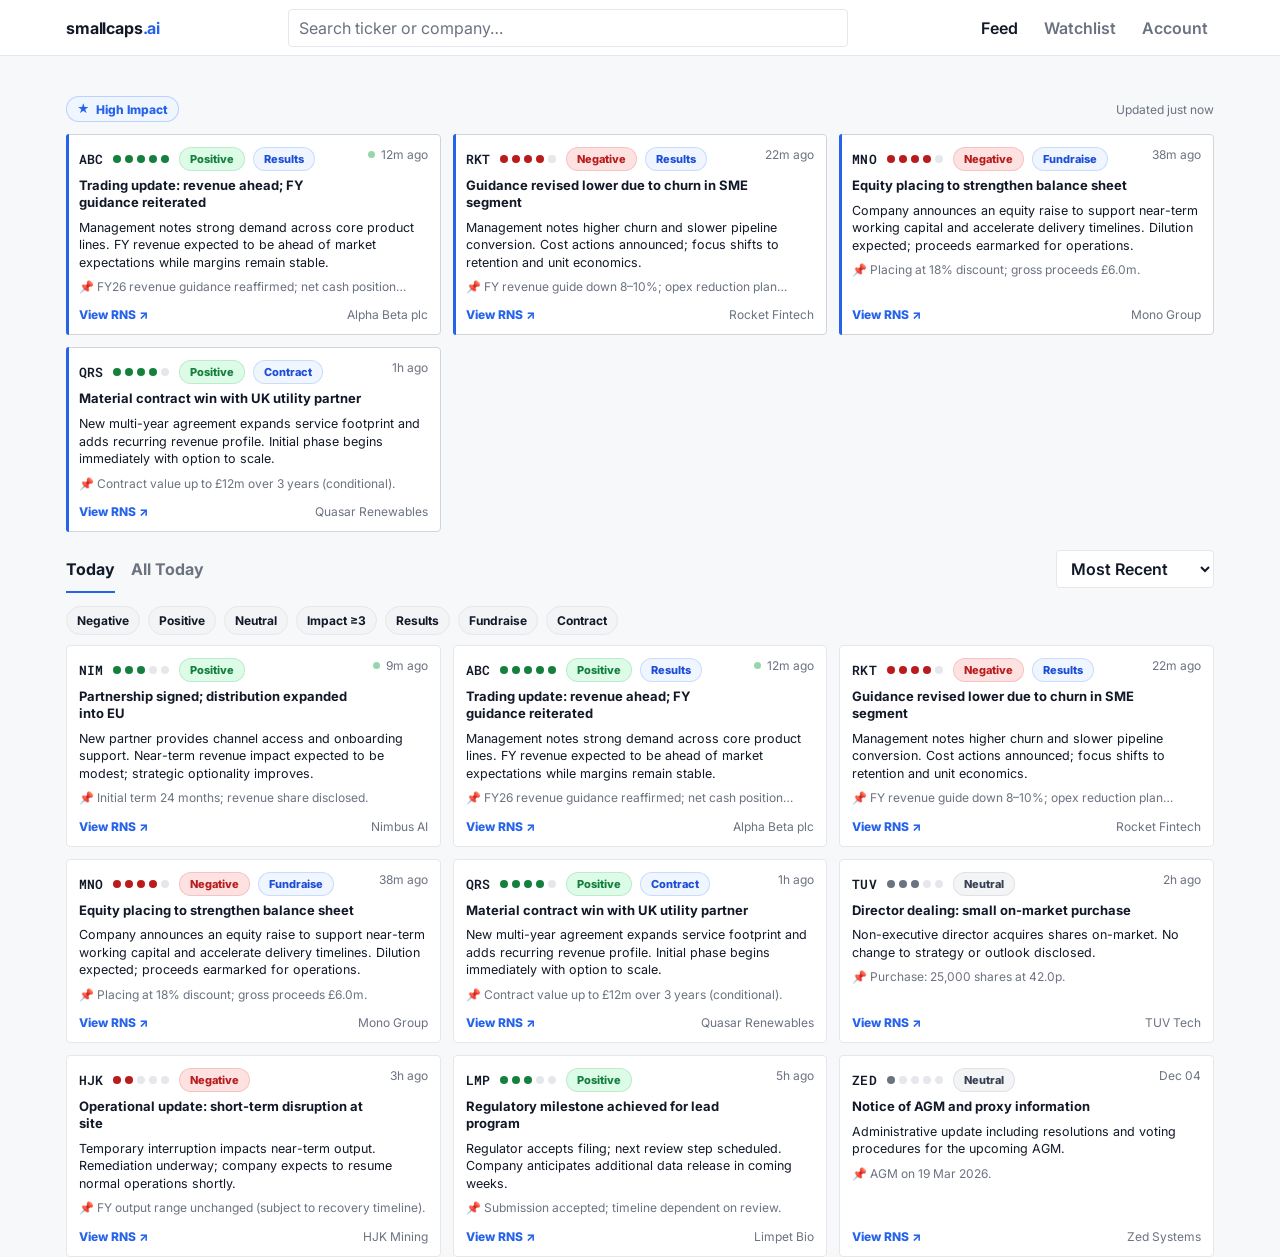
==== app/index.html @ bc6c7468 "Rename index.html to app/index.html" ====
<!doctype html>
<html lang="en">
<head>
  <meta charset="utf-8" />
  <meta name="viewport" content="width=device-width,initial-scale=1" />
  <title>smallcaps.ai — RNS Intelligence</title>

  <!-- Fonts -->
  <link rel="preconnect" href="https://fonts.googleapis.com">
  <link rel="preconnect" href="https://fonts.gstatic.com" crossorigin>
  <link href="https://fonts.googleapis.com/css2?family=Inter:wght@400;500;600;700&family=Roboto+Mono:wght@500;600&display=swap" rel="stylesheet">

  <style>
    :root{
      --bg:#F6F8FA;
      --card:#FFFFFF;
      --border:#E5E7EB;
      --primary:#2563EB;
      --text:#111827;
      --muted:#6B7280;

      --pill-bg:#F3F4F6;

      --pos-text:#15803D;
      --pos-bg:#DCFCE7;

      --neg-text:#B91C1C;
      --neg-bg:#FEE2E2;

      --neu-text:#374151;
      --neu-bg:#F3F4F6;

      --r:4px;
      --topbar-h:56px;
      --maxw:1180px;

      --pad-2:12px;
      --gap:12px;
    }

    *{box-sizing:border-box}
    html,body{height:100%}
    body{
      margin:0;
      font-family:Inter, system-ui, -apple-system, Segoe UI, Roboto, Arial, sans-serif;
      background:var(--bg);
      color:var(--text);
      padding-top: var(--topbar-h); /* pushes ALL content below fixed header */
    }

    a{color:inherit; text-decoration:none}
    button, input, select{font:inherit}

    .container{
      max-width:var(--maxw);
      margin:0 auto;
      padding:0 16px;
    }

    /* Header */
    .topbar{
      position:fixed;
      top:0; left:0; right:0;
      height:var(--topbar-h);
      background:#fff;
      border-bottom:1px solid var(--border);
      z-index:50;
    }
    .topbar-inner{
      height:100%;
      display:flex;
      align-items:center;
      gap:16px;
    }
    .logo{
      font-weight:700;
      letter-spacing:-0.01em;
      white-space:nowrap;
    }
    .brand-accent{
      color:var(--primary);
      font-weight:700;
    }
    .search{
      flex:1;
      display:flex;
      justify-content:center;
    }
    .search input{
      width:min(560px, 100%);
      background:#fff;
      border:1px solid var(--border);
      border-radius:var(--r);
      padding:8px 10px;
      outline:none;
      color:var(--text);
    }
    .search input::placeholder{color:var(--muted)}
    .nav{
      display:flex;
      gap:14px;
      white-space:nowrap;
      color:var(--muted);
      font-weight:600;
    }
    .nav a{
      padding:6px 6px;
      border-radius:var(--r);
    }
    .nav a.active{color:var(--text)}

    @media (max-width: 520px){
      .topbar-inner{ gap:10px; }
      .nav{ display:none; }
    }

    /* Main layout */
    main{
      padding-top: 24px;
      padding-bottom:28px;
    }

    /* Tabs + controls row */
    .row{
      display:flex;
      align-items:center;
      justify-content:space-between;
      gap:12px;
      margin:12px 0 10px;
      flex-wrap:wrap;
    }

    .tabs{
      display:flex;
      gap:16px;
      align-items:flex-end;
    }
    .tab{
      background:transparent;
      border:0;
      padding:8px 0;
      color:var(--muted);
      font-weight:700;
      cursor:pointer;
      position:relative;
    }
    .tab[aria-selected="true"]{
      color:var(--text);
    }
    .tab[aria-selected="true"]::after{
      content:"";
      position:absolute;
      left:0; right:0; bottom:-6px;
      height:2px;
      background:var(--primary);
    }

    .sort{
      display:flex;
      align-items:center;
      gap:8px;
      color:var(--muted);
      font-weight:600;
    }
    .sort select{
      background:#fff;
      border:1px solid var(--border);
      border-radius:var(--r);
      padding:7px 10px;
      color:var(--text);
      outline:none;
    }

    /* Filter pills */
    .filters{
      display:flex;
      gap:8px;
      overflow:auto;
      padding:8px 0 10px;
      scrollbar-width:thin;
    }
    .pill{
      border:1px solid var(--border);
      background:var(--pill-bg);
      color:var(--text);
      border-radius:999px;
      padding:6px 10px;
      font-weight:700;
      font-size:12px;
      cursor:pointer;
      white-space:nowrap;
    }
    .pill[aria-pressed="true"]{
      background:var(--primary);
      border-color:var(--primary);
      color:#fff;
    }

    /* Section headers */
    .section-title{
      display:flex;
      align-items:center;
      justify-content:space-between;
      margin:40px 0 12px;
    }

    /* High Impact header pill */
    .hi-title-pill{
      display:inline-flex;
      align-items:center;
      gap:6px;
      height:26px;
      padding:0 10px;
      border-radius:999px;
      color:var(--primary);
      background:#EFF6FF;
      border:1px solid rgba(37,99,235,.25);
      font-size:12px;
      font-weight:800;
      white-space:nowrap;
    }
    .hi-title-pill .star{
      color:var(--primary) !important;
      font-weight:900;
      line-height:1;
    }

    /* Grid */
    .grid{
      display:grid;
      gap:var(--gap);
      grid-template-columns:1fr;
    }
    @media (min-width: 760px){
      .grid{ grid-template-columns: repeat(2, minmax(0, 1fr)); }
    }
    @media (min-width: 1120px){
      .grid{ grid-template-columns: repeat(3, minmax(0, 1fr)); }
    }

    /* Cards */
    .card{
      background:var(--card);
      border:1px solid var(--border);
      border-radius:var(--r);
      padding:var(--pad-2);
      display:flex;
      flex-direction:column;
      gap:8px;
      min-height:152px;
      position:relative;
    }

    .card-top{
      display:flex;
      align-items:flex-start;
      justify-content:space-between;
      gap:10px;
    }

    .left{ min-width:0; flex:1; }

    /* Keep ticker row on ONE line */
    .ticker-row{
      display:flex;
      align-items:center;
      gap:10px;
      flex-wrap:nowrap;
      min-width:0;
    }

    .ticker{
      font-family:"Roboto Mono", ui-monospace, SFMono-Regular, Menlo, Monaco, Consolas, "Liberation Mono", monospace;
      font-weight:600;
      letter-spacing:0.01em;
      font-size:13px;
      color:var(--text);
      flex:0 0 auto;
    }

    .impact{
      display:flex;
      gap:4px;
      align-items:center;
      flex:0 0 auto;
    }
    .dot{
      width:8px;
      height:8px;
      border-radius:999px;
      background:var(--border);
    }
    /* Filled dots match sentiment color */
    .dot.filled.pos{ background: var(--pos-text); }
    .dot.filled.neg{ background: var(--neg-text); }
    .dot.filled.neu{ background: #6B7280; }

    /* Pill cluster stays together */
    .pill-row{
      display:flex;
      align-items:center;
      gap:8px;
      min-width:0;
      overflow:hidden;
    }
    @media (max-width: 520px){
      .pill-row{ overflow:auto; scrollbar-width:none; }
      .pill-row::-webkit-scrollbar{ display:none; }
    }

    /* Unified pill sizing (sentiment/category) */
    .sentiment, .cat-tag{
      display:inline-flex;
      align-items:center;
      height:24px;
      padding:0 10px;
      border-radius:999px;
      font-size:11px;
      font-weight:800;
      white-space:nowrap;
    }

    .sentiment{ border:1px solid transparent; }
    .sentiment.pos{ color:var(--pos-text); background:var(--pos-bg); border-color:rgba(21,128,61,.15); }
    .sentiment.neg{ color:var(--neg-text); background:var(--neg-bg); border-color:rgba(185,28,28,.15); }
    .sentiment.neu{ color:var(--neu-text); background:var(--neu-bg); border-color:rgba(55,65,81,.10); }

    .cat-tag{
      color:#1D4ED8;
      background:#EFF6FF;
      border:1px solid rgba(37,99,235,.18);
    }

    .headline{
      margin-top:6px;
      font-weight:700;
      font-size:13px;
      line-height:1.3;
      color:var(--text);
      display:-webkit-box;
      -webkit-line-clamp:2;
      -webkit-box-orient:vertical;
      overflow:hidden;
    }

    .meta{
      display:flex;
      align-items:center;
      gap:0;
      color:var(--muted);
      font-size:12px;
      white-space:nowrap;
      flex:0 0 auto;
    }
    .timestamp{ color:var(--muted); }

    .summary{
      margin:0;
      color:var(--text);
      font-size:12.5px;
      line-height:1.4;
      display:-webkit-box;
      -webkit-line-clamp:4;
      -webkit-box-orient:vertical;
      overflow:hidden;
    }
    .context{
      margin:0;
      color:var(--muted);
      font-size:12px;
      line-height:1.35;
      display:-webkit-box;
      -webkit-line-clamp:1;
      -webkit-box-orient:vertical;
      overflow:hidden;
    }

    .card-footer{
      margin-top:auto;
      display:flex;
      justify-content:space-between;
      align-items:center;
      padding-top:4px;
    }
    .view{
      color:var(--primary);
      font-weight:800;
      font-size:12px;
    }
    .view:hover{ text-decoration:underline; }

    /* High impact styling (blue accent bar + slightly stronger border) */
    .card.high{
      border-color:#D1D5DB;
    }
    .card.high::before{
      content:"";
      position:absolute;
      left:-1px; top:-1px; bottom:-1px;
      width:3px;
      background:var(--primary);
      border-top-left-radius:var(--r);
      border-bottom-left-radius:var(--r);
    }

    /* Subtle "live" dot next to timestamp (<= 15 mins old) */
    .live-dot{
      width:7px;
      height:7px;
      border-radius:999px;
      background:#16A34A;
      opacity:.45;
      flex:0 0 auto;
      margin-right:6px;
      animation: liveSoftPulse 2.4s ease-in-out infinite;
    }

    @keyframes liveSoftPulse{
      0%   { opacity:.18; }
      50%  { opacity:.6; }
      100% { opacity:.18; }
    }

    @media (prefers-reduced-motion: reduce){
      .live-dot{ animation:none; }
    }

    /* Gating */
    .gated{
      position:relative;
      overflow:hidden;
    }
    .gated .card{
      filter: blur(5px);
      pointer-events:none;
      user-select:none;
    }
    .gate-overlay{
      position:absolute;
      inset:0;
      display:flex;
      align-items:center;
      justify-content:center;
      padding:14px;
      background:rgba(246,248,250,.72);
      border:1px solid transparent;
    }
    .gate-panel{
      width:min(440px, 100%);
      background:#fff;
      border:1px solid var(--border);
      border-radius:var(--r);
      padding:12px;
      display:flex;
      align-items:center;
      justify-content:space-between;
      gap:12px;
    }
    .gate-text{ min-width:0; }
    .gate-text .title{
      font-weight:800;
      font-size:13px;
      margin:0 0 2px;
      color:var(--text);
    }
    .gate-text .sub{
      margin:0;
      font-size:12px;
      color:var(--muted);
    }
    .btn{
      border:1px solid var(--primary);
      background:var(--primary);
      color:#fff;
      border-radius:var(--r);
      padding:8px 10px;
      font-weight:900;
      font-size:12px;
      cursor:pointer;
      white-space:nowrap;
    }

    .sr-only{
      position:absolute; width:1px; height:1px; padding:0; margin:-1px; overflow:hidden; clip:rect(0,0,0,0); border:0;
    }
  </style>
</head>

<body>
  <!-- HEADER -->
  <header class="topbar" role="banner">
    <div class="container topbar-inner">
      <div class="logo">smallcaps<span class="brand-accent">.ai</span></div>

      <div class="search" role="search">
        <input id="search" type="search" placeholder="Search ticker or company…" autocomplete="off" />
      </div>

      <nav class="nav" aria-label="Primary">
        <a href="#" class="active">Feed</a>
        <a href="#">Watchlist</a>
        <a href="#">Account</a>
      </nav>
    </div>
  </header>

  <main class="container">
    <!-- HIGH IMPACT SECTION -->
    <div class="section-title">
      <div class="hi-title-pill"><span class="star">★</span> High Impact</div>
      <div class="meta"><span class="timestamp" id="hiUpdated">Updated just now</span></div>
    </div>

    <section class="grid" id="highImpactGrid" aria-label="High Impact (impact ≥ 4)"></section>

    <!-- TABS + SORT -->
    <div class="row" style="margin-top:18px;">
      <div class="tabs" role="tablist" aria-label="Feed tabs">
        <button class="tab" role="tab" id="tabToday" aria-selected="true" aria-controls="panelToday">Today</button>
        <button class="tab" role="tab" id="tabAll" aria-selected="false" aria-controls="panelAll">All Today</button>
      </div>

      <div class="sort">
        <label for="sortSelect" class="sr-only">Sort</label>
        <select id="sortSelect">
          <option value="recent" selected>Most Recent</option>
          <option value="impact">Highest Impact</option>
        </select>
      </div>
    </div>

    <!-- FILTER PILLS -->
    <div class="filters" aria-label="Filters">
      <button class="pill" data-filter="Negative" aria-pressed="false">Negative</button>
      <button class="pill" data-filter="Positive" aria-pressed="false">Positive</button>
      <button class="pill" data-filter="Neutral" aria-pressed="false">Neutral</button>
      <button class="pill" data-filter="Impact>=3" aria-pressed="false">Impact ≥3</button>
      <button class="pill" data-filter="Results" aria-pressed="false">Results</button>
      <button class="pill" data-filter="Fundraise" aria-pressed="false">Fundraise</button>
      <button class="pill" data-filter="Contract" aria-pressed="false">Contract</button>
    </div>

    <!-- FEED PANELS -->
    <section id="panelToday" role="tabpanel" aria-labelledby="tabToday">
      <div class="grid" id="todayGrid" aria-label="Today feed"></div>
    </section>

    <section id="panelAll" role="tabpanel" aria-labelledby="tabAll" hidden>
      <div id="allWrapper">
        <div class="grid" id="allGrid" aria-label="All Today feed"></div>
      </div>
    </section>
  </main>

  <script>
    // ---- State ----
    const state = {
      userPlan: "free",          // "free" | "pro"
      activeFilters: new Set(),
      sort: "recent",
      query: "",
    };

    // ---- Mock data (replace with your API) ----
    const rns = [
      { id:"1", ticker:"ABC", company:"Alpha Beta plc", impact:5, sentiment:"Positive", category:"Results", headline:"Trading update: revenue ahead; FY guidance reiterated", summary:"Management notes strong demand across core product lines. FY revenue expected to be ahead of market expectations while margins remain stable.", context:"FY26 revenue guidance reaffirmed; net cash position maintained.", time: minutesAgoISO(12), url:"#", },
      { id:"2", ticker:"MNO", company:"Mono Group", impact:4, sentiment:"Negative", category:"Fundraise", headline:"Equity placing to strengthen balance sheet", summary:"Company announces an equity raise to support near-term working capital and accelerate delivery timelines. Dilution expected; proceeds earmarked for operations.", context:"Placing at 18% discount; gross proceeds £6.0m.", time: minutesAgoISO(38), url:"#", },
      { id:"3", ticker:"QRS", company:"Quasar Renewables", impact:4, sentiment:"Positive", category:"Contract", headline:"Material contract win with UK utility partner", summary:"New multi-year agreement expands service footprint and adds recurring revenue profile. Initial phase begins immediately with option to scale.", context:"Contract value up to £12m over 3 years (conditional).", time: minutesAgoISO(75), url:"#", },
      { id:"4", ticker:"TUV", company:"TUV Tech", impact:3, sentiment:"Neutral", category:"Other", headline:"Director dealing: small on-market purchase", summary:"Non-executive director acquires shares on-market. No change to strategy or outlook disclosed.", context:"Purchase: 25,000 shares at 42.0p.", time: hoursAgoISO(2), url:"#", },
      { id:"5", ticker:"HJK", company:"HJK Mining", impact:2, sentiment:"Negative", category:"Other", headline:"Operational update: short-term disruption at site", summary:"Temporary interruption impacts near-term output. Remediation underway; company expects to resume normal operations shortly.", context:"FY output range unchanged (subject to recovery timeline).", time: hoursAgoISO(3), url:"#", },
      { id:"6", ticker:"LMP", company:"Limpet Bio", impact:3, sentiment:"Positive", category:"Other", headline:"Regulatory milestone achieved for lead program", summary:"Regulator accepts filing; next review step scheduled. Company anticipates additional data release in coming weeks.", context:"Submission accepted; timeline dependent on review.", time: hoursAgoISO(5), url:"#", },
      { id:"7", ticker:"ZED", company:"Zed Systems", impact:1, sentiment:"Neutral", category:"Other", headline:"Notice of AGM and proxy information", summary:"Administrative update including resolutions and voting procedures for the upcoming AGM.", context:"AGM on 19 Mar 2026.", time: daysAgoISO(2), url:"#", },
      { id:"8", ticker:"RKT", company:"Rocket Fintech", impact:4, sentiment:"Negative", category:"Results", headline:"Guidance revised lower due to churn in SME segment", summary:"Management notes higher churn and slower pipeline conversion. Cost actions announced; focus shifts to retention and unit economics.", context:"FY revenue guide down 8–10%; opex reduction plan initiated.", time: minutesAgoISO(22), url:"#", },
      { id:"9", ticker:"NIM", company:"Nimbus AI", impact:3, sentiment:"Positive", category:"Other", headline:"Partnership signed; distribution expanded into EU", summary:"New partner provides channel access and onboarding support. Near-term revenue impact expected to be modest; strategic optionality improves.", context:"Initial term 24 months; revenue share disclosed.", time: minutesAgoISO(9), url:"#", },
    ];

    function minutesAgoISO(m){ return new Date(Date.now() - m*60*1000).toISOString(); }
    function hoursAgoISO(h){ return new Date(Date.now() - h*60*60*1000).toISOString(); }
    function daysAgoISO(d){ return new Date(Date.now() - d*24*60*60*1000).toISOString(); }

    function fmtRelative(iso){
      const t = new Date(iso).getTime();
      const now = Date.now();
      const diffMin = Math.floor((now - t) / 60000);

      if (diffMin < 1) return "just now";
      if (diffMin < 60) return `${diffMin}m ago`;
      const diffHr = Math.floor(diffMin / 60);
      if (diffHr < 24) return `${diffHr}h ago`;

      const d = new Date(iso);
      return d.toLocaleDateString(undefined, { day:"2-digit", month:"short" });
    }

    function isWithinMinutes(iso, mins){
      const t = new Date(iso).getTime();
      return (Date.now() - t) <= mins * 60 * 1000;
    }

    function dots(n, sentiment){
      const cls =
        sentiment === "Positive" ? "pos" :
        sentiment === "Negative" ? "neg" : "neu";

      let out = "";
      for (let i=1;i<=5;i++){
        out += `<span class="dot ${i<=n ? `filled ${cls}` : ""}"></span>`;
      }
      return out;
    }

    function sentimentClass(s){
      if (s === "Positive") return "pos";
      if (s === "Negative") return "neg";
      return "neu";
    }

    function esc(str){
      return String(str)
        .replaceAll("&","&amp;")
        .replaceAll("<","&lt;")
        .replaceAll(">","&gt;")
        .replaceAll('"',"&quot;")
        .replaceAll("'","&#039;");
    }

    function matchFilters(item){
      const f = state.activeFilters;

      if (f.has("Negative") && item.sentiment !== "Negative") return false;
      if (f.has("Positive") && item.sentiment !== "Positive") return false;
      if (f.has("Neutral")  && item.sentiment !== "Neutral")  return false;

      if (f.has("Impact>=3") && item.impact < 3) return false;

      if (f.has("Results") && item.category !== "Results") return false;
      if (f.has("Fundraise") && item.category !== "Fundraise") return false;
      if (f.has("Contract") && item.category !== "Contract") return false;

      return true;
    }

    function matchQuery(item){
      const q = state.query.trim().toLowerCase();
      if (!q) return true;
      return (
        item.ticker.toLowerCase().includes(q) ||
        item.company.toLowerCase().includes(q) ||
        item.headline.toLowerCase().includes(q)
      );
    }

    function sortItems(items){
      if (state.sort === "impact"){
        return [...items].sort((a,b) => (b.impact - a.impact) || (new Date(b.time) - new Date(a.time)));
      }
      return [...items].sort((a,b) => new Date(b.time) - new Date(a.time));
    }

    function cardHTML(item, { high=false }={}){
      const catTag = item.category && item.category !== "Other"
        ? `<span class="cat-tag">${esc(item.category)}</span>`
        : "";

      const liveDot = isWithinMinutes(item.time, 15)
        ? `<span class="live-dot" aria-hidden="true"></span>`
        : "";

      return `
        <article class="card ${high ? "high" : ""}" data-id="${item.id}">
          <div class="card-top">
            <div class="left">
              <div class="ticker-row">
                <span class="ticker">${esc(item.ticker)}</span>
                <div class="impact" aria-label="Impact ${item.impact}/5">${dots(item.impact, item.sentiment)}</div>

                <div class="pill-row">
                  <span class="sentiment ${sentimentClass(item.sentiment)}">${esc(item.sentiment)}</span>
                  ${catTag}
                </div>
              </div>

              <div class="headline">${esc(item.headline)}</div>
            </div>

            <div class="meta">
              ${liveDot}
              <span class="timestamp" data-time="${item.time}">${fmtRelative(item.time)}</span>
            </div>
          </div>

          <p class="summary">${esc(item.summary)}</p>
          ${item.context ? `<p class="context">📌 ${esc(item.context)}</p>` : ``}

          <div class="card-footer">
            <a class="view" href="${item.url}" target="_blank" rel="noopener">View RNS ↗</a>
            <span class="meta">${esc(item.company)}</span>
          </div>
        </article>
      `;
    }

    function render(){
      const hi = sortItems(rns.filter(x => x.impact >= 4))
        .filter(matchQuery)
        .filter(matchFilters)
        .slice(0,5);

      document.getElementById("highImpactGrid").innerHTML =
        hi.map(item => cardHTML(item, {high:true})).join("");

      const items = sortItems(rns)
        .filter(matchQuery)
        .filter(matchFilters);

      document.getElementById("todayGrid").innerHTML =
        items.map(item => cardHTML(item)).join("");

      const allGrid = document.getElementById("allGrid");
      if (state.userPlan === "free"){
        const first = items.slice(0,3);
        const rest = items.slice(3);

        allGrid.innerHTML =
          first.map(item => cardHTML(item)).join("") +
          (rest.length ? `
            <div class="gated" style="grid-column:1 / -1; border-radius:var(--r);">
              <div class="grid">
                ${rest.map(item => cardHTML(item)).join("")}
              </div>
              <div class="gate-overlay">
                <div class="gate-panel" role="region" aria-label="Upgrade gate">
                  <div class="gate-text">
                    <p class="title">Unlock full-day feed</p>
                    <p class="sub">See all announcements from today.</p>
                  </div>
                  <button class="btn" type="button" id="upgradeBtn">Upgrade</button>
                </div>
              </div>
            </div>
          ` : "");
      } else {
        allGrid.innerHTML = items.map(item => cardHTML(item)).join("");
      }

      document.querySelectorAll("[data-time]").forEach(el => {
        el.textContent = fmtRelative(el.getAttribute("data-time"));
      });

      bindUpgrade();
    }

    function bindUpgrade(){
      const btn = document.getElementById("upgradeBtn");
      if (!btn) return;
      btn.onclick = () => alert("Route to /account/upgrade (no modal).");
    }

    // Tabs
    const tabToday = document.getElementById("tabToday");
    const tabAll = document.getElementById("tabAll");
    const panelToday = document.getElementById("panelToday");
    const panelAll = document.getElementById("panelAll");

    function setTab(which){
      const isToday = which === "today";
      tabToday.setAttribute("aria-selected", String(isToday));
      tabAll.setAttribute("aria-selected", String(!isToday));
      panelToday.hidden = !isToday;
      panelAll.hidden = isToday;
    }

    tabToday.addEventListener("click", () => setTab("today"));
    tabAll.addEventListener("click", () => setTab("all"));

    // Filters
    document.querySelectorAll(".pill").forEach(btn => {
      btn.addEventListener("click", () => {
        const f = btn.getAttribute("data-filter");
        if (state.activeFilters.has(f)) state.activeFilters.delete(f);
        else state.activeFilters.add(f);
        btn.setAttribute("aria-pressed", String(state.activeFilters.has(f)));
        render();
      });
    });

    // Sort
    document.getElementById("sortSelect").addEventListener("change", (e) => {
      state.sort = e.target.value;
      render();
    });

    // Search
    const search = document.getElementById("search");
    let t = null;
    search.addEventListener("input", (e) => {
      clearTimeout(t);
      t = setTimeout(() => {
        state.query = e.target.value || "";
        render();
      }, 120);
    });

    render();

    setInterval(() => {
      render();
    }, 30_000);
  </script>
</body>
</html>
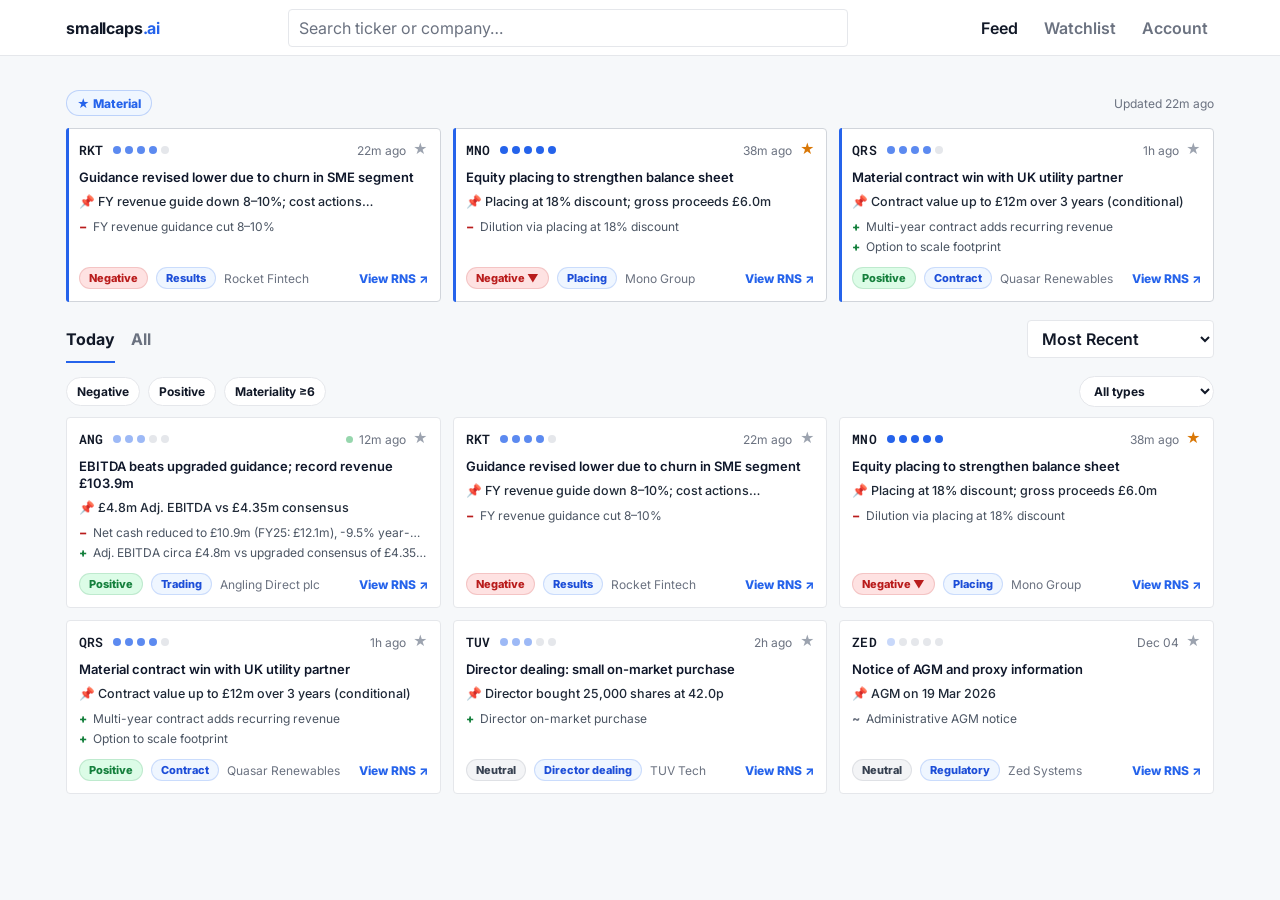
==== commit 8489c58f: "Version 1.2" ====
--- a/app/index.html
+++ b/app/index.html
@@ -19,8 +19,6 @@
       --text:#111827;
       --muted:#6B7280;
 
-      --pill-bg:#F3F4F6;
-
       --pos-text:#15803D;
       --pos-bg:#DCFCE7;
 
@@ -34,7 +32,7 @@
       --topbar-h:56px;
       --maxw:1180px;
 
-      --pad-2:12px;
+      --pad:12px;
       --gap:12px;
     }
 
@@ -45,47 +43,25 @@
       font-family:Inter, system-ui, -apple-system, Segoe UI, Roboto, Arial, sans-serif;
       background:var(--bg);
       color:var(--text);
-      padding-top: var(--topbar-h); /* pushes ALL content below fixed header */
-    }
-
+      padding-top: var(--topbar-h);
+    }
     a{color:inherit; text-decoration:none}
     button, input, select{font:inherit}
 
-    .container{
-      max-width:var(--maxw);
-      margin:0 auto;
-      padding:0 16px;
-    }
+    .container{ max-width:var(--maxw); margin:0 auto; padding:0 16px; }
 
     /* Header */
     .topbar{
-      position:fixed;
-      top:0; left:0; right:0;
+      position:fixed; top:0; left:0; right:0;
       height:var(--topbar-h);
       background:#fff;
       border-bottom:1px solid var(--border);
       z-index:50;
     }
-    .topbar-inner{
-      height:100%;
-      display:flex;
-      align-items:center;
-      gap:16px;
-    }
-    .logo{
-      font-weight:700;
-      letter-spacing:-0.01em;
-      white-space:nowrap;
-    }
-    .brand-accent{
-      color:var(--primary);
-      font-weight:700;
-    }
-    .search{
-      flex:1;
-      display:flex;
-      justify-content:center;
-    }
+    .topbar-inner{ height:100%; display:flex; align-items:center; gap:16px; }
+    .logo{ font-weight:700; letter-spacing:-0.01em; white-space:nowrap; }
+    .brand-accent{ color:var(--primary); font-weight:700; }
+    .search{ flex:1; display:flex; justify-content:center; }
     .search input{
       width:min(560px, 100%);
       background:#fff;
@@ -96,31 +72,20 @@
       color:var(--text);
     }
     .search input::placeholder{color:var(--muted)}
-    .nav{
-      display:flex;
-      gap:14px;
-      white-space:nowrap;
-      color:var(--muted);
-      font-weight:600;
-    }
-    .nav a{
-      padding:6px 6px;
-      border-radius:var(--r);
-    }
-    .nav a.active{color:var(--text)}
+    .nav{ display:flex; gap:14px; white-space:nowrap; color:var(--muted); font-weight:600; }
+    .nav a{ padding:6px 6px; border-radius:var(--r); }
+    .nav a.active{ color:var(--text) }
 
     @media (max-width: 520px){
       .topbar-inner{ gap:10px; }
       .nav{ display:none; }
-    }
-
-    /* Main layout */
-    main{
-      padding-top: 24px;
-      padding-bottom:28px;
-    }
-
-    /* Tabs + controls row */
+      .search{ justify-content:flex-end; }
+      .search input{ width:100%; }
+    }
+
+    main{ padding-top:24px; padding-bottom:28px; }
+
+    /* Controls */
     .row{
       display:flex;
       align-items:center;
@@ -130,58 +95,36 @@
       flex-wrap:wrap;
     }
 
-    .tabs{
-      display:flex;
-      gap:16px;
-      align-items:flex-end;
-    }
+    .tabs{ display:flex; gap:16px; align-items:flex-end; }
     .tab{
-      background:transparent;
-      border:0;
-      padding:8px 0;
-      color:var(--muted);
-      font-weight:700;
-      cursor:pointer;
-      position:relative;
-    }
-    .tab[aria-selected="true"]{
-      color:var(--text);
-    }
+      background:transparent; border:0; padding:8px 0;
+      color:var(--muted); font-weight:700; cursor:pointer; position:relative;
+    }
+    .tab[aria-selected="true"]{ color:var(--text); }
     .tab[aria-selected="true"]::after{
-      content:"";
-      position:absolute;
-      left:0; right:0; bottom:-6px;
-      height:2px;
-      background:var(--primary);
-    }
-
-    .sort{
-      display:flex;
-      align-items:center;
-      gap:8px;
-      color:var(--muted);
-      font-weight:600;
-    }
+      content:""; position:absolute; left:0; right:0; bottom:-6px;
+      height:2px; background:var(--primary);
+    }
+
+    .sort{ display:flex; align-items:center; gap:8px; color:var(--muted); font-weight:600; }
     .sort select{
-      background:#fff;
-      border:1px solid var(--border);
-      border-radius:var(--r);
-      padding:7px 10px;
-      color:var(--text);
-      outline:none;
-    }
-
-    /* Filter pills */
+      background:#fff; border:1px solid var(--border); border-radius:var(--r);
+      padding:7px 10px; color:var(--text); outline:none;
+    }
+
+    /* Filters (slimmer) */
     .filters{
       display:flex;
       gap:8px;
       overflow:auto;
       padding:8px 0 10px;
       scrollbar-width:thin;
+      align-items:center;
+      flex-wrap:nowrap;
     }
     .pill{
       border:1px solid var(--border);
-      background:var(--pill-bg);
+      background:#fff;
       color:var(--text);
       border-radius:999px;
       padding:6px 10px;
@@ -195,16 +138,33 @@
       border-color:var(--primary);
       color:#fff;
     }
-
-    /* Section headers */
+    .type-select{
+      margin-left:auto;
+      display:flex;
+      align-items:center;
+      gap:8px;
+      color:var(--muted);
+      font-weight:600;
+      flex:0 0 auto;
+    }
+    .type-select select{
+      background:#fff;
+      border:1px solid var(--border);
+      border-radius:999px;
+      padding:6px 10px;
+      color:var(--text);
+      outline:none;
+      font-weight:700;
+      font-size:12px;
+    }
+
+    /* Section header */
     .section-title{
       display:flex;
       align-items:center;
       justify-content:space-between;
-      margin:40px 0 12px;
-    }
-
-    /* High Impact header pill */
+      margin:34px 0 12px;
+    }
     .hi-title-pill{
       display:inline-flex;
       align-items:center;
@@ -219,56 +179,67 @@
       font-weight:800;
       white-space:nowrap;
     }
-    .hi-title-pill .star{
-      color:var(--primary) !important;
-      font-weight:900;
-      line-height:1;
-    }
 
     /* Grid */
-    .grid{
-      display:grid;
-      gap:var(--gap);
-      grid-template-columns:1fr;
-    }
-    @media (min-width: 760px){
-      .grid{ grid-template-columns: repeat(2, minmax(0, 1fr)); }
-    }
-    @media (min-width: 1120px){
-      .grid{ grid-template-columns: repeat(3, minmax(0, 1fr)); }
-    }
-
-    /* Cards */
+    .grid{ display:grid; gap:var(--gap); grid-template-columns:1fr; }
+    @media (min-width: 760px){ .grid{ grid-template-columns: repeat(2, minmax(0, 1fr)); } }
+    @media (min-width: 1120px){ .grid{ grid-template-columns: repeat(3, minmax(0, 1fr)); } }
+
+    /* Cards (agreed hierarchy) */
     .card{
       background:var(--card);
       border:1px solid var(--border);
       border-radius:var(--r);
-      padding:var(--pad-2);
+      padding:var(--pad);
       display:flex;
       flex-direction:column;
       gap:8px;
-      min-height:152px;
+      min-height:150px;
       position:relative;
-    }
-
-    .card-top{
-      display:flex;
-      align-items:flex-start;
+      cursor:pointer;
+    }
+    .card:hover{ border-color:#D1D5DB; }
+    .card:focus{ outline:2px solid rgba(37,99,235,.18); outline-offset:2px; }
+
+    /* Watchlist star (top-right) */
+    .watch{
+      position:absolute;
+      top:8px;
+      right:8px;
+      width:22px;
+      height:22px;
+      display:flex;
+      align-items:center;
+      justify-content:center;
+      border-radius:4px;
+      cursor:pointer;
+      color:#9CA3AF;
+      font-size:14px;
+      transition:all .15s ease;
+      user-select:none;
+    }
+    .watch:hover{
+      background:#F3F4F6;
+      color:#6B7280;
+    }
+    .watch.active{
+      color:#D97706; /* gold when saved */
+    }
+
+    /* Row 1: ticker + dots + time */
+    .topline{
+      display:flex;
+      align-items:center;
       justify-content:space-between;
       gap:10px;
-    }
-
-    .left{ min-width:0; flex:1; }
-
-    /* Keep ticker row on ONE line */
-    .ticker-row{
+      padding-right:22px; /* space so time doesn't collide with star on small cards */
+    }
+    .topline-left{
       display:flex;
       align-items:center;
       gap:10px;
-      flex-wrap:nowrap;
       min-width:0;
     }
-
     .ticker{
       font-family:"Roboto Mono", ui-monospace, SFMono-Regular, Menlo, Monaco, Consolas, "Liberation Mono", monospace;
       font-weight:600;
@@ -278,70 +249,13 @@
       flex:0 0 auto;
     }
 
-    .impact{
-      display:flex;
-      gap:4px;
-      align-items:center;
-      flex:0 0 auto;
-    }
-    .dot{
-      width:8px;
-      height:8px;
-      border-radius:999px;
-      background:var(--border);
-    }
-    /* Filled dots match sentiment color */
-    .dot.filled.pos{ background: var(--pos-text); }
-    .dot.filled.neg{ background: var(--neg-text); }
-    .dot.filled.neu{ background: #6B7280; }
-
-    /* Pill cluster stays together */
-    .pill-row{
-      display:flex;
-      align-items:center;
-      gap:8px;
-      min-width:0;
-      overflow:hidden;
-    }
-    @media (max-width: 520px){
-      .pill-row{ overflow:auto; scrollbar-width:none; }
-      .pill-row::-webkit-scrollbar{ display:none; }
-    }
-
-    /* Unified pill sizing (sentiment/category) */
-    .sentiment, .cat-tag{
-      display:inline-flex;
-      align-items:center;
-      height:24px;
-      padding:0 10px;
-      border-radius:999px;
-      font-size:11px;
-      font-weight:800;
-      white-space:nowrap;
-    }
-
-    .sentiment{ border:1px solid transparent; }
-    .sentiment.pos{ color:var(--pos-text); background:var(--pos-bg); border-color:rgba(21,128,61,.15); }
-    .sentiment.neg{ color:var(--neg-text); background:var(--neg-bg); border-color:rgba(185,28,28,.15); }
-    .sentiment.neu{ color:var(--neu-text); background:var(--neu-bg); border-color:rgba(55,65,81,.10); }
-
-    .cat-tag{
-      color:#1D4ED8;
-      background:#EFF6FF;
-      border:1px solid rgba(37,99,235,.18);
-    }
-
-    .headline{
-      margin-top:6px;
-      font-weight:700;
-      font-size:13px;
-      line-height:1.3;
-      color:var(--text);
-      display:-webkit-box;
-      -webkit-line-clamp:2;
-      -webkit-box-orient:vertical;
-      overflow:hidden;
-    }
+    /* Materiality dots = intensity (NOT sentiment color) */
+    .impact{ display:flex; gap:4px; align-items:center; flex:0 0 auto; }
+    .dot{ width:8px; height:8px; border-radius:999px; background:var(--border); }
+    .dot.filled{ background:rgba(37,99,235,.25); }
+    .dot.filled.m3{ background:rgba(37,99,235,.45); }
+    .dot.filled.m4{ background:rgba(37,99,235,.75); }
+    .dot.filled.m5{ background:var(--primary); }
 
     .meta{
       display:flex;
@@ -354,45 +268,122 @@
     }
     .timestamp{ color:var(--muted); }
 
-    .summary{
-      margin:0;
-      color:var(--text);
-      font-size:12.5px;
-      line-height:1.4;
+    .live-dot{
+      width:7px; height:7px; border-radius:999px;
+      background:#16A34A; opacity:.45; flex:0 0 auto; margin-right:6px;
+      animation: liveSoftPulse 2.4s ease-in-out infinite;
+    }
+    @keyframes liveSoftPulse{ 0%{opacity:.18} 50%{opacity:.6} 100%{opacity:.18} }
+    @media (prefers-reduced-motion: reduce){ .live-dot{ animation:none; } }
+
+    /* Row 2: headline (dominant, not shouty) */
+    .headline{
+      font-weight:600;
+      font-size:13px;
+      line-height:1.3;
+      color:#0F172A;
       display:-webkit-box;
-      -webkit-line-clamp:4;
+      -webkit-line-clamp:2;
       -webkit-box-orient:vertical;
       overflow:hidden;
-    }
-    .context{
+      margin-top:2px;
+    }
+
+    /* Row 3: key metric (single hard line, medium weight) */
+    .keyline{
       margin:0;
-      color:var(--muted);
-      font-size:12px;
+      font-size:12.5px;
       line-height:1.35;
+      color:#1F2937;
+      font-weight:500;
       display:-webkit-box;
       -webkit-line-clamp:1;
       -webkit-box-orient:vertical;
       overflow:hidden;
     }
 
-    .card-footer{
+    /* Row 4: top signals (supporting, lighter) */
+    .signals{
+      margin:0;
+      padding:0;
+      list-style:none;
+      display:flex;
+      flex-direction:column;
+      gap:4px;
+    }
+    .sig{
+      font-size:12px;
+      line-height:1.35;
+      color:#4B5563;
+      font-weight:400;
+      display:-webkit-box;
+      -webkit-line-clamp:1;
+      -webkit-box-orient:vertical;
+      overflow:hidden;
+    }
+    .sig .g{ color:var(--pos-text); font-weight:800; margin-right:6px; }
+    .sig .r{ color:var(--neg-text); font-weight:800; margin-right:6px; }
+    .sig .n{ color:var(--muted);    font-weight:800; margin-right:6px; }
+
+    /* Row 5: subtle metadata (sentiment + type) */
+    .submeta{
       margin-top:auto;
       display:flex;
+      align-items:center;
       justify-content:space-between;
-      align-items:center;
+      gap:10px;
       padding-top:4px;
     }
+    .meta-left{
+      display:flex;
+      align-items:center;
+      gap:8px;
+      min-width:0;
+      overflow:hidden;
+      color:var(--muted);
+      font-size:12px;
+      white-space:nowrap;
+    }
+
+    .chip{
+      display:inline-flex;
+      align-items:center;
+      height:22px;
+      padding:0 9px;
+      border-radius:999px;
+      font-size:11px;
+      font-weight:800;
+      white-space:nowrap;
+      border:1px solid transparent;
+      flex:0 0 auto;
+    }
+    .chip.pos{ color:var(--pos-text); background:var(--pos-bg); border-color:rgba(21,128,61,.15); }
+    .chip.neg{ color:var(--neg-text); background:var(--neg-bg); border-color:rgba(185,28,28,.15); }
+    .chip.neu{ color:var(--neu-text); background:var(--neu-bg); border-color:rgba(55,65,81,.10); }
+
+    .type{
+      color:#1D4ED8;
+      background:#EFF6FF;
+      border:1px solid rgba(37,99,235,.18);
+    }
+
+    .company{
+      overflow:hidden;
+      text-overflow:ellipsis;
+      white-space:nowrap;
+      min-width:0;
+    }
+
     .view{
       color:var(--primary);
       font-weight:800;
       font-size:12px;
+      flex:0 0 auto;
     }
     .view:hover{ text-decoration:underline; }
 
-    /* High impact styling (blue accent bar + slightly stronger border) */
-    .card.high{
-      border-color:#D1D5DB;
-    }
+    /* High material card accent */
+    .card.high{ border-color:#D1D5DB; }
     .card.high::before{
       content:"";
       position:absolute;
@@ -403,47 +394,14 @@
       border-bottom-left-radius:var(--r);
     }
 
-    /* Subtle "live" dot next to timestamp (<= 15 mins old) */
-    .live-dot{
-      width:7px;
-      height:7px;
-      border-radius:999px;
-      background:#16A34A;
-      opacity:.45;
-      flex:0 0 auto;
-      margin-right:6px;
-      animation: liveSoftPulse 2.4s ease-in-out infinite;
-    }
-
-    @keyframes liveSoftPulse{
-      0%   { opacity:.18; }
-      50%  { opacity:.6; }
-      100% { opacity:.18; }
-    }
-
-    @media (prefers-reduced-motion: reduce){
-      .live-dot{ animation:none; }
-    }
-
-    /* Gating */
-    .gated{
-      position:relative;
-      overflow:hidden;
-    }
-    .gated .card{
-      filter: blur(5px);
-      pointer-events:none;
-      user-select:none;
-    }
+    /* Gating (fade, not blur) */
+    .gated{ position:relative; overflow:hidden; border-radius:var(--r); }
+    .gated .grid{ opacity:.38; pointer-events:none; user-select:none; }
     .gate-overlay{
-      position:absolute;
-      inset:0;
-      display:flex;
-      align-items:center;
-      justify-content:center;
+      position:absolute; inset:0;
+      display:flex; align-items:center; justify-content:center;
       padding:14px;
-      background:rgba(246,248,250,.72);
-      border:1px solid transparent;
+      background:rgba(246,248,250,.78);
     }
     .gate-panel{
       width:min(440px, 100%);
@@ -456,18 +414,9 @@
       justify-content:space-between;
       gap:12px;
     }
-    .gate-text{ min-width:0; }
-    .gate-text .title{
-      font-weight:800;
-      font-size:13px;
-      margin:0 0 2px;
-      color:var(--text);
-    }
-    .gate-text .sub{
-      margin:0;
-      font-size:12px;
-      color:var(--muted);
-    }
+    .gate-text .title{ font-weight:800; font-size:13px; margin:0 0 2px; color:var(--text); }
+    .gate-text .sub{ margin:0; font-size:12px; color:var(--muted); }
+
     .btn{
       border:1px solid var(--primary);
       background:var(--primary);
@@ -487,7 +436,6 @@
 </head>
 
 <body>
-  <!-- HEADER -->
   <header class="topbar" role="banner">
     <div class="container topbar-inner">
       <div class="logo">smallcaps<span class="brand-accent">.ai</span></div>
@@ -505,73 +453,200 @@
   </header>
 
   <main class="container">
-    <!-- HIGH IMPACT SECTION -->
     <div class="section-title">
-      <div class="hi-title-pill"><span class="star">★</span> High Impact</div>
+      <div class="hi-title-pill">★ Material</div>
       <div class="meta"><span class="timestamp" id="hiUpdated">Updated just now</span></div>
     </div>
 
-    <section class="grid" id="highImpactGrid" aria-label="High Impact (impact ≥ 4)"></section>
-
-    <!-- TABS + SORT -->
+    <section class="grid" id="highImpactGrid" aria-label="Material announcements"></section>
+
     <div class="row" style="margin-top:18px;">
       <div class="tabs" role="tablist" aria-label="Feed tabs">
         <button class="tab" role="tab" id="tabToday" aria-selected="true" aria-controls="panelToday">Today</button>
-        <button class="tab" role="tab" id="tabAll" aria-selected="false" aria-controls="panelAll">All Today</button>
+        <button class="tab" role="tab" id="tabAll" aria-selected="false" aria-controls="panelAll">All</button>
       </div>
 
       <div class="sort">
         <label for="sortSelect" class="sr-only">Sort</label>
         <select id="sortSelect">
           <option value="recent" selected>Most Recent</option>
-          <option value="impact">Highest Impact</option>
+          <option value="materiality">Highest Materiality</option>
         </select>
       </div>
     </div>
 
-    <!-- FILTER PILLS -->
     <div class="filters" aria-label="Filters">
       <button class="pill" data-filter="Negative" aria-pressed="false">Negative</button>
       <button class="pill" data-filter="Positive" aria-pressed="false">Positive</button>
-      <button class="pill" data-filter="Neutral" aria-pressed="false">Neutral</button>
-      <button class="pill" data-filter="Impact>=3" aria-pressed="false">Impact ≥3</button>
-      <button class="pill" data-filter="Results" aria-pressed="false">Results</button>
-      <button class="pill" data-filter="Fundraise" aria-pressed="false">Fundraise</button>
-      <button class="pill" data-filter="Contract" aria-pressed="false">Contract</button>
+      <button class="pill" data-filter="Materiality>=6" aria-pressed="false">Materiality ≥6</button>
+
+      <div class="type-select" aria-label="Type filter">
+        <label for="typeSelect" class="sr-only">Type</label>
+        <select id="typeSelect">
+          <option value="all" selected>All types</option>
+          <option value="results">Results</option>
+          <option value="trading_update">Trading</option>
+          <option value="placing">Placing</option>
+          <option value="contract">Contract</option>
+          <option value="director_dealing">Director dealing</option>
+          <option value="acquisition">M&amp;A</option>
+          <option value="regulatory">Regulatory</option>
+          <option value="other">Other</option>
+        </select>
+      </div>
     </div>
 
-    <!-- FEED PANELS -->
     <section id="panelToday" role="tabpanel" aria-labelledby="tabToday">
       <div class="grid" id="todayGrid" aria-label="Today feed"></div>
     </section>
 
     <section id="panelAll" role="tabpanel" aria-labelledby="tabAll" hidden>
-      <div id="allWrapper">
-        <div class="grid" id="allGrid" aria-label="All Today feed"></div>
-      </div>
+      <div class="grid" id="allGrid" aria-label="All feed"></div>
     </section>
   </main>
 
   <script>
-    // ---- State ----
     const state = {
       userPlan: "free",          // "free" | "pro"
       activeFilters: new Set(),
       sort: "recent",
       query: "",
+      type: "all"
     };
 
-    // ---- Mock data (replace with your API) ----
+    // Mock data (your schema; materiality_score is 1–10)
     const rns = [
-      { id:"1", ticker:"ABC", company:"Alpha Beta plc", impact:5, sentiment:"Positive", category:"Results", headline:"Trading update: revenue ahead; FY guidance reiterated", summary:"Management notes strong demand across core product lines. FY revenue expected to be ahead of market expectations while margins remain stable.", context:"FY26 revenue guidance reaffirmed; net cash position maintained.", time: minutesAgoISO(12), url:"#", },
-      { id:"2", ticker:"MNO", company:"Mono Group", impact:4, sentiment:"Negative", category:"Fundraise", headline:"Equity placing to strengthen balance sheet", summary:"Company announces an equity raise to support near-term working capital and accelerate delivery timelines. Dilution expected; proceeds earmarked for operations.", context:"Placing at 18% discount; gross proceeds £6.0m.", time: minutesAgoISO(38), url:"#", },
-      { id:"3", ticker:"QRS", company:"Quasar Renewables", impact:4, sentiment:"Positive", category:"Contract", headline:"Material contract win with UK utility partner", summary:"New multi-year agreement expands service footprint and adds recurring revenue profile. Initial phase begins immediately with option to scale.", context:"Contract value up to £12m over 3 years (conditional).", time: minutesAgoISO(75), url:"#", },
-      { id:"4", ticker:"TUV", company:"TUV Tech", impact:3, sentiment:"Neutral", category:"Other", headline:"Director dealing: small on-market purchase", summary:"Non-executive director acquires shares on-market. No change to strategy or outlook disclosed.", context:"Purchase: 25,000 shares at 42.0p.", time: hoursAgoISO(2), url:"#", },
-      { id:"5", ticker:"HJK", company:"HJK Mining", impact:2, sentiment:"Negative", category:"Other", headline:"Operational update: short-term disruption at site", summary:"Temporary interruption impacts near-term output. Remediation underway; company expects to resume normal operations shortly.", context:"FY output range unchanged (subject to recovery timeline).", time: hoursAgoISO(3), url:"#", },
-      { id:"6", ticker:"LMP", company:"Limpet Bio", impact:3, sentiment:"Positive", category:"Other", headline:"Regulatory milestone achieved for lead program", summary:"Regulator accepts filing; next review step scheduled. Company anticipates additional data release in coming weeks.", context:"Submission accepted; timeline dependent on review.", time: hoursAgoISO(5), url:"#", },
-      { id:"7", ticker:"ZED", company:"Zed Systems", impact:1, sentiment:"Neutral", category:"Other", headline:"Notice of AGM and proxy information", summary:"Administrative update including resolutions and voting procedures for the upcoming AGM.", context:"AGM on 19 Mar 2026.", time: daysAgoISO(2), url:"#", },
-      { id:"8", ticker:"RKT", company:"Rocket Fintech", impact:4, sentiment:"Negative", category:"Results", headline:"Guidance revised lower due to churn in SME segment", summary:"Management notes higher churn and slower pipeline conversion. Cost actions announced; focus shifts to retention and unit economics.", context:"FY revenue guide down 8–10%; opex reduction plan initiated.", time: minutesAgoISO(22), url:"#", },
-      { id:"9", ticker:"NIM", company:"Nimbus AI", impact:3, sentiment:"Positive", category:"Other", headline:"Partnership signed; distribution expanded into EU", summary:"New partner provides channel access and onboarding support. Near-term revenue impact expected to be modest; strategic optionality improves.", context:"Initial term 24 months; revenue share disclosed.", time: minutesAgoISO(9), url:"#", },
+      {
+        id:"ANG-1",
+        ticker:"ANG",
+        company_name:"Angling Direct plc",
+        announcement_type:"trading_update",
+        sentiment:"positive",
+        sentiment_score:4,
+        headline:"EBITDA beats upgraded guidance; record revenue £103.9m",
+        key_metric:"£4.8m Adj. EBITDA vs £4.35m consensus",
+        vs_guidance:"ahead of recently upgraded market expectations", // detail-only
+        management_tone:"confident in outlook; ambitions updated at Final Results 12 May 2026", // detail-only
+        has_comparatives:true,
+        signal_balance:{ positive:4, negative:1, neutral:0 }, // detail-only
+        signals:[
+          { level:"positive", label:"Adj. EBITDA circa £4.8m vs upgraded consensus of £4.35m — ahead of recently upgraded market expectations" },
+          { level:"positive", label:"Revenue +13.8% to £103.9m (FY25: £91.3m); UK like-for-like store sales +5.8%" },
+          { level:"positive", label:"£1.1m returned via buyback in FY26; ~£1.7m total since Dec 2024 (~6.0% of issued share capital)" },
+          { level:"positive", label:"£100m medium-term revenue target substantially achieved within two years; new ambitions to be set at Final Results" },
+          { level:"negative", label:"Net cash reduced to £10.9m (FY25: £12.1m), -9.5% year-on-year" }
+        ],
+        impact:"medium",
+        materiality_score:6,
+        category:"earnings",
+        confidence:"high",
+        time: minutesAgoISO(12),
+        url:"#",
+        watchlisted:false
+      },
+      {
+        id:"MNO-2",
+        ticker:"MNO",
+        company_name:"Mono Group",
+        announcement_type:"placing",
+        sentiment:"high_negative",
+        sentiment_score:1,
+        headline:"Equity placing to strengthen balance sheet",
+        key_metric:"Placing at 18% discount; gross proceeds £6.0m",
+        signals:[
+          {level:"negative", label:"Dilution via placing at 18% discount"},
+          {level:"negative", label:"Working capital support required"}
+        ],
+        impact:"high",
+        materiality_score:9,
+        category:"dilution",
+        confidence:"high",
+        time: minutesAgoISO(38),
+        url:"#",
+        watchlisted:true
+      },
+      {
+        id:"QRS-3",
+        ticker:"QRS",
+        company_name:"Quasar Renewables",
+        announcement_type:"contract",
+        sentiment:"positive",
+        sentiment_score:3,
+        headline:"Material contract win with UK utility partner",
+        key_metric:"Contract value up to £12m over 3 years (conditional)",
+        signals:[
+          {level:"positive", label:"Multi-year contract adds recurring revenue"},
+          {level:"positive", label:"Option to scale footprint"}
+        ],
+        impact:"high",
+        materiality_score:8,
+        category:"contract",
+        confidence:"medium",
+        time: minutesAgoISO(75),
+        url:"#",
+        watchlisted:false
+      },
+      {
+        id:"RKT-4",
+        ticker:"RKT",
+        company_name:"Rocket Fintech",
+        announcement_type:"results",
+        sentiment:"negative",
+        sentiment_score:1,
+        headline:"Guidance revised lower due to churn in SME segment",
+        key_metric:"FY revenue guide down 8–10%; cost actions announced",
+        signals:[
+          {level:"negative", label:"FY revenue guidance cut 8–10%"},
+          {level:"negative", label:"Higher churn; slower pipeline conversion"}
+        ],
+        impact:"high",
+        materiality_score:8,
+        category:"earnings",
+        confidence:"high",
+        time: minutesAgoISO(22),
+        url:"#",
+        watchlisted:false
+      },
+      {
+        id:"TUV-5",
+        ticker:"TUV",
+        company_name:"TUV Tech",
+        announcement_type:"director_dealing",
+        sentiment:"neutral",
+        sentiment_score:2,
+        headline:"Director dealing: small on-market purchase",
+        key_metric:"Director bought 25,000 shares at 42.0p",
+        signals:[
+          {level:"positive", label:"Director on-market purchase"}
+        ],
+        impact:"medium",
+        materiality_score:5,
+        category:"insider_activity",
+        confidence:"high",
+        time: hoursAgoISO(2),
+        url:"#",
+        watchlisted:false
+      },
+      {
+        id:"ZED-6",
+        ticker:"ZED",
+        company_name:"Zed Systems",
+        announcement_type:"regulatory",
+        sentiment:"neutral",
+        sentiment_score:2,
+        headline:"Notice of AGM and proxy information",
+        key_metric:"AGM on 19 Mar 2026",
+        signals:[
+          {level:"neutral", label:"Administrative AGM notice"}
+        ],
+        impact:"low",
+        materiality_score:2,
+        category:"general",
+        confidence:"high",
+        time: daysAgoISO(2),
+        url:"#",
+        watchlisted:false
+      }
     ];
 
     function minutesAgoISO(m){ return new Date(Date.now() - m*60*1000).toISOString(); }
@@ -582,12 +657,10 @@
       const t = new Date(iso).getTime();
       const now = Date.now();
       const diffMin = Math.floor((now - t) / 60000);
-
       if (diffMin < 1) return "just now";
       if (diffMin < 60) return `${diffMin}m ago`;
       const diffHr = Math.floor(diffMin / 60);
       if (diffHr < 24) return `${diffHr}h ago`;
-
       const d = new Date(iso);
       return d.toLocaleDateString(undefined, { day:"2-digit", month:"short" });
     }
@@ -597,26 +670,8 @@
       return (Date.now() - t) <= mins * 60 * 1000;
     }
 
-    function dots(n, sentiment){
-      const cls =
-        sentiment === "Positive" ? "pos" :
-        sentiment === "Negative" ? "neg" : "neu";
-
-      let out = "";
-      for (let i=1;i<=5;i++){
-        out += `<span class="dot ${i<=n ? `filled ${cls}` : ""}"></span>`;
-      }
-      return out;
-    }
-
-    function sentimentClass(s){
-      if (s === "Positive") return "pos";
-      if (s === "Negative") return "neg";
-      return "neu";
-    }
-
     function esc(str){
-      return String(str)
+      return String(str ?? "")
         .replaceAll("&","&amp;")
         .replaceAll("<","&lt;")
         .replaceAll(">","&gt;")
@@ -624,18 +679,100 @@
         .replaceAll("'","&#039;");
     }
 
+    // Sentiment (chip only; direction)
+    function groupSentiment(s){
+      if (s === "high_positive" || s === "positive") return "Positive";
+      if (s === "high_negative" || s === "negative") return "Negative";
+      return "Neutral";
+    }
+    function sentimentClass(s){
+      const g = groupSentiment(s);
+      if (g === "Positive") return "pos";
+      if (g === "Negative") return "neg";
+      return "neu";
+    }
+    function sentimentLabel(s){
+      if (s === "high_positive") return "Positive ▲";
+      if (s === "high_negative") return "Negative ▼";
+      if (s === "positive") return "Positive";
+      if (s === "negative") return "Negative";
+      return "Neutral";
+    }
+
+    function typeLabel(t){
+      const map = {
+        results:"Results",
+        trading_update:"Trading",
+        placing:"Placing",
+        director_dealing:"Director dealing",
+        contract:"Contract",
+        acquisition:"M&A",
+        regulatory:"Regulatory",
+        other:"Other"
+      };
+      return map[t] || "Other";
+    }
+
+    // 1–10 materiality -> 1–5 dots (agreed remap)
+    function materialityToDots(ms){
+      const n = Math.max(1, Math.min(10, Number(ms || 1)));
+      if (n <= 2) return 1;
+      if (n <= 4) return 2;
+      if (n <= 6) return 3;
+      if (n <= 8) return 4;
+      return 5;
+    }
+
+    function dots(ms){
+      const n = materialityToDots(ms);
+      let out = "";
+      for (let i=1;i<=5;i++){
+        const filled = i<=n;
+        const ramp = n >= 5 ? "m5" : n === 4 ? "m4" : n === 3 ? "m3" : "";
+        out += `<span class="dot ${filled ? `filled ${ramp}` : ""}"></span>`;
+      }
+      return out;
+    }
+
+    // Signals: show 2 max, but always include a negative if one exists (trust boost)
+    function topSignals(item){
+      const arr = Array.isArray(item.signals) ? item.signals : [];
+      const neg = arr.find(s => s.level === "negative");
+      const pos = arr.find(s => s.level === "positive");
+      const neu = arr.find(s => s.level === "neutral");
+
+      const picked = [];
+      if (neg) picked.push(neg);
+      // second pick: prefer strongest positive, else neutral
+      if (picked.length < 2){
+        if (pos && pos !== neg) picked.push(pos);
+        else if (neu && neu !== neg) picked.push(neu);
+      }
+
+      // fallback: if no neg exists, take up to 2 by rank (pos, neu)
+      if (!neg){
+        const rank = (lvl) => lvl === "positive" ? 1 : (lvl === "neutral" ? 2 : 3);
+        return [...arr].sort((a,b)=>rank(a.level)-rank(b.level)).slice(0,2);
+      }
+
+      return picked;
+    }
+
     function matchFilters(item){
       const f = state.activeFilters;
 
-      if (f.has("Negative") && item.sentiment !== "Negative") return false;
-      if (f.has("Positive") && item.sentiment !== "Positive") return false;
-      if (f.has("Neutral")  && item.sentiment !== "Neutral")  return false;
-
-      if (f.has("Impact>=3") && item.impact < 3) return false;
-
-      if (f.has("Results") && item.category !== "Results") return false;
-      if (f.has("Fundraise") && item.category !== "Fundraise") return false;
-      if (f.has("Contract") && item.category !== "Contract") return false;
+      // Sentiment filters (Positive/Negative only)
+      const sentimentFilters = ["Negative","Positive"].filter(x => f.has(x));
+      if (sentimentFilters.length){
+        const g = groupSentiment(item.sentiment);
+        if (!sentimentFilters.includes(g)) return false;
+      }
+
+      // Materiality filter (1–10 scale)
+      if (f.has("Materiality>=6") && Number(item.materiality_score||0) < 6) return false;
+
+      // Type dropdown
+      if (state.type !== "all" && item.announcement_type !== state.type) return false;
 
       return true;
     }
@@ -644,116 +781,149 @@
       const q = state.query.trim().toLowerCase();
       if (!q) return true;
       return (
-        item.ticker.toLowerCase().includes(q) ||
-        item.company.toLowerCase().includes(q) ||
-        item.headline.toLowerCase().includes(q)
+        String(item.ticker||"").toLowerCase().includes(q) ||
+        String(item.company_name||"").toLowerCase().includes(q) ||
+        String(item.headline||"").toLowerCase().includes(q)
       );
     }
 
     function sortItems(items){
-      if (state.sort === "impact"){
-        return [...items].sort((a,b) => (b.impact - a.impact) || (new Date(b.time) - new Date(a.time)));
+      if (state.sort === "materiality"){
+        return [...items].sort((a,b) => (Number(b.materiality_score||0) - Number(a.materiality_score||0)) || (new Date(b.time)-new Date(a.time)));
       }
       return [...items].sort((a,b) => new Date(b.time) - new Date(a.time));
     }
 
-    function cardHTML(item, { high=false }={}){
-      const catTag = item.category && item.category !== "Other"
-        ? `<span class="cat-tag">${esc(item.category)}</span>`
-        : "";
-
-      const liveDot = isWithinMinutes(item.time, 15)
-        ? `<span class="live-dot" aria-hidden="true"></span>`
-        : "";
+    function cardHTML(item, {high=false}={}){
+      const live = isWithinMinutes(item.time, 15) ? `<span class="live-dot" aria-hidden="true"></span>` : "";
+      const sClass = sentimentClass(item.sentiment);
+
+      const sigs = topSignals(item);
+      const sigHTML = sigs.length ? `
+        <ul class="signals" aria-label="Top signals">
+          ${sigs.map(s=>{
+            const glyph = s.level==="positive" ? `<span class="g">+</span>` :
+                          s.level==="negative" ? `<span class="r">−</span>` :
+                          `<span class="n">~</span>`;
+            return `<li class="sig">${glyph}${esc(s.label)}</li>`;
+          }).join("")}
+        </ul>
+      ` : "";
 
       return `
-        <article class="card ${high ? "high" : ""}" data-id="${item.id}">
-          <div class="card-top">
-            <div class="left">
-              <div class="ticker-row">
-                <span class="ticker">${esc(item.ticker)}</span>
-                <div class="impact" aria-label="Impact ${item.impact}/5">${dots(item.impact, item.sentiment)}</div>
-
-                <div class="pill-row">
-                  <span class="sentiment ${sentimentClass(item.sentiment)}">${esc(item.sentiment)}</span>
-                  ${catTag}
-                </div>
-              </div>
-
-              <div class="headline">${esc(item.headline)}</div>
+        <article class="card ${high ? "high":""}" tabindex="0" data-url="${esc(item.url)}" data-id="${esc(item.id)}">
+          <span class="watch ${item.watchlisted ? "active" : ""}" role="button" aria-label="Toggle watchlist" data-watch="${esc(item.id)}">★</span>
+
+          <div class="topline">
+            <div class="topline-left">
+              <span class="ticker">${esc(item.ticker)}</span>
+              <div class="impact" aria-label="Materiality ${esc(item.materiality_score)}/10">${dots(item.materiality_score)}</div>
             </div>
-
-            <div class="meta">
-              ${liveDot}
-              <span class="timestamp" data-time="${item.time}">${fmtRelative(item.time)}</span>
+            <div class="meta">${live}<span class="timestamp" data-time="${esc(item.time)}">${fmtRelative(item.time)}</span></div>
+          </div>
+
+          <div class="headline">${esc(item.headline)}</div>
+
+          ${item.key_metric ? `<p class="keyline">📌 ${esc(item.key_metric)}</p>` : ``}
+
+          ${sigHTML}
+
+          <div class="submeta">
+            <div class="meta-left">
+              <span class="chip ${sClass}">${esc(sentimentLabel(item.sentiment))}</span>
+              <span class="chip type">${esc(typeLabel(item.announcement_type))}</span>
+              <span class="company">${esc(item.company_name)}</span>
             </div>
-          </div>
-
-          <p class="summary">${esc(item.summary)}</p>
-          ${item.context ? `<p class="context">📌 ${esc(item.context)}</p>` : ``}
-
-          <div class="card-footer">
-            <a class="view" href="${item.url}" target="_blank" rel="noopener">View RNS ↗</a>
-            <span class="meta">${esc(item.company)}</span>
+            <a class="view" href="${esc(item.url)}" target="_blank" rel="noopener">View RNS ↗</a>
           </div>
         </article>
       `;
     }
 
+    function bindCardClicks(){
+      document.querySelectorAll(".card").forEach(card => {
+        const open = () => {
+          const url = card.getAttribute("data-url");
+          if (!url || url === "#") return;
+          window.open(url, "_blank", "noopener");
+        };
+        card.onclick = (e) => {
+          if (e.target.closest("a,button,select,.watch")) return;
+          open();
+        };
+        card.onkeydown = (e) => {
+          if (e.key === "Enter" || e.key === " ") {
+            e.preventDefault();
+            open();
+          }
+        };
+      });
+    }
+
+    function bindWatchlist(){
+      document.querySelectorAll(".watch").forEach(star => {
+        star.onclick = (e) => {
+          e.stopPropagation();
+          const id = star.getAttribute("data-watch");
+          star.classList.toggle("active");
+
+          // update in-memory state (MVP); replace with API later
+          const item = rns.find(x => x.id === id);
+          if (item) item.watchlisted = !item.watchlisted;
+
+          console.log("Toggle watchlist:", id, "->", item?.watchlisted);
+        };
+      });
+    }
+
     function render(){
-      const hi = sortItems(rns.filter(x => x.impact >= 4))
-        .filter(matchQuery)
-        .filter(matchFilters)
-        .slice(0,5);
-
-      document.getElementById("highImpactGrid").innerHTML =
-        hi.map(item => cardHTML(item, {high:true})).join("");
-
-      const items = sortItems(rns)
-        .filter(matchQuery)
-        .filter(matchFilters);
-
-      document.getElementById("todayGrid").innerHTML =
-        items.map(item => cardHTML(item)).join("");
+      const items = sortItems(rns).filter(matchQuery).filter(matchFilters);
+
+      // Material section = materiality >= 8 (1–10 scale)
+      const hi = sortItems(items.filter(x => Number(x.materiality_score||0) >= 8)).slice(0,5);
+      document.getElementById("highImpactGrid").innerHTML = hi.map(x => cardHTML(x,{high:true})).join("");
+
+      document.getElementById("todayGrid").innerHTML = items.map(x => cardHTML(x)).join("");
 
       const allGrid = document.getElementById("allGrid");
       if (state.userPlan === "free"){
         const first = items.slice(0,3);
-        const rest = items.slice(3);
-
-        allGrid.innerHTML =
-          first.map(item => cardHTML(item)).join("") +
-          (rest.length ? `
-            <div class="gated" style="grid-column:1 / -1; border-radius:var(--r);">
-              <div class="grid">
-                ${rest.map(item => cardHTML(item)).join("")}
-              </div>
-              <div class="gate-overlay">
-                <div class="gate-panel" role="region" aria-label="Upgrade gate">
-                  <div class="gate-text">
-                    <p class="title">Unlock full-day feed</p>
-                    <p class="sub">See all announcements from today.</p>
-                  </div>
-                  <button class="btn" type="button" id="upgradeBtn">Upgrade</button>
+        const rest  = items.slice(3);
+        allGrid.innerHTML = first.map(x => cardHTML(x)).join("") + (rest.length ? `
+          <div class="gated" style="grid-column:1 / -1;">
+            <div class="grid">${rest.map(x => cardHTML(x)).join("")}</div>
+            <div class="gate-overlay">
+              <div class="gate-panel" role="region" aria-label="Upgrade gate">
+                <div class="gate-text">
+                  <p class="title">Unlock full-day feed</p>
+                  <p class="sub">See all announcements from today.</p>
                 </div>
+                <button class="btn" type="button" id="upgradeBtn">Upgrade</button>
               </div>
             </div>
-          ` : "");
+          </div>
+        ` : "");
       } else {
-        allGrid.innerHTML = items.map(item => cardHTML(item)).join("");
+        allGrid.innerHTML = items.map(x => cardHTML(x)).join("");
       }
 
-      document.querySelectorAll("[data-time]").forEach(el => {
-        el.textContent = fmtRelative(el.getAttribute("data-time"));
-      });
-
-      bindUpgrade();
-    }
-
-    function bindUpgrade(){
+      // Updated label
+      const hiUpdated = document.getElementById("hiUpdated");
+      if (hiUpdated){
+        if (hi.length){
+          const newest = hi.reduce((a,b) => new Date(a.time) > new Date(b.time) ? a : b);
+          hiUpdated.textContent = `Updated ${fmtRelative(newest.time)}`;
+        } else {
+          hiUpdated.textContent = "No material items";
+        }
+      }
+
+      // Upgrade
       const btn = document.getElementById("upgradeBtn");
-      if (!btn) return;
-      btn.onclick = () => alert("Route to /account/upgrade (no modal).");
+      if (btn) btn.onclick = () => alert("Route to /account/upgrade (no modal).");
+
+      bindCardClicks();
+      bindWatchlist();
     }
 
     // Tabs
@@ -761,7 +931,6 @@
     const tabAll = document.getElementById("tabAll");
     const panelToday = document.getElementById("panelToday");
     const panelAll = document.getElementById("panelAll");
-
     function setTab(which){
       const isToday = which === "today";
       tabToday.setAttribute("aria-selected", String(isToday));
@@ -769,7 +938,6 @@
       panelToday.hidden = !isToday;
       panelAll.hidden = isToday;
     }
-
     tabToday.addEventListener("click", () => setTab("today"));
     tabAll.addEventListener("click", () => setTab("all"));
 
@@ -784,6 +952,12 @@
       });
     });
 
+    // Type dropdown
+    document.getElementById("typeSelect").addEventListener("change", (e) => {
+      state.type = e.target.value;
+      render();
+    });
+
     // Sort
     document.getElementById("sortSelect").addEventListener("change", (e) => {
       state.sort = e.target.value;
@@ -795,16 +969,17 @@
     let t = null;
     search.addEventListener("input", (e) => {
       clearTimeout(t);
-      t = setTimeout(() => {
-        state.query = e.target.value || "";
-        render();
-      }, 120);
+      t = setTimeout(() => { state.query = e.target.value || ""; render(); }, 120);
     });
 
+    // Initial render
     render();
 
+    // Refresh timestamps only
     setInterval(() => {
-      render();
+      document.querySelectorAll("[data-time]").forEach(el => {
+        el.textContent = fmtRelative(el.getAttribute("data-time"));
+      });
     }, 30_000);
   </script>
 </body>
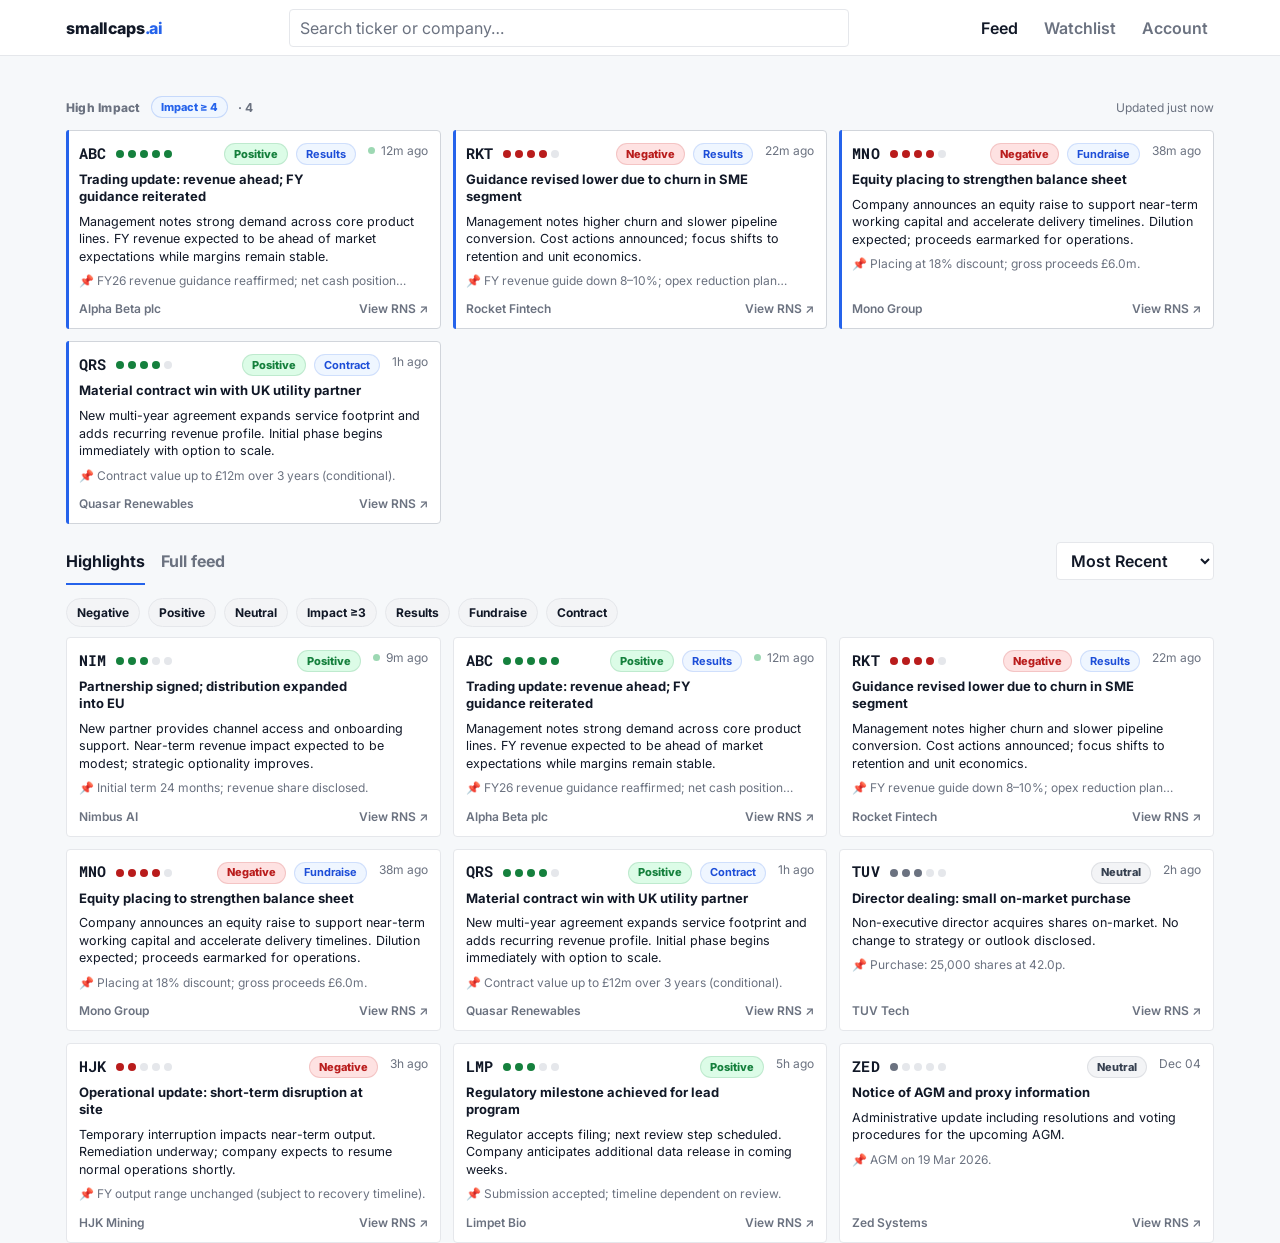
==== commit 27cf5342: "Update print statement from 'Hello' to 'Goodbye'" ====
--- a/app/index.html
+++ b/app/index.html
@@ -8,7 +8,7 @@
   <!-- Fonts -->
   <link rel="preconnect" href="https://fonts.googleapis.com">
   <link rel="preconnect" href="https://fonts.gstatic.com" crossorigin>
-  <link href="https://fonts.googleapis.com/css2?family=Inter:wght@400;500;600;700&family=Roboto+Mono:wght@500;600&display=swap" rel="stylesheet">
+  <link href="https://fonts.googleapis.com/css2?family=Inter:wght@400;500;600;700;800&family=Roboto+Mono:wght@500;600;700&display=swap" rel="stylesheet">
 
   <style>
     :root{
@@ -19,6 +19,8 @@
       --text:#111827;
       --muted:#6B7280;
 
+      --pill-bg:#F3F4F6;
+
       --pos-text:#15803D;
       --pos-bg:#DCFCE7;
 
@@ -27,13 +29,18 @@
 
       --neu-text:#374151;
       --neu-bg:#F3F4F6;
+
+      --gold:#B08D57;          /* institutional gold */
+      --gold-border:#9A7A4E;
 
       --r:4px;
       --topbar-h:56px;
       --maxw:1180px;
 
-      --pad:12px;
+      --pad-2:12px;
       --gap:12px;
+
+      --pill-h:22px;
     }
 
     *{box-sizing:border-box}
@@ -45,23 +52,45 @@
       color:var(--text);
       padding-top: var(--topbar-h);
     }
+
     a{color:inherit; text-decoration:none}
     button, input, select{font:inherit}
 
-    .container{ max-width:var(--maxw); margin:0 auto; padding:0 16px; }
+    .container{
+      max-width:var(--maxw);
+      margin:0 auto;
+      padding:0 16px;
+    }
 
     /* Header */
     .topbar{
-      position:fixed; top:0; left:0; right:0;
+      position:fixed;
+      top:0; left:0; right:0;
       height:var(--topbar-h);
       background:#fff;
       border-bottom:1px solid var(--border);
       z-index:50;
     }
-    .topbar-inner{ height:100%; display:flex; align-items:center; gap:16px; }
-    .logo{ font-weight:700; letter-spacing:-0.01em; white-space:nowrap; }
-    .brand-accent{ color:var(--primary); font-weight:700; }
-    .search{ flex:1; display:flex; justify-content:center; }
+    .topbar-inner{
+      height:100%;
+      display:flex;
+      align-items:center;
+      gap:16px;
+    }
+    .logo{
+      font-weight:800;
+      letter-spacing:-0.01em;
+      white-space:nowrap;
+    }
+    .brand-accent{
+      color:var(--primary);
+      font-weight:800;
+    }
+    .search{
+      flex:1;
+      display:flex;
+      justify-content:center;
+    }
     .search input{
       width:min(560px, 100%);
       background:#fff;
@@ -72,20 +101,31 @@
       color:var(--text);
     }
     .search input::placeholder{color:var(--muted)}
-    .nav{ display:flex; gap:14px; white-space:nowrap; color:var(--muted); font-weight:600; }
-    .nav a{ padding:6px 6px; border-radius:var(--r); }
-    .nav a.active{ color:var(--text) }
+    .nav{
+      display:flex;
+      gap:14px;
+      white-space:nowrap;
+      color:var(--muted);
+      font-weight:600;
+    }
+    .nav a{
+      padding:6px 6px;
+      border-radius:var(--r);
+    }
+    .nav a.active{color:var(--text)}
 
     @media (max-width: 520px){
       .topbar-inner{ gap:10px; }
       .nav{ display:none; }
-      .search{ justify-content:flex-end; }
-      .search input{ width:100%; }
-    }
-
-    main{ padding-top:24px; padding-bottom:28px; }
-
-    /* Controls */
+    }
+
+    /* Main layout */
+    main{
+      padding-top: 24px;
+      padding-bottom:28px;
+    }
+
+    /* Tabs + controls row */
     .row{
       display:flex;
       align-items:center;
@@ -95,36 +135,56 @@
       flex-wrap:wrap;
     }
 
-    .tabs{ display:flex; gap:16px; align-items:flex-end; }
+    .tabs{
+      display:flex;
+      gap:16px;
+      align-items:flex-end;
+    }
     .tab{
-      background:transparent; border:0; padding:8px 0;
-      color:var(--muted); font-weight:700; cursor:pointer; position:relative;
+      background:transparent;
+      border:0;
+      padding:8px 0;
+      color:var(--muted);
+      font-weight:700;
+      cursor:pointer;
+      position:relative;
     }
     .tab[aria-selected="true"]{ color:var(--text); }
     .tab[aria-selected="true"]::after{
-      content:""; position:absolute; left:0; right:0; bottom:-6px;
-      height:2px; background:var(--primary);
-    }
-
-    .sort{ display:flex; align-items:center; gap:8px; color:var(--muted); font-weight:600; }
+      content:"";
+      position:absolute;
+      left:0; right:0; bottom:-6px;
+      height:2px;
+      background:var(--primary);
+    }
+
+    .sort{
+      display:flex;
+      align-items:center;
+      gap:8px;
+      color:var(--muted);
+      font-weight:600;
+    }
     .sort select{
-      background:#fff; border:1px solid var(--border); border-radius:var(--r);
-      padding:7px 10px; color:var(--text); outline:none;
-    }
-
-    /* Filters (slimmer) */
+      background:#fff;
+      border:1px solid var(--border);
+      border-radius:var(--r);
+      padding:7px 10px;
+      color:var(--text);
+      outline:none;
+    }
+
+    /* Filter pills */
     .filters{
       display:flex;
       gap:8px;
       overflow:auto;
       padding:8px 0 10px;
       scrollbar-width:thin;
-      align-items:center;
-      flex-wrap:nowrap;
     }
     .pill{
       border:1px solid var(--border);
-      background:#fff;
+      background:var(--pill-bg);
       color:var(--text);
       border-radius:999px;
       padding:6px 10px;
@@ -138,124 +198,188 @@
       border-color:var(--primary);
       color:#fff;
     }
-    .type-select{
-      margin-left:auto;
-      display:flex;
-      align-items:center;
-      gap:8px;
+
+    /* Section headers */
+    .section-title{
+      display:flex;
+      align-items:center;
+      justify-content:space-between;
+      margin:40px 0 12px;
+    }
+    .section-left{
+      display:flex;
+      align-items:center;
+      gap:10px;
+      min-width:0;
+    }
+    .section-title .label{
+      font-size:12px;
       color:var(--muted);
-      font-weight:600;
-      flex:0 0 auto;
-    }
-    .type-select select{
-      background:#fff;
-      border:1px solid var(--border);
-      border-radius:999px;
-      padding:6px 10px;
-      color:var(--text);
-      outline:none;
+      font-weight:800;
+      letter-spacing:0.02em;
+      white-space:nowrap;
+    }
+    .hi-count{
+      font-size:12px;
+      color:var(--muted);
       font-weight:700;
-      font-size:12px;
-    }
-
-    /* Section header */
-    .section-title{
-      display:flex;
-      align-items:center;
-      justify-content:space-between;
-      margin:34px 0 12px;
-    }
-    .hi-title-pill{
-      display:inline-flex;
-      align-items:center;
-      gap:6px;
-      height:26px;
-      padding:0 10px;
-      border-radius:999px;
-      color:var(--primary);
-      background:#EFF6FF;
-      border:1px solid rgba(37,99,235,.25);
-      font-size:12px;
-      font-weight:800;
       white-space:nowrap;
     }
 
     /* Grid */
-    .grid{ display:grid; gap:var(--gap); grid-template-columns:1fr; }
-    @media (min-width: 760px){ .grid{ grid-template-columns: repeat(2, minmax(0, 1fr)); } }
-    @media (min-width: 1120px){ .grid{ grid-template-columns: repeat(3, minmax(0, 1fr)); } }
-
-    /* Cards (agreed hierarchy) */
+    .grid{
+      display:grid;
+      gap:var(--gap);
+      grid-template-columns:1fr;
+    }
+    @media (min-width: 760px){
+      .grid{ grid-template-columns: repeat(2, minmax(0, 1fr)); }
+    }
+    @media (min-width: 1120px){
+      .grid{ grid-template-columns: repeat(3, minmax(0, 1fr)); }
+    }
+
+    /* Cards */
     .card{
       background:var(--card);
       border:1px solid var(--border);
       border-radius:var(--r);
-      padding:var(--pad);
+      padding:var(--pad-2);
       display:flex;
       flex-direction:column;
       gap:8px;
-      min-height:150px;
+      min-height:152px;
       position:relative;
-      cursor:pointer;
-    }
-    .card:hover{ border-color:#D1D5DB; }
-    .card:focus{ outline:2px solid rgba(37,99,235,.18); outline-offset:2px; }
-
-    /* Watchlist star (top-right) */
-    .watch{
-      position:absolute;
-      top:8px;
-      right:8px;
-      width:22px;
-      height:22px;
-      display:flex;
-      align-items:center;
-      justify-content:center;
-      border-radius:4px;
-      cursor:pointer;
-      color:#9CA3AF;
-      font-size:14px;
-      transition:all .15s ease;
-      user-select:none;
-    }
-    .watch:hover{
-      background:#F3F4F6;
-      color:#6B7280;
-    }
-    .watch.active{
-      color:#D97706; /* gold when saved */
-    }
-
-    /* Row 1: ticker + dots + time */
-    .topline{
+    }
+
+    .card-top{
+      display:flex;
+      align-items:flex-start;
+      justify-content:space-between;
+      gap:12px;
+    }
+
+    .left{ min-width:0; flex:1; }
+
+    /* top row: ticker+impact left, pills right */
+    .ticker-row{
       display:flex;
       align-items:center;
       justify-content:space-between;
       gap:10px;
-      padding-right:22px; /* space so time doesn't collide with star on small cards */
-    }
-    .topline-left{
+      min-width:0;
+    }
+    .ticker-left{
       display:flex;
       align-items:center;
       gap:10px;
       min-width:0;
-    }
-    .ticker{
+      flex:1 1 auto;
+    }
+
+    /* Ticker: bigger + bolder; click toggles watchlist */
+    .ticker-btn{
+      background:transparent;
+      border:0;
+      padding:0;
+      margin:0;
+      cursor:pointer;
+      display:inline-flex;
+      align-items:center;
+      gap:8px;
+      color:var(--text);
       font-family:"Roboto Mono", ui-monospace, SFMono-Regular, Menlo, Monaco, Consolas, "Liberation Mono", monospace;
-      font-weight:600;
+      font-weight:800;
+      font-size:14.5px;
       letter-spacing:0.01em;
+      line-height:1;
+      flex:0 0 auto;
+    }
+    .ticker-btn:hover{ text-decoration:underline; text-decoration-thickness:2px; text-underline-offset:3px; }
+    .ticker-btn:focus-visible{
+      outline:2px solid rgba(37,99,235,.35);
+      outline-offset:3px;
+      border-radius:6px;
+    }
+    /* On watchlist: institutional gold accent (no star icon) */
+    .ticker-btn[aria-pressed="true"]{
+      color:var(--gold-border);
+    }
+
+    .impact{
+      display:flex;
+      gap:4px;
+      align-items:center;
+      flex:0 0 auto;
+    }
+    .dot{
+      width:8px;
+      height:8px;
+      border-radius:999px;
+      background:var(--border);
+    }
+    .dot.filled.pos{ background: var(--pos-text); }
+    .dot.filled.neg{ background: var(--neg-text); }
+    .dot.filled.neu{ background: #6B7280; }
+
+    .pill-row{
+      display:flex;
+      align-items:center;
+      gap:8px;
+      flex:0 0 auto;
+      min-width:0;
+      overflow:hidden;
+    }
+    @media (max-width: 520px){
+      .pill-row{ overflow:auto; scrollbar-width:none; }
+      .pill-row::-webkit-scrollbar{ display:none; }
+    }
+
+    /* Unified pill sizing */
+    .sentiment, .cat-tag, .hi-pill{
+      display:inline-flex;
+      align-items:center;
+      height:var(--pill-h);
+      padding:0 9px;
+      border-radius:999px;
+      font-size:11px;
+      font-weight:800;
+      line-height:1;
+      white-space:nowrap;
+    }
+
+    .sentiment{ border:1px solid transparent; }
+    .sentiment.pos{ color:var(--pos-text); background:var(--pos-bg); border-color:rgba(21,128,61,.15); }
+    .sentiment.neg{ color:var(--neg-text); background:var(--neg-bg); border-color:rgba(185,28,28,.15); }
+    .sentiment.neu{ color:var(--neu-text); background:var(--neu-bg); border-color:rgba(55,65,81,.10); }
+
+    /* Category pill: clean + consistent */
+    .cat-tag{
+      font-weight:700;
+      color:#1D4ED8;
+      background:#EFF6FF;
+      border:1px solid rgba(37,99,235,.16);
+    }
+
+    /* High Impact badge (no star) */
+    .hi-pill{
+      font-weight:800;
+      color:var(--primary);
+      background:#EFF6FF;
+      border:1px solid rgba(37,99,235,.20);
+    }
+
+    .headline{
+      margin-top:6px;
+      font-weight:700;
       font-size:13px;
+      line-height:1.3;
       color:var(--text);
-      flex:0 0 auto;
-    }
-
-    /* Materiality dots = intensity (NOT sentiment color) */
-    .impact{ display:flex; gap:4px; align-items:center; flex:0 0 auto; }
-    .dot{ width:8px; height:8px; border-radius:999px; background:var(--border); }
-    .dot.filled{ background:rgba(37,99,235,.25); }
-    .dot.filled.m3{ background:rgba(37,99,235,.45); }
-    .dot.filled.m4{ background:rgba(37,99,235,.75); }
-    .dot.filled.m5{ background:var(--primary); }
+      display:-webkit-box;
+      -webkit-line-clamp:2;
+      -webkit-box-orient:vertical;
+      overflow:hidden;
+    }
 
     .meta{
       display:flex;
@@ -268,121 +392,62 @@
     }
     .timestamp{ color:var(--muted); }
 
-    .live-dot{
-      width:7px; height:7px; border-radius:999px;
-      background:#16A34A; opacity:.45; flex:0 0 auto; margin-right:6px;
-      animation: liveSoftPulse 2.4s ease-in-out infinite;
-    }
-    @keyframes liveSoftPulse{ 0%{opacity:.18} 50%{opacity:.6} 100%{opacity:.18} }
-    @media (prefers-reduced-motion: reduce){ .live-dot{ animation:none; } }
-
-    /* Row 2: headline (dominant, not shouty) */
-    .headline{
-      font-weight:600;
-      font-size:13px;
-      line-height:1.3;
-      color:#0F172A;
+    .summary{
+      margin:0;
+      color:var(--text);
+      font-size:12.5px;
+      line-height:1.4;
       display:-webkit-box;
-      -webkit-line-clamp:2;
+      -webkit-line-clamp:4;
       -webkit-box-orient:vertical;
       overflow:hidden;
-      margin-top:2px;
-    }
-
-    /* Row 3: key metric (single hard line, medium weight) */
-    .keyline{
+    }
+    .context{
       margin:0;
-      font-size:12.5px;
+      color:var(--muted);
+      font-size:12px;
       line-height:1.35;
-      color:#1F2937;
-      font-weight:500;
       display:-webkit-box;
       -webkit-line-clamp:1;
       -webkit-box-orient:vertical;
       overflow:hidden;
     }
 
-    /* Row 4: top signals (supporting, lighter) */
-    .signals{
-      margin:0;
-      padding:0;
-      list-style:none;
-      display:flex;
-      flex-direction:column;
-      gap:4px;
-    }
-    .sig{
-      font-size:12px;
-      line-height:1.35;
-      color:#4B5563;
-      font-weight:400;
-      display:-webkit-box;
-      -webkit-line-clamp:1;
-      -webkit-box-orient:vertical;
-      overflow:hidden;
-    }
-    .sig .g{ color:var(--pos-text); font-weight:800; margin-right:6px; }
-    .sig .r{ color:var(--neg-text); font-weight:800; margin-right:6px; }
-    .sig .n{ color:var(--muted);    font-weight:800; margin-right:6px; }
-
-    /* Row 5: subtle metadata (sentiment + type) */
-    .submeta{
+    .card-footer{
       margin-top:auto;
       display:flex;
-      align-items:center;
       justify-content:space-between;
+      align-items:center;
+      padding-top:4px;
       gap:10px;
-      padding-top:4px;
-    }
-    .meta-left{
-      display:flex;
-      align-items:center;
-      gap:8px;
       min-width:0;
-      overflow:hidden;
-      color:var(--muted);
-      font-size:12px;
-      white-space:nowrap;
-    }
-
-    .chip{
-      display:inline-flex;
-      align-items:center;
-      height:22px;
-      padding:0 9px;
-      border-radius:999px;
-      font-size:11px;
-      font-weight:800;
-      white-space:nowrap;
-      border:1px solid transparent;
-      flex:0 0 auto;
-    }
-    .chip.pos{ color:var(--pos-text); background:var(--pos-bg); border-color:rgba(21,128,61,.15); }
-    .chip.neg{ color:var(--neg-text); background:var(--neg-bg); border-color:rgba(185,28,28,.15); }
-    .chip.neu{ color:var(--neu-text); background:var(--neu-bg); border-color:rgba(55,65,81,.10); }
-
-    .type{
-      color:#1D4ED8;
-      background:#EFF6FF;
-      border:1px solid rgba(37,99,235,.18);
-    }
-
+    }
+
+    /* Company stays readable; View RNS becomes least important */
     .company{
       overflow:hidden;
       text-overflow:ellipsis;
       white-space:nowrap;
       min-width:0;
+      flex:1 1 auto;
+      color:var(--muted);
+      font-size:12px;
+      font-weight:600;
     }
 
     .view{
+      color:var(--muted);
+      font-weight:600;
+      font-size:12px;           /* smaller now (old ticker scale) */
+      white-space:nowrap;
+      flex:0 0 auto;
+    }
+    .view:hover{
       color:var(--primary);
-      font-weight:800;
-      font-size:12px;
-      flex:0 0 auto;
-    }
-    .view:hover{ text-decoration:underline; }
-
-    /* High material card accent */
+      text-decoration:underline;
+    }
+
+    /* High impact styling */
     .card.high{ border-color:#D1D5DB; }
     .card.high::before{
       content:"";
@@ -394,14 +459,45 @@
       border-bottom-left-radius:var(--r);
     }
 
-    /* Gating (fade, not blur) */
-    .gated{ position:relative; overflow:hidden; border-radius:var(--r); }
-    .gated .grid{ opacity:.38; pointer-events:none; user-select:none; }
+    /* Live dot */
+    .live-dot{
+      width:7px;
+      height:7px;
+      border-radius:999px;
+      background:#16A34A;
+      opacity:.42;
+      flex:0 0 auto;
+      margin-right:6px;
+      animation: liveSoftPulse 2.4s ease-in-out infinite;
+    }
+    @keyframes liveSoftPulse{
+      0%   { opacity:.16; }
+      50%  { opacity:.55; }
+      100% { opacity:.16; }
+    }
+    @media (prefers-reduced-motion: reduce){
+      .live-dot{ animation:none; }
+    }
+
+    /* Gating */
+    .gated{
+      position:relative;
+      overflow:hidden;
+    }
+    .gated .card{
+      filter: blur(5px);
+      pointer-events:none;
+      user-select:none;
+    }
     .gate-overlay{
-      position:absolute; inset:0;
-      display:flex; align-items:center; justify-content:center;
+      position:absolute;
+      inset:0;
+      display:flex;
+      align-items:center;
+      justify-content:center;
       padding:14px;
-      background:rgba(246,248,250,.78);
+      background:rgba(246,248,250,.72);
+      border:1px solid transparent;
     }
     .gate-panel{
       width:min(440px, 100%);
@@ -414,9 +510,18 @@
       justify-content:space-between;
       gap:12px;
     }
-    .gate-text .title{ font-weight:800; font-size:13px; margin:0 0 2px; color:var(--text); }
-    .gate-text .sub{ margin:0; font-size:12px; color:var(--muted); }
-
+    .gate-text{ min-width:0; }
+    .gate-text .title{
+      font-weight:800;
+      font-size:13px;
+      margin:0 0 2px;
+      color:var(--text);
+    }
+    .gate-text .sub{
+      margin:0;
+      font-size:12px;
+      color:var(--muted);
+    }
     .btn{
       border:1px solid var(--primary);
       background:var(--primary);
@@ -436,6 +541,7 @@
 </head>
 
 <body>
+  <!-- HEADER -->
   <header class="topbar" role="banner">
     <div class="container topbar-inner">
       <div class="logo">smallcaps<span class="brand-accent">.ai</span></div>
@@ -453,200 +559,78 @@
   </header>
 
   <main class="container">
+    <!-- HIGH IMPACT SECTION -->
     <div class="section-title">
-      <div class="hi-title-pill">★ Material</div>
+      <div class="section-left">
+        <div class="label">High Impact</div>
+        <span class="hi-pill" aria-label="High impact section">Impact ≥ 4</span>
+        <span class="hi-count" id="hiCount">· 0</span>
+      </div>
       <div class="meta"><span class="timestamp" id="hiUpdated">Updated just now</span></div>
     </div>
 
-    <section class="grid" id="highImpactGrid" aria-label="Material announcements"></section>
-
+    <section class="grid" id="highImpactGrid" aria-label="High Impact (impact ≥ 4)"></section>
+
+    <!-- TABS + SORT -->
     <div class="row" style="margin-top:18px;">
       <div class="tabs" role="tablist" aria-label="Feed tabs">
-        <button class="tab" role="tab" id="tabToday" aria-selected="true" aria-controls="panelToday">Today</button>
-        <button class="tab" role="tab" id="tabAll" aria-selected="false" aria-controls="panelAll">All</button>
+        <button class="tab" role="tab" id="tabHighlights" aria-selected="true" aria-controls="panelHighlights">Highlights</button>
+        <button class="tab" role="tab" id="tabFull" aria-selected="false" aria-controls="panelFull">Full feed</button>
       </div>
 
       <div class="sort">
         <label for="sortSelect" class="sr-only">Sort</label>
         <select id="sortSelect">
           <option value="recent" selected>Most Recent</option>
-          <option value="materiality">Highest Materiality</option>
+          <option value="impact">Highest Impact</option>
         </select>
       </div>
     </div>
 
+    <!-- FILTER PILLS -->
     <div class="filters" aria-label="Filters">
       <button class="pill" data-filter="Negative" aria-pressed="false">Negative</button>
       <button class="pill" data-filter="Positive" aria-pressed="false">Positive</button>
-      <button class="pill" data-filter="Materiality>=6" aria-pressed="false">Materiality ≥6</button>
-
-      <div class="type-select" aria-label="Type filter">
-        <label for="typeSelect" class="sr-only">Type</label>
-        <select id="typeSelect">
-          <option value="all" selected>All types</option>
-          <option value="results">Results</option>
-          <option value="trading_update">Trading</option>
-          <option value="placing">Placing</option>
-          <option value="contract">Contract</option>
-          <option value="director_dealing">Director dealing</option>
-          <option value="acquisition">M&amp;A</option>
-          <option value="regulatory">Regulatory</option>
-          <option value="other">Other</option>
-        </select>
+      <button class="pill" data-filter="Neutral" aria-pressed="false">Neutral</button>
+      <button class="pill" data-filter="Impact>=3" aria-pressed="false">Impact ≥3</button>
+      <button class="pill" data-filter="Results" aria-pressed="false">Results</button>
+      <button class="pill" data-filter="Fundraise" aria-pressed="false">Fundraise</button>
+      <button class="pill" data-filter="Contract" aria-pressed="false">Contract</button>
+    </div>
+
+    <!-- FEED PANELS -->
+    <section id="panelHighlights" role="tabpanel" aria-labelledby="tabHighlights">
+      <div class="grid" id="highlightsGrid" aria-label="Highlights feed"></div>
+    </section>
+
+    <section id="panelFull" role="tabpanel" aria-labelledby="tabFull" hidden>
+      <div id="allWrapper">
+        <div class="grid" id="allGrid" aria-label="Full feed"></div>
       </div>
-    </div>
-
-    <section id="panelToday" role="tabpanel" aria-labelledby="tabToday">
-      <div class="grid" id="todayGrid" aria-label="Today feed"></div>
-    </section>
-
-    <section id="panelAll" role="tabpanel" aria-labelledby="tabAll" hidden>
-      <div class="grid" id="allGrid" aria-label="All feed"></div>
     </section>
   </main>
 
   <script>
+    // ---- State ----
     const state = {
       userPlan: "free",          // "free" | "pro"
       activeFilters: new Set(),
       sort: "recent",
       query: "",
-      type: "all"
+      watchlist: new Set(),
     };
 
-    // Mock data (your schema; materiality_score is 1–10)
+    // ---- Mock data (replace with your API) ----
     const rns = [
-      {
-        id:"ANG-1",
-        ticker:"ANG",
-        company_name:"Angling Direct plc",
-        announcement_type:"trading_update",
-        sentiment:"positive",
-        sentiment_score:4,
-        headline:"EBITDA beats upgraded guidance; record revenue £103.9m",
-        key_metric:"£4.8m Adj. EBITDA vs £4.35m consensus",
-        vs_guidance:"ahead of recently upgraded market expectations", // detail-only
-        management_tone:"confident in outlook; ambitions updated at Final Results 12 May 2026", // detail-only
-        has_comparatives:true,
-        signal_balance:{ positive:4, negative:1, neutral:0 }, // detail-only
-        signals:[
-          { level:"positive", label:"Adj. EBITDA circa £4.8m vs upgraded consensus of £4.35m — ahead of recently upgraded market expectations" },
-          { level:"positive", label:"Revenue +13.8% to £103.9m (FY25: £91.3m); UK like-for-like store sales +5.8%" },
-          { level:"positive", label:"£1.1m returned via buyback in FY26; ~£1.7m total since Dec 2024 (~6.0% of issued share capital)" },
-          { level:"positive", label:"£100m medium-term revenue target substantially achieved within two years; new ambitions to be set at Final Results" },
-          { level:"negative", label:"Net cash reduced to £10.9m (FY25: £12.1m), -9.5% year-on-year" }
-        ],
-        impact:"medium",
-        materiality_score:6,
-        category:"earnings",
-        confidence:"high",
-        time: minutesAgoISO(12),
-        url:"#",
-        watchlisted:false
-      },
-      {
-        id:"MNO-2",
-        ticker:"MNO",
-        company_name:"Mono Group",
-        announcement_type:"placing",
-        sentiment:"high_negative",
-        sentiment_score:1,
-        headline:"Equity placing to strengthen balance sheet",
-        key_metric:"Placing at 18% discount; gross proceeds £6.0m",
-        signals:[
-          {level:"negative", label:"Dilution via placing at 18% discount"},
-          {level:"negative", label:"Working capital support required"}
-        ],
-        impact:"high",
-        materiality_score:9,
-        category:"dilution",
-        confidence:"high",
-        time: minutesAgoISO(38),
-        url:"#",
-        watchlisted:true
-      },
-      {
-        id:"QRS-3",
-        ticker:"QRS",
-        company_name:"Quasar Renewables",
-        announcement_type:"contract",
-        sentiment:"positive",
-        sentiment_score:3,
-        headline:"Material contract win with UK utility partner",
-        key_metric:"Contract value up to £12m over 3 years (conditional)",
-        signals:[
-          {level:"positive", label:"Multi-year contract adds recurring revenue"},
-          {level:"positive", label:"Option to scale footprint"}
-        ],
-        impact:"high",
-        materiality_score:8,
-        category:"contract",
-        confidence:"medium",
-        time: minutesAgoISO(75),
-        url:"#",
-        watchlisted:false
-      },
-      {
-        id:"RKT-4",
-        ticker:"RKT",
-        company_name:"Rocket Fintech",
-        announcement_type:"results",
-        sentiment:"negative",
-        sentiment_score:1,
-        headline:"Guidance revised lower due to churn in SME segment",
-        key_metric:"FY revenue guide down 8–10%; cost actions announced",
-        signals:[
-          {level:"negative", label:"FY revenue guidance cut 8–10%"},
-          {level:"negative", label:"Higher churn; slower pipeline conversion"}
-        ],
-        impact:"high",
-        materiality_score:8,
-        category:"earnings",
-        confidence:"high",
-        time: minutesAgoISO(22),
-        url:"#",
-        watchlisted:false
-      },
-      {
-        id:"TUV-5",
-        ticker:"TUV",
-        company_name:"TUV Tech",
-        announcement_type:"director_dealing",
-        sentiment:"neutral",
-        sentiment_score:2,
-        headline:"Director dealing: small on-market purchase",
-        key_metric:"Director bought 25,000 shares at 42.0p",
-        signals:[
-          {level:"positive", label:"Director on-market purchase"}
-        ],
-        impact:"medium",
-        materiality_score:5,
-        category:"insider_activity",
-        confidence:"high",
-        time: hoursAgoISO(2),
-        url:"#",
-        watchlisted:false
-      },
-      {
-        id:"ZED-6",
-        ticker:"ZED",
-        company_name:"Zed Systems",
-        announcement_type:"regulatory",
-        sentiment:"neutral",
-        sentiment_score:2,
-        headline:"Notice of AGM and proxy information",
-        key_metric:"AGM on 19 Mar 2026",
-        signals:[
-          {level:"neutral", label:"Administrative AGM notice"}
-        ],
-        impact:"low",
-        materiality_score:2,
-        category:"general",
-        confidence:"high",
-        time: daysAgoISO(2),
-        url:"#",
-        watchlisted:false
-      }
+      { id:"1", ticker:"ABC", company:"Alpha Beta plc", impact:5, sentiment:"Positive", category:"Results", headline:"Trading update: revenue ahead; FY guidance reiterated", summary:"Management notes strong demand across core product lines. FY revenue expected to be ahead of market expectations while margins remain stable.", context:"FY26 revenue guidance reaffirmed; net cash position maintained.", time: minutesAgoISO(12), url:"#", },
+      { id:"2", ticker:"MNO", company:"Mono Group", impact:4, sentiment:"Negative", category:"Fundraise", headline:"Equity placing to strengthen balance sheet", summary:"Company announces an equity raise to support near-term working capital and accelerate delivery timelines. Dilution expected; proceeds earmarked for operations.", context:"Placing at 18% discount; gross proceeds £6.0m.", time: minutesAgoISO(38), url:"#", },
+      { id:"3", ticker:"QRS", company:"Quasar Renewables", impact:4, sentiment:"Positive", category:"Contract", headline:"Material contract win with UK utility partner", summary:"New multi-year agreement expands service footprint and adds recurring revenue profile. Initial phase begins immediately with option to scale.", context:"Contract value up to £12m over 3 years (conditional).", time: minutesAgoISO(75), url:"#", },
+      { id:"4", ticker:"TUV", company:"TUV Tech", impact:3, sentiment:"Neutral", category:"Other", headline:"Director dealing: small on-market purchase", summary:"Non-executive director acquires shares on-market. No change to strategy or outlook disclosed.", context:"Purchase: 25,000 shares at 42.0p.", time: hoursAgoISO(2), url:"#", },
+      { id:"5", ticker:"HJK", company:"HJK Mining", impact:2, sentiment:"Negative", category:"Other", headline:"Operational update: short-term disruption at site", summary:"Temporary interruption impacts near-term output. Remediation underway; company expects to resume normal operations shortly.", context:"FY output range unchanged (subject to recovery timeline).", time: hoursAgoISO(3), url:"#", },
+      { id:"6", ticker:"LMP", company:"Limpet Bio", impact:3, sentiment:"Positive", category:"Other", headline:"Regulatory milestone achieved for lead program", summary:"Regulator accepts filing; next review step scheduled. Company anticipates additional data release in coming weeks.", context:"Submission accepted; timeline dependent on review.", time: hoursAgoISO(5), url:"#", },
+      { id:"7", ticker:"ZED", company:"Zed Systems", impact:1, sentiment:"Neutral", category:"Other", headline:"Notice of AGM and proxy information", summary:"Administrative update including resolutions and voting procedures for the upcoming AGM.", context:"AGM on 19 Mar 2026.", time: daysAgoISO(2), url:"#", },
+      { id:"8", ticker:"RKT", company:"Rocket Fintech", impact:4, sentiment:"Negative", category:"Results", headline:"Guidance revised lower due to churn in SME segment", summary:"Management notes higher churn and slower pipeline conversion. Cost actions announced; focus shifts to retention and unit economics.", context:"FY revenue guide down 8–10%; opex reduction plan initiated.", time: minutesAgoISO(22), url:"#", },
+      { id:"9", ticker:"NIM", company:"Nimbus AI", impact:3, sentiment:"Positive", category:"Other", headline:"Partnership signed; distribution expanded into EU", summary:"New partner provides channel access and onboarding support. Near-term revenue impact expected to be modest; strategic optionality improves.", context:"Initial term 24 months; revenue share disclosed.", time: minutesAgoISO(9), url:"#", },
     ];
 
     function minutesAgoISO(m){ return new Date(Date.now() - m*60*1000).toISOString(); }
@@ -657,10 +641,12 @@
       const t = new Date(iso).getTime();
       const now = Date.now();
       const diffMin = Math.floor((now - t) / 60000);
+
       if (diffMin < 1) return "just now";
       if (diffMin < 60) return `${diffMin}m ago`;
       const diffHr = Math.floor(diffMin / 60);
       if (diffHr < 24) return `${diffHr}h ago`;
+
       const d = new Date(iso);
       return d.toLocaleDateString(undefined, { day:"2-digit", month:"short" });
     }
@@ -670,8 +656,26 @@
       return (Date.now() - t) <= mins * 60 * 1000;
     }
 
+    function dots(n, sentiment){
+      const cls =
+        sentiment === "Positive" ? "pos" :
+        sentiment === "Negative" ? "neg" : "neu";
+
+      let out = "";
+      for (let i=1;i<=5;i++){
+        out += `<span class="dot ${i<=n ? `filled ${cls}` : ""}"></span>`;
+      }
+      return out;
+    }
+
+    function sentimentClass(s){
+      if (s === "Positive") return "pos";
+      if (s === "Negative") return "neg";
+      return "neu";
+    }
+
     function esc(str){
-      return String(str ?? "")
+      return String(str)
         .replaceAll("&","&amp;")
         .replaceAll("<","&lt;")
         .replaceAll(">","&gt;")
@@ -679,100 +683,17 @@
         .replaceAll("'","&#039;");
     }
 
-    // Sentiment (chip only; direction)
-    function groupSentiment(s){
-      if (s === "high_positive" || s === "positive") return "Positive";
-      if (s === "high_negative" || s === "negative") return "Negative";
-      return "Neutral";
-    }
-    function sentimentClass(s){
-      const g = groupSentiment(s);
-      if (g === "Positive") return "pos";
-      if (g === "Negative") return "neg";
-      return "neu";
-    }
-    function sentimentLabel(s){
-      if (s === "high_positive") return "Positive ▲";
-      if (s === "high_negative") return "Negative ▼";
-      if (s === "positive") return "Positive";
-      if (s === "negative") return "Negative";
-      return "Neutral";
-    }
-
-    function typeLabel(t){
-      const map = {
-        results:"Results",
-        trading_update:"Trading",
-        placing:"Placing",
-        director_dealing:"Director dealing",
-        contract:"Contract",
-        acquisition:"M&A",
-        regulatory:"Regulatory",
-        other:"Other"
-      };
-      return map[t] || "Other";
-    }
-
-    // 1–10 materiality -> 1–5 dots (agreed remap)
-    function materialityToDots(ms){
-      const n = Math.max(1, Math.min(10, Number(ms || 1)));
-      if (n <= 2) return 1;
-      if (n <= 4) return 2;
-      if (n <= 6) return 3;
-      if (n <= 8) return 4;
-      return 5;
-    }
-
-    function dots(ms){
-      const n = materialityToDots(ms);
-      let out = "";
-      for (let i=1;i<=5;i++){
-        const filled = i<=n;
-        const ramp = n >= 5 ? "m5" : n === 4 ? "m4" : n === 3 ? "m3" : "";
-        out += `<span class="dot ${filled ? `filled ${ramp}` : ""}"></span>`;
-      }
-      return out;
-    }
-
-    // Signals: show 2 max, but always include a negative if one exists (trust boost)
-    function topSignals(item){
-      const arr = Array.isArray(item.signals) ? item.signals : [];
-      const neg = arr.find(s => s.level === "negative");
-      const pos = arr.find(s => s.level === "positive");
-      const neu = arr.find(s => s.level === "neutral");
-
-      const picked = [];
-      if (neg) picked.push(neg);
-      // second pick: prefer strongest positive, else neutral
-      if (picked.length < 2){
-        if (pos && pos !== neg) picked.push(pos);
-        else if (neu && neu !== neg) picked.push(neu);
-      }
-
-      // fallback: if no neg exists, take up to 2 by rank (pos, neu)
-      if (!neg){
-        const rank = (lvl) => lvl === "positive" ? 1 : (lvl === "neutral" ? 2 : 3);
-        return [...arr].sort((a,b)=>rank(a.level)-rank(b.level)).slice(0,2);
-      }
-
-      return picked;
-    }
-
+    // OR logic within sentiment + category groups; AND across groups
     function matchFilters(item){
       const f = state.activeFilters;
 
-      // Sentiment filters (Positive/Negative only)
-      const sentimentFilters = ["Negative","Positive"].filter(x => f.has(x));
-      if (sentimentFilters.length){
-        const g = groupSentiment(item.sentiment);
-        if (!sentimentFilters.includes(g)) return false;
-      }
-
-      // Materiality filter (1–10 scale)
-      if (f.has("Materiality>=6") && Number(item.materiality_score||0) < 6) return false;
-
-      // Type dropdown
-      if (state.type !== "all" && item.announcement_type !== state.type) return false;
+      const sentiments = ["Negative","Positive","Neutral"].filter(x => f.has(x));
+      const categories = ["Results","Fundraise","Contract"].filter(x => f.has(x));
+      const impact3 = f.has("Impact>=3");
+
+      if (sentiments.length && !sentiments.includes(item.sentiment)) return false;
+      if (categories.length && !categories.includes(item.category)) return false;
+      if (impact3 && item.impact < 3) return false;
 
       return true;
     }
@@ -781,165 +702,193 @@
       const q = state.query.trim().toLowerCase();
       if (!q) return true;
       return (
-        String(item.ticker||"").toLowerCase().includes(q) ||
-        String(item.company_name||"").toLowerCase().includes(q) ||
-        String(item.headline||"").toLowerCase().includes(q)
+        item.ticker.toLowerCase().includes(q) ||
+        item.company.toLowerCase().includes(q) ||
+        item.headline.toLowerCase().includes(q)
       );
     }
 
     function sortItems(items){
-      if (state.sort === "materiality"){
-        return [...items].sort((a,b) => (Number(b.materiality_score||0) - Number(a.materiality_score||0)) || (new Date(b.time)-new Date(a.time)));
+      if (state.sort === "impact"){
+        return [...items].sort((a,b) => (b.impact - a.impact) || (new Date(b.time) - new Date(a.time)));
       }
       return [...items].sort((a,b) => new Date(b.time) - new Date(a.time));
     }
 
-    function cardHTML(item, {high=false}={}){
-      const live = isWithinMinutes(item.time, 15) ? `<span class="live-dot" aria-hidden="true"></span>` : "";
-      const sClass = sentimentClass(item.sentiment);
-
-      const sigs = topSignals(item);
-      const sigHTML = sigs.length ? `
-        <ul class="signals" aria-label="Top signals">
-          ${sigs.map(s=>{
-            const glyph = s.level==="positive" ? `<span class="g">+</span>` :
-                          s.level==="negative" ? `<span class="r">−</span>` :
-                          `<span class="n">~</span>`;
-            return `<li class="sig">${glyph}${esc(s.label)}</li>`;
-          }).join("")}
-        </ul>
-      ` : "";
+    function cardHTML(item, { high=false }={}){
+      const catTag = item.category && item.category !== "Other"
+        ? `<span class="cat-tag">${esc(item.category)}</span>`
+        : "";
+
+      const liveDot = isWithinMinutes(item.time, 15)
+        ? `<span class="live-dot" aria-hidden="true"></span>`
+        : "";
+
+      const pressed = state.watchlist.has(item.ticker) ? "true" : "false";
 
       return `
-        <article class="card ${high ? "high":""}" tabindex="0" data-url="${esc(item.url)}" data-id="${esc(item.id)}">
-          <span class="watch ${item.watchlisted ? "active" : ""}" role="button" aria-label="Toggle watchlist" data-watch="${esc(item.id)}">★</span>
-
-          <div class="topline">
-            <div class="topline-left">
-              <span class="ticker">${esc(item.ticker)}</span>
-              <div class="impact" aria-label="Materiality ${esc(item.materiality_score)}/10">${dots(item.materiality_score)}</div>
+        <article class="card ${high ? "high" : ""}" data-id="${item.id}">
+          <div class="card-top">
+            <div class="left">
+              <div class="ticker-row">
+                <div class="ticker-left">
+                  <button class="ticker-btn"
+                    type="button"
+                    aria-label="Toggle watchlist for ${esc(item.ticker)}"
+                    aria-pressed="${pressed}"
+                    data-watch-ticker="${esc(item.ticker)}">
+                    ${esc(item.ticker)}
+                  </button>
+                  <div class="impact" aria-label="Impact ${item.impact}/5">${dots(item.impact, item.sentiment)}</div>
+                </div>
+
+                <div class="pill-row">
+                  <span class="sentiment ${sentimentClass(item.sentiment)}">${esc(item.sentiment)}</span>
+                  ${catTag}
+                </div>
+              </div>
+
+              <div class="headline">${esc(item.headline)}</div>
             </div>
-            <div class="meta">${live}<span class="timestamp" data-time="${esc(item.time)}">${fmtRelative(item.time)}</span></div>
+
+            <div class="meta">
+              ${liveDot}
+              <span class="timestamp" data-time="${item.time}">${fmtRelative(item.time)}</span>
+            </div>
           </div>
 
-          <div class="headline">${esc(item.headline)}</div>
-
-          ${item.key_metric ? `<p class="keyline">📌 ${esc(item.key_metric)}</p>` : ``}
-
-          ${sigHTML}
-
-          <div class="submeta">
-            <div class="meta-left">
-              <span class="chip ${sClass}">${esc(sentimentLabel(item.sentiment))}</span>
-              <span class="chip type">${esc(typeLabel(item.announcement_type))}</span>
-              <span class="company">${esc(item.company_name)}</span>
-            </div>
-            <a class="view" href="${esc(item.url)}" target="_blank" rel="noopener">View RNS ↗</a>
+          <p class="summary">${esc(item.summary)}</p>
+          ${item.context ? `<p class="context">📌 ${esc(item.context)}</p>` : ``}
+
+          <div class="card-footer">
+            <span class="company" title="${esc(item.company)}">${esc(item.company)}</span>
+            <a class="view" href="${item.url}" target="_blank" rel="noopener">View RNS ↗</a>
           </div>
         </article>
       `;
     }
 
-    function bindCardClicks(){
-      document.querySelectorAll(".card").forEach(card => {
-        const open = () => {
-          const url = card.getAttribute("data-url");
-          if (!url || url === "#") return;
-          window.open(url, "_blank", "noopener");
-        };
-        card.onclick = (e) => {
-          if (e.target.closest("a,button,select,.watch")) return;
-          open();
-        };
-        card.onkeydown = (e) => {
-          if (e.key === "Enter" || e.key === " ") {
-            e.preventDefault();
-            open();
-          }
+    // Only updates relative time strings + live dot state without full re-render
+    function updateTimes(){
+      document.querySelectorAll("[data-time]").forEach(el => {
+        const iso = el.getAttribute("data-time");
+        el.textContent = fmtRelative(iso);
+
+        const meta = el.closest(".meta");
+        if (!meta) return;
+        const hasDot = !!meta.querySelector(".live-dot");
+        const shouldDot = isWithinMinutes(iso, 15);
+
+        if (shouldDot && !hasDot){
+          const dot = document.createElement("span");
+          dot.className = "live-dot";
+          dot.setAttribute("aria-hidden","true");
+          meta.insertBefore(dot, meta.firstChild);
+        } else if (!shouldDot && hasDot){
+          meta.querySelector(".live-dot").remove();
+        }
+      });
+    }
+
+    function bindUpgrade(){
+      const btn = document.getElementById("upgradeBtn");
+      if (!btn) return;
+      btn.onclick = () => alert("Route to /account/upgrade (no modal).");
+    }
+
+    // Watchlist toggling via ticker click
+    function bindTickerWatch(){
+      document.querySelectorAll("[data-watch-ticker]").forEach(btn => {
+        const ticker = btn.getAttribute("data-watch-ticker");
+        btn.setAttribute("aria-pressed", String(state.watchlist.has(ticker)));
+
+        btn.onclick = (e) => {
+          e.preventDefault();
+          if (state.watchlist.has(ticker)) state.watchlist.delete(ticker);
+          else state.watchlist.add(ticker);
+
+          btn.setAttribute("aria-pressed", String(state.watchlist.has(ticker)));
         };
       });
     }
 
-    function bindWatchlist(){
-      document.querySelectorAll(".watch").forEach(star => {
-        star.onclick = (e) => {
-          e.stopPropagation();
-          const id = star.getAttribute("data-watch");
-          star.classList.toggle("active");
-
-          // update in-memory state (MVP); replace with API later
-          const item = rns.find(x => x.id === id);
-          if (item) item.watchlisted = !item.watchlisted;
-
-          console.log("Toggle watchlist:", id, "->", item?.watchlisted);
-        };
-      });
-    }
-
     function render(){
-      const items = sortItems(rns).filter(matchQuery).filter(matchFilters);
-
-      // Material section = materiality >= 8 (1–10 scale)
-      const hi = sortItems(items.filter(x => Number(x.materiality_score||0) >= 8)).slice(0,5);
-      document.getElementById("highImpactGrid").innerHTML = hi.map(x => cardHTML(x,{high:true})).join("");
-
-      document.getElementById("todayGrid").innerHTML = items.map(x => cardHTML(x)).join("");
+      // High Impact: always sorted by impact desc, then time desc
+      const hiAll = [...rns]
+        .filter(x => x.impact >= 4)
+        .filter(matchQuery)
+        .filter(matchFilters)
+        .sort((a,b) => (b.impact - a.impact) || (new Date(b.time) - new Date(a.time)));
+
+      const hi = hiAll.slice(0,5);
+
+      document.getElementById("highImpactGrid").innerHTML =
+        hi.map(item => cardHTML(item, {high:true})).join("");
+
+      document.getElementById("hiCount").textContent = `· ${hi.length}`;
+
+      // Highlights: ungated
+      const highlights = sortItems(rns)
+        .filter(matchQuery)
+        .filter(matchFilters)
+        .slice(0,9);
+
+      document.getElementById("highlightsGrid").innerHTML =
+        highlights.map(item => cardHTML(item)).join("");
+
+      // Full feed (gated for free users)
+      const items = sortItems(rns)
+        .filter(matchQuery)
+        .filter(matchFilters);
 
       const allGrid = document.getElementById("allGrid");
       if (state.userPlan === "free"){
         const first = items.slice(0,3);
-        const rest  = items.slice(3);
-        allGrid.innerHTML = first.map(x => cardHTML(x)).join("") + (rest.length ? `
-          <div class="gated" style="grid-column:1 / -1;">
-            <div class="grid">${rest.map(x => cardHTML(x)).join("")}</div>
-            <div class="gate-overlay">
-              <div class="gate-panel" role="region" aria-label="Upgrade gate">
-                <div class="gate-text">
-                  <p class="title">Unlock full-day feed</p>
-                  <p class="sub">See all announcements from today.</p>
+        const rest = items.slice(3);
+
+        allGrid.innerHTML =
+          first.map(item => cardHTML(item)).join("") +
+          (rest.length ? `
+            <div class="gated" style="grid-column:1 / -1; border-radius:var(--r);">
+              <div class="grid">
+                ${rest.map(item => cardHTML(item)).join("")}
+              </div>
+              <div class="gate-overlay">
+                <div class="gate-panel" role="region" aria-label="Upgrade gate">
+                  <div class="gate-text">
+                    <p class="title">Unlock full-day feed</p>
+                    <p class="sub">See every announcement from today, plus watchlist tools.</p>
+                  </div>
+                  <button class="btn" type="button" id="upgradeBtn">Upgrade</button>
                 </div>
-                <button class="btn" type="button" id="upgradeBtn">Upgrade</button>
               </div>
             </div>
-          </div>
-        ` : "");
+          ` : "");
       } else {
-        allGrid.innerHTML = items.map(x => cardHTML(x)).join("");
+        allGrid.innerHTML = items.map(item => cardHTML(item)).join("");
       }
 
-      // Updated label
-      const hiUpdated = document.getElementById("hiUpdated");
-      if (hiUpdated){
-        if (hi.length){
-          const newest = hi.reduce((a,b) => new Date(a.time) > new Date(b.time) ? a : b);
-          hiUpdated.textContent = `Updated ${fmtRelative(newest.time)}`;
-        } else {
-          hiUpdated.textContent = "No material items";
-        }
-      }
-
-      // Upgrade
-      const btn = document.getElementById("upgradeBtn");
-      if (btn) btn.onclick = () => alert("Route to /account/upgrade (no modal).");
-
-      bindCardClicks();
-      bindWatchlist();
+      bindUpgrade();
+      bindTickerWatch();
+      updateTimes();
     }
 
     // Tabs
-    const tabToday = document.getElementById("tabToday");
-    const tabAll = document.getElementById("tabAll");
-    const panelToday = document.getElementById("panelToday");
-    const panelAll = document.getElementById("panelAll");
+    const tabHighlights = document.getElementById("tabHighlights");
+    const tabFull = document.getElementById("tabFull");
+    const panelHighlights = document.getElementById("panelHighlights");
+    const panelFull = document.getElementById("panelFull");
+
     function setTab(which){
-      const isToday = which === "today";
-      tabToday.setAttribute("aria-selected", String(isToday));
-      tabAll.setAttribute("aria-selected", String(!isToday));
-      panelToday.hidden = !isToday;
-      panelAll.hidden = isToday;
-    }
-    tabToday.addEventListener("click", () => setTab("today"));
-    tabAll.addEventListener("click", () => setTab("all"));
+      const isHighlights = which === "highlights";
+      tabHighlights.setAttribute("aria-selected", String(isHighlights));
+      tabFull.setAttribute("aria-selected", String(!isHighlights));
+      panelHighlights.hidden = !isHighlights;
+      panelFull.hidden = isHighlights;
+    }
+
+    tabHighlights.addEventListener("click", () => setTab("highlights"));
+    tabFull.addEventListener("click", () => setTab("full"));
 
     // Filters
     document.querySelectorAll(".pill").forEach(btn => {
@@ -952,13 +901,7 @@
       });
     });
 
-    // Type dropdown
-    document.getElementById("typeSelect").addEventListener("change", (e) => {
-      state.type = e.target.value;
-      render();
-    });
-
-    // Sort
+    // Sort (affects highlights + full feed; not high impact)
     document.getElementById("sortSelect").addEventListener("change", (e) => {
       state.sort = e.target.value;
       render();
@@ -969,17 +912,18 @@
     let t = null;
     search.addEventListener("input", (e) => {
       clearTimeout(t);
-      t = setTimeout(() => { state.query = e.target.value || ""; render(); }, 120);
+      t = setTimeout(() => {
+        state.query = e.target.value || "";
+        render();
+      }, 120);
     });
 
     // Initial render
     render();
 
-    // Refresh timestamps only
+    // Lightweight time updater
     setInterval(() => {
-      document.querySelectorAll("[data-time]").forEach(el => {
-        el.textContent = fmtRelative(el.getAttribute("data-time"));
-      });
+      updateTimes();
     }, 30_000);
   </script>
 </body>
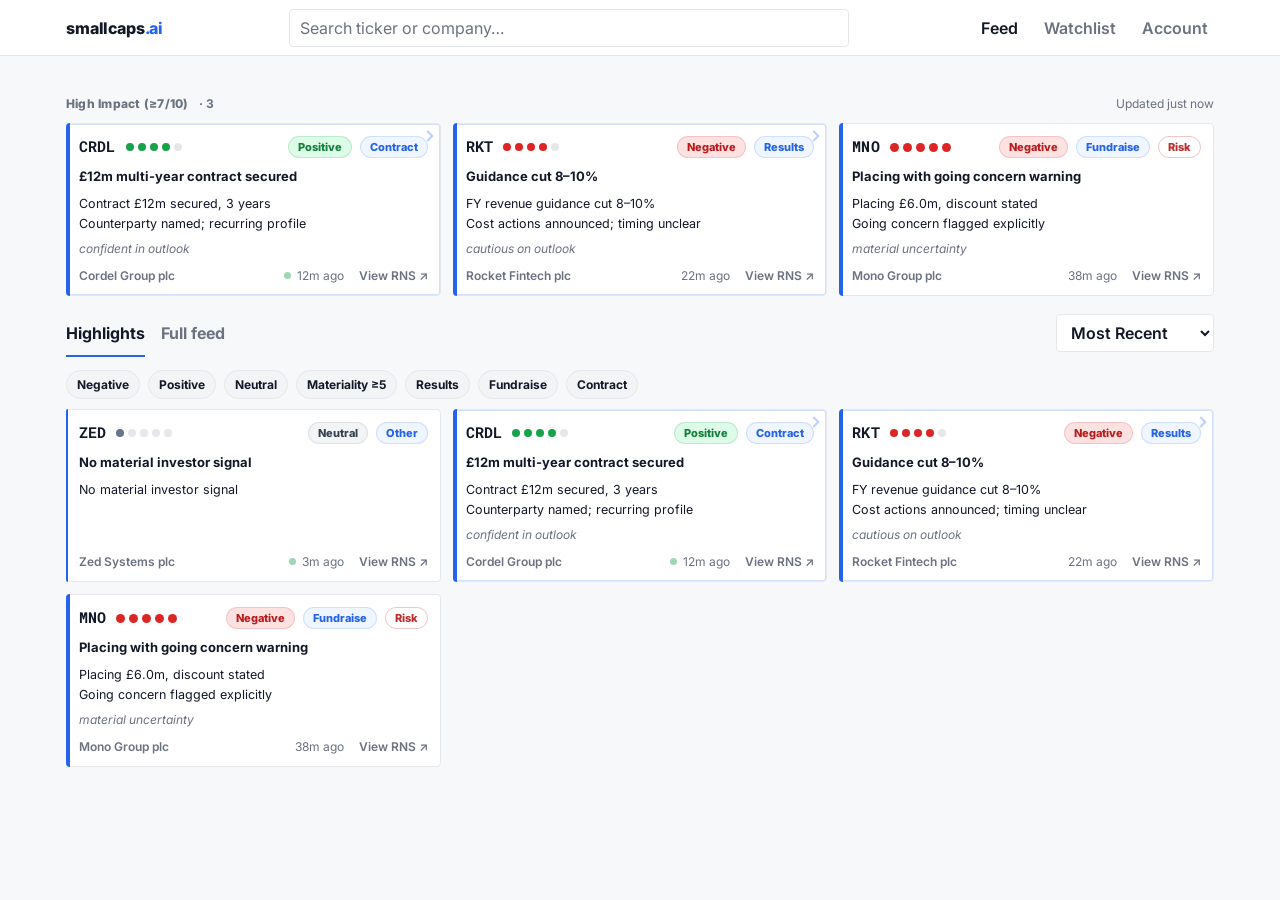
==== commit 5685e6c3: "Refactor styles and improve HTML structure Removed unused CSS variables and adjusted styles for bett" ====
--- a/app/index.html
+++ b/app/index.html
@@ -30,9 +30,6 @@
       --neu-text:#374151;
       --neu-bg:#F3F4F6;
 
-      --gold:#B08D57;          /* institutional gold */
-      --gold-border:#9A7A4E;
-
       --r:4px;
       --topbar-h:56px;
       --maxw:1180px;
@@ -113,13 +110,11 @@
       border-radius:var(--r);
     }
     .nav a.active{color:var(--text)}
-
     @media (max-width: 520px){
       .topbar-inner{ gap:10px; }
       .nav{ display:none; }
     }
 
-    /* Main layout */
     main{
       padding-top: 24px;
       padding-bottom:28px;
@@ -250,34 +245,59 @@
       gap:8px;
       min-height:152px;
       position:relative;
-    }
-
-    .card-top{
-      display:flex;
-      align-items:flex-start;
+
+      /* injected by JS */
+      --accent:var(--primary);
+      --accent-w:2px;
+    }
+
+    /* Brand-blue left accent (thickness by materiality) */
+    .card::before{
+      content:"";
+      position:absolute;
+      left:-1px; top:-1px; bottom:-1px;
+      width:var(--accent-w);
+      background:var(--accent);
+      border-top-left-radius:var(--r);
+      border-bottom-left-radius:var(--r);
+      pointer-events:none;
+    }
+
+    /* Watchlist indicator (no emoji): subtle inset ring + small corner tick */
+    .card.watchlist{
+      box-shadow: inset 0 0 0 1px rgba(37,99,235,.20);
+    }
+    .card.watchlist .watch-tick{ display:inline-block; }
+    .watch-tick{
+      display:none;
+      position:absolute;
+      right:8px;
+      top:8px;
+      width:8px;
+      height:8px;
+      border-right:2px solid rgba(37,99,235,.55);
+      border-bottom:2px solid rgba(37,99,235,.55);
+      transform: rotate(-45deg);
+      opacity:.55;
+      pointer-events:none;
+    }
+
+    /* Topline */
+    .topline{
+      display:flex;
+      align-items:center;
       justify-content:space-between;
       gap:12px;
     }
 
-    .left{ min-width:0; flex:1; }
-
-    /* top row: ticker+impact left, pills right */
-    .ticker-row{
-      display:flex;
-      align-items:center;
-      justify-content:space-between;
+    .ticker-left{
+      display:flex;
+      align-items:center;
       gap:10px;
       min-width:0;
     }
-    .ticker-left{
-      display:flex;
-      align-items:center;
-      gap:10px;
-      min-width:0;
-      flex:1 1 auto;
-    }
-
-    /* Ticker: bigger + bolder; click toggles watchlist */
+
+    /* Ticker always black */
     .ticker-btn{
       background:transparent;
       border:0;
@@ -286,7 +306,6 @@
       cursor:pointer;
       display:inline-flex;
       align-items:center;
-      gap:8px;
       color:var(--text);
       font-family:"Roboto Mono", ui-monospace, SFMono-Regular, Menlo, Monaco, Consolas, "Liberation Mono", monospace;
       font-weight:800;
@@ -301,13 +320,10 @@
       outline-offset:3px;
       border-radius:6px;
     }
-    /* On watchlist: institutional gold accent (no star icon) */
-    .ticker-btn[aria-pressed="true"]{
-      color:var(--gold-border);
-    }
-
-    .impact{
-      display:flex;
+
+    /* Materiality dots: count from materiality_score; colour from sentiment */
+    .impact-dots{
+      display:inline-flex;
       gap:4px;
       align-items:center;
       flex:0 0 auto;
@@ -318,59 +334,66 @@
       border-radius:999px;
       background:var(--border);
     }
-    .dot.filled.pos{ background: var(--pos-text); }
-    .dot.filled.neg{ background: var(--neg-text); }
-    .dot.filled.neu{ background: #6B7280; }
-
-    .pill-row{
+    .dot.filled{ background: var(--dot-color); }
+
+    /* AIM punch: slightly larger extreme dots (sentiment_score 1 or 5) */
+    .dot.extreme{
+      width:9px;
+      height:9px;
+    }
+
+    .top-pills{
       display:flex;
       align-items:center;
       gap:8px;
       flex:0 0 auto;
+      justify-content:flex-end;
       min-width:0;
-      overflow:hidden;
-    }
-    @media (max-width: 520px){
-      .pill-row{ overflow:auto; scrollbar-width:none; }
-      .pill-row::-webkit-scrollbar{ display:none; }
-    }
-
-    /* Unified pill sizing */
-    .sentiment, .cat-tag, .hi-pill{
+    }
+
+    /* Pills */
+    .sentiment, .event-pill, .risk-pill, .conf-pill{
       display:inline-flex;
       align-items:center;
       height:var(--pill-h);
       padding:0 9px;
       border-radius:999px;
       font-size:11px;
-      font-weight:800;
       line-height:1;
       white-space:nowrap;
     }
 
-    .sentiment{ border:1px solid transparent; }
+    .sentiment{ border:1px solid transparent; font-weight:800; }
     .sentiment.pos{ color:var(--pos-text); background:var(--pos-bg); border-color:rgba(21,128,61,.15); }
     .sentiment.neg{ color:var(--neg-text); background:var(--neg-bg); border-color:rgba(185,28,28,.15); }
     .sentiment.neu{ color:var(--neu-text); background:var(--neu-bg); border-color:rgba(55,65,81,.10); }
 
-    /* Category pill: clean + consistent */
-    .cat-tag{
-      font-weight:700;
-      color:#1D4ED8;
+    /* Event category pill — brand blue */
+    .event-pill{
+      font-weight:800;
       background:#EFF6FF;
       border:1px solid rgba(37,99,235,.16);
-    }
-
-    /* High Impact badge (no star) */
-    .hi-pill{
+      color:var(--primary);
+    }
+
+    /* Risk pill (only when flags exist): outline, not filled */
+    .risk-pill{
       font-weight:800;
-      color:var(--primary);
-      background:#EFF6FF;
-      border:1px solid rgba(37,99,235,.20);
+      background:transparent;
+      border:1px solid rgba(185,28,28,.25);
+      color:rgba(185,28,28,.92);
+    }
+
+    /* Low confidence indicator (quiet) */
+    .conf-pill{
+      font-weight:800;
+      background:transparent;
+      border:1px solid rgba(107,114,128,.22);
+      color:rgba(107,114,128,.95);
     }
 
     .headline{
-      margin-top:6px;
+      margin-top:2px;
       font-weight:700;
       font-size:13px;
       line-height:1.3;
@@ -381,38 +404,33 @@
       overflow:hidden;
     }
 
-    .meta{
-      display:flex;
-      align-items:center;
-      gap:0;
-      color:var(--muted);
-      font-size:12px;
-      white-space:nowrap;
-      flex:0 0 auto;
-    }
-    .timestamp{ color:var(--muted); }
-
-    .summary{
-      margin:0;
+    .signals{
+      margin-top:2px;
+      font-size:12.5px;
+      line-height:1.45;
       color:var(--text);
-      font-size:12.5px;
-      line-height:1.4;
-      display:-webkit-box;
-      -webkit-line-clamp:4;
-      -webkit-box-orient:vertical;
-      overflow:hidden;
-    }
-    .context{
-      margin:0;
-      color:var(--muted);
-      font-size:12px;
-      line-height:1.35;
+      display:flex;
+      flex-direction:column;
+      gap:2px;
+    }
+    .signal-line{
       display:-webkit-box;
       -webkit-line-clamp:1;
       -webkit-box-orient:vertical;
       overflow:hidden;
     }
 
+    /* Italic forward-looking only */
+    .forward-tone{
+      font-size:12px;
+      color:var(--muted);
+      font-style:italic;
+      display:-webkit-box;
+      -webkit-line-clamp:1;
+      -webkit-box-orient:vertical;
+      overflow:hidden;
+    }
+
     .card-footer{
       margin-top:auto;
       display:flex;
@@ -422,8 +440,6 @@
       gap:10px;
       min-width:0;
     }
-
-    /* Company stays readable; View RNS becomes least important */
     .company{
       overflow:hidden;
       text-overflow:ellipsis;
@@ -435,28 +451,26 @@
       font-weight:600;
     }
 
+    .meta{
+      display:flex;
+      align-items:center;
+      gap:0;
+      color:var(--muted);
+      font-size:12px;
+      white-space:nowrap;
+      flex:0 0 auto;
+    }
+    .timestamp{ color:var(--muted); }
     .view{
       color:var(--muted);
       font-weight:600;
-      font-size:12px;           /* smaller now (old ticker scale) */
+      font-size:12px;
       white-space:nowrap;
       flex:0 0 auto;
     }
     .view:hover{
       color:var(--primary);
       text-decoration:underline;
-    }
-
-    /* High impact styling */
-    .card.high{ border-color:#D1D5DB; }
-    .card.high::before{
-      content:"";
-      position:absolute;
-      left:-1px; top:-1px; bottom:-1px;
-      width:3px;
-      background:var(--primary);
-      border-top-left-radius:var(--r);
-      border-bottom-left-radius:var(--r);
     }
 
     /* Live dot */
@@ -537,6 +551,24 @@
     .sr-only{
       position:absolute; width:1px; height:1px; padding:0; margin:-1px; overflow:hidden; clip:rect(0,0,0,0); border:0;
     }
+
+    /* MOBILE: deterministic two-row classification */
+    @media (max-width: 640px){
+      .topline{
+        flex-direction:column;
+        align-items:stretch;
+        gap:6px;
+      }
+      .top-pills{
+        justify-content:space-between;
+        gap:8px;
+        flex-wrap:wrap;
+      }
+      .sentiment{ order:1; margin-left:auto; }
+      .event-pill{ order:2; }
+      .risk-pill{ order:3; }
+      .conf-pill{ order:4; }
+    }
   </style>
 </head>
 
@@ -562,14 +594,15 @@
     <!-- HIGH IMPACT SECTION -->
     <div class="section-title">
       <div class="section-left">
-        <div class="label">High Impact</div>
-        <span class="hi-pill" aria-label="High impact section">Impact ≥ 4</span>
+        <div class="label">High Impact (≥7/10)</div>
         <span class="hi-count" id="hiCount">· 0</span>
       </div>
-      <div class="meta"><span class="timestamp" id="hiUpdated">Updated just now</span></div>
+      <div class="meta">
+        <span class="timestamp" id="hiUpdated">Updated just now</span>
+      </div>
     </div>
 
-    <section class="grid" id="highImpactGrid" aria-label="High Impact (impact ≥ 4)"></section>
+    <section class="grid" id="highImpactGrid" aria-label="High Impact (materiality ≥ 7)"></section>
 
     <!-- TABS + SORT -->
     <div class="row" style="margin-top:18px;">
@@ -592,7 +625,7 @@
       <button class="pill" data-filter="Negative" aria-pressed="false">Negative</button>
       <button class="pill" data-filter="Positive" aria-pressed="false">Positive</button>
       <button class="pill" data-filter="Neutral" aria-pressed="false">Neutral</button>
-      <button class="pill" data-filter="Impact>=3" aria-pressed="false">Impact ≥3</button>
+      <button class="pill" data-filter="Impact>=3" aria-pressed="false">Materiality ≥5</button>
       <button class="pill" data-filter="Results" aria-pressed="false">Results</button>
       <button class="pill" data-filter="Fundraise" aria-pressed="false">Fundraise</button>
       <button class="pill" data-filter="Contract" aria-pressed="false">Contract</button>
@@ -613,40 +646,140 @@
   <script>
     // ---- State ----
     const state = {
-      userPlan: "free",          // "free" | "pro"
+      userPlan: "free",                   // "free" | "pro"
       activeFilters: new Set(),
       sort: "recent",
       query: "",
-      watchlist: new Set(),
+      watchlist: new Set(["CRDL","RKT"]),  // demo
     };
 
-    // ---- Mock data (replace with your API) ----
+    // ---- Mock PROMPT-SCHEMA data (replace with your API) ----
+    // Note: published_at and rns_url come from ingestion, not from the AI prompt schema.
     const rns = [
-      { id:"1", ticker:"ABC", company:"Alpha Beta plc", impact:5, sentiment:"Positive", category:"Results", headline:"Trading update: revenue ahead; FY guidance reiterated", summary:"Management notes strong demand across core product lines. FY revenue expected to be ahead of market expectations while margins remain stable.", context:"FY26 revenue guidance reaffirmed; net cash position maintained.", time: minutesAgoISO(12), url:"#", },
-      { id:"2", ticker:"MNO", company:"Mono Group", impact:4, sentiment:"Negative", category:"Fundraise", headline:"Equity placing to strengthen balance sheet", summary:"Company announces an equity raise to support near-term working capital and accelerate delivery timelines. Dilution expected; proceeds earmarked for operations.", context:"Placing at 18% discount; gross proceeds £6.0m.", time: minutesAgoISO(38), url:"#", },
-      { id:"3", ticker:"QRS", company:"Quasar Renewables", impact:4, sentiment:"Positive", category:"Contract", headline:"Material contract win with UK utility partner", summary:"New multi-year agreement expands service footprint and adds recurring revenue profile. Initial phase begins immediately with option to scale.", context:"Contract value up to £12m over 3 years (conditional).", time: minutesAgoISO(75), url:"#", },
-      { id:"4", ticker:"TUV", company:"TUV Tech", impact:3, sentiment:"Neutral", category:"Other", headline:"Director dealing: small on-market purchase", summary:"Non-executive director acquires shares on-market. No change to strategy or outlook disclosed.", context:"Purchase: 25,000 shares at 42.0p.", time: hoursAgoISO(2), url:"#", },
-      { id:"5", ticker:"HJK", company:"HJK Mining", impact:2, sentiment:"Negative", category:"Other", headline:"Operational update: short-term disruption at site", summary:"Temporary interruption impacts near-term output. Remediation underway; company expects to resume normal operations shortly.", context:"FY output range unchanged (subject to recovery timeline).", time: hoursAgoISO(3), url:"#", },
-      { id:"6", ticker:"LMP", company:"Limpet Bio", impact:3, sentiment:"Positive", category:"Other", headline:"Regulatory milestone achieved for lead program", summary:"Regulator accepts filing; next review step scheduled. Company anticipates additional data release in coming weeks.", context:"Submission accepted; timeline dependent on review.", time: hoursAgoISO(5), url:"#", },
-      { id:"7", ticker:"ZED", company:"Zed Systems", impact:1, sentiment:"Neutral", category:"Other", headline:"Notice of AGM and proxy information", summary:"Administrative update including resolutions and voting procedures for the upcoming AGM.", context:"AGM on 19 Mar 2026.", time: daysAgoISO(2), url:"#", },
-      { id:"8", ticker:"RKT", company:"Rocket Fintech", impact:4, sentiment:"Negative", category:"Results", headline:"Guidance revised lower due to churn in SME segment", summary:"Management notes higher churn and slower pipeline conversion. Cost actions announced; focus shifts to retention and unit economics.", context:"FY revenue guide down 8–10%; opex reduction plan initiated.", time: minutesAgoISO(22), url:"#", },
-      { id:"9", ticker:"NIM", company:"Nimbus AI", impact:3, sentiment:"Positive", category:"Other", headline:"Partnership signed; distribution expanded into EU", summary:"New partner provides channel access and onboarding support. Near-term revenue impact expected to be modest; strategic optionality improves.", context:"Initial term 24 months; revenue share disclosed.", time: minutesAgoISO(9), url:"#", },
+      {
+        ticker:"CRDL",
+        company_name:"Cordel Group plc",
+        announcement_date:"2026-03-01",
+        announcement_type:"contract",
+        is_amended:false,
+        currency:"GBP",
+        sentiment:"positive",
+        sentiment_score:4,
+        headline:"£12m multi-year contract secured",
+        key_metric:"£12m",
+        vs_guidance:null,
+        management_tone:"confident in outlook",
+        has_comparatives:false,
+        signal_balance:{positive:2, negative:0, neutral:0},
+        signals:[
+          {level:"positive", label:"Contract £12m secured, 3 years", value:"12", category:"contract"},
+          {level:"positive", label:"Counterparty named; recurring profile", value:null, category:"contract"}
+        ],
+        flags:[],
+        materiality_score:8,
+        category:"contract",
+        confidence:"high",
+
+        // ingestion-only (not from AI)
+        id:"1",
+        published_at: minutesAgoISO(12),
+        rns_url:"#",
+      },
+      {
+        ticker:"MNO",
+        company_name:"Mono Group plc",
+        announcement_date:"2026-03-01",
+        announcement_type:"placing",
+        is_amended:false,
+        currency:"GBP",
+        sentiment:"high_negative",
+        sentiment_score:1,
+        headline:"Placing with going concern warning",
+        key_metric:"£6.0m",
+        vs_guidance:null,
+        management_tone:"material uncertainty",
+        has_comparatives:false,
+        signal_balance:{positive:0, negative:2, neutral:0},
+        signals:[
+          {level:"negative", label:"Placing £6.0m, discount stated", value:"6.0", category:"dilution"},
+          {level:"negative", label:"Going concern flagged explicitly", value:null, category:"balance_sheet"}
+        ],
+        flags:["going_concern"],
+        materiality_score:10,
+        category:"balance_sheet",
+        confidence:"high",
+
+        id:"2",
+        published_at: minutesAgoISO(38),
+        rns_url:"#",
+      },
+      {
+        ticker:"RKT",
+        company_name:"Rocket Fintech plc",
+        announcement_date:"2026-03-01",
+        announcement_type:"results",
+        is_amended:false,
+        currency:"GBP",
+        sentiment:"negative",
+        sentiment_score:2,
+        headline:"Guidance cut 8–10%",
+        key_metric:"8–10%",
+        vs_guidance:"guidance cut",
+        management_tone:"cautious on outlook",
+        has_comparatives:true,
+        signal_balance:{positive:0, negative:1, neutral:1},
+        signals:[
+          {level:"negative", label:"FY revenue guidance cut 8–10%", value:"8–10", category:"earnings"},
+          {level:"neutral", label:"Cost actions announced; timing unclear", value:null, category:"operations"}
+        ],
+        flags:[],
+        materiality_score:7,
+        category:"earnings",
+        confidence:"medium",
+
+        id:"3",
+        published_at: minutesAgoISO(22),
+        rns_url:"#",
+      },
+      {
+        ticker:"ZED",
+        company_name:"Zed Systems plc",
+        announcement_date:"2026-03-01",
+        announcement_type:"other",
+        is_amended:false,
+        currency:"GBP",
+        sentiment:"neutral",
+        sentiment_score:3,
+        headline:"No material investor signal",
+        key_metric:null,
+        vs_guidance:null,
+        management_tone:null,
+        has_comparatives:false,
+        signal_balance:{positive:0, negative:0, neutral:1},
+        signals:[
+          {level:"neutral", label:"No material investor signal", value:null, category:"general"}
+        ],
+        flags:[],
+        materiality_score:2,
+        category:"general",
+        confidence:"low",
+
+        id:"4",
+        published_at: minutesAgoISO(3),
+        rns_url:"#",
+      }
     ];
 
     function minutesAgoISO(m){ return new Date(Date.now() - m*60*1000).toISOString(); }
-    function hoursAgoISO(h){ return new Date(Date.now() - h*60*60*1000).toISOString(); }
-    function daysAgoISO(d){ return new Date(Date.now() - d*24*60*60*1000).toISOString(); }
 
     function fmtRelative(iso){
       const t = new Date(iso).getTime();
       const now = Date.now();
       const diffMin = Math.floor((now - t) / 60000);
-
       if (diffMin < 1) return "just now";
       if (diffMin < 60) return `${diffMin}m ago`;
       const diffHr = Math.floor(diffMin / 60);
       if (diffHr < 24) return `${diffHr}h ago`;
-
       const d = new Date(iso);
       return d.toLocaleDateString(undefined, { day:"2-digit", month:"short" });
     }
@@ -656,26 +789,8 @@
       return (Date.now() - t) <= mins * 60 * 1000;
     }
 
-    function dots(n, sentiment){
-      const cls =
-        sentiment === "Positive" ? "pos" :
-        sentiment === "Negative" ? "neg" : "neu";
-
-      let out = "";
-      for (let i=1;i<=5;i++){
-        out += `<span class="dot ${i<=n ? `filled ${cls}` : ""}"></span>`;
-      }
-      return out;
-    }
-
-    function sentimentClass(s){
-      if (s === "Positive") return "pos";
-      if (s === "Negative") return "neg";
-      return "neu";
-    }
-
     function esc(str){
-      return String(str)
+      return String(str ?? "")
         .replaceAll("&","&amp;")
         .replaceAll("<","&lt;")
         .replaceAll(">","&gt;")
@@ -683,17 +798,96 @@
         .replaceAll("'","&#039;");
     }
 
-    // OR logic within sentiment + category groups; AND across groups
+    // ---- Schema mappings (prompt-aligned) ----
+    function sentimentPillText(sentiment){
+      if (sentiment === "high_positive" || sentiment === "positive") return "Positive";
+      if (sentiment === "high_negative" || sentiment === "negative") return "Negative";
+      return "Neutral";
+    }
+
+    function sentimentClass(sentiment){
+      if (sentiment === "high_positive" || sentiment === "positive") return "pos";
+      if (sentiment === "high_negative" || sentiment === "negative") return "neg";
+      return "neu";
+    }
+
+    function eventLabel(item){
+      const t = item.announcement_type;
+      if (t === "placing") return "Fundraise";
+      if (t === "results") return "Results";
+      if (t === "contract") return "Contract";
+      if (t === "director_dealing") return "Insider";
+      if (t === "acquisition") return "M&A";
+      if (t === "regulatory") return "Regulatory";
+      if (t === "trading_update") return "Trading";
+      return "Other";
+    }
+
+    // Dots colour strictly from sentiment (fixed)
+    function dotColorFixed(sentiment){
+      if (sentiment === "positive" || sentiment === "high_positive") return "#16A34A";
+      if (sentiment === "negative" || sentiment === "high_negative") return "#DC2626";
+      return "#64748B";
+    }
+
+    // Accent thickness from materiality (still brand blue)
+    function accentWidth(materiality){
+      const m = Number(materiality || 1);
+      return (m >= 7) ? "4px" : "2px";
+    }
+
+    // materiality_score (1–10) -> filled dots (1–5)
+    function filledDots(materiality){
+      const m = Math.max(1, Math.min(10, Number(materiality || 1)));
+      if (m <= 2) return 1;
+      if (m <= 4) return 2;
+      if (m <= 6) return 3;
+      if (m <= 8) return 4;
+      return 5;
+    }
+
+    // AIM punch on extremes (sentiment_score 1 or 5)
+    function dotsHTML(materiality, sentimentScore, dotHex, tooltip){
+      const n = filledDots(materiality);
+      const extreme = (Number(sentimentScore) === 1 || Number(sentimentScore) === 5) ? "extreme" : "";
+
+      let out = `<span class="impact-dots" title="${esc(tooltip)}" aria-label="${esc(tooltip)}">`;
+      for (let i=1;i<=5;i++){
+        const filled = i <= n ? "filled" : "";
+        out += `<span class="dot ${filled} ${filled ? extreme : ""}" style="${filled ? `--dot-color:${dotHex}` : ""}"></span>`;
+      }
+      out += `</span>`;
+      return out;
+    }
+
+    function hasRisk(flags){
+      return Array.isArray(flags) && flags.length > 0;
+    }
+
+    function isNoSignal(item){
+      const s0 = item?.signals?.[0]?.label || "";
+      return String(s0) === "No material investor signal";
+    }
+
+    function confidenceLabel(conf){
+      if (conf === "low") return "low";
+      return null;
+    }
+
+    // Filters
     function matchFilters(item){
       const f = state.activeFilters;
 
       const sentiments = ["Negative","Positive","Neutral"].filter(x => f.has(x));
       const categories = ["Results","Fundraise","Contract"].filter(x => f.has(x));
-      const impact3 = f.has("Impact>=3");
-
-      if (sentiments.length && !sentiments.includes(item.sentiment)) return false;
-      if (categories.length && !categories.includes(item.category)) return false;
-      if (impact3 && item.impact < 3) return false;
+      const mat5 = f.has("Impact>=3"); // label says Materiality ≥5
+
+      const sText = sentimentPillText(item.sentiment);
+      const eText = eventLabel(item);
+
+      if (mat5 && Number(item.materiality_score || 0) < 5) return false;
+      if (sentiments.length && !sentiments.includes(sText)) return false;
+      if (categories.length && !categories.includes(eText)) return false;
 
       return true;
     }
@@ -703,66 +897,110 @@
       if (!q) return true;
       return (
         item.ticker.toLowerCase().includes(q) ||
-        item.company.toLowerCase().includes(q) ||
-        item.headline.toLowerCase().includes(q)
+        item.company_name.toLowerCase().includes(q) ||
+        (item.headline || "").toLowerCase().includes(q)
       );
+    }
+
+    // Impact sort: materiality desc, directionality desc, then recency
+    function directionalityWeight(sentimentScore){
+      const s = Number(sentimentScore || 3);
+      return Math.abs(s - 3);
     }
 
     function sortItems(items){
       if (state.sort === "impact"){
-        return [...items].sort((a,b) => (b.impact - a.impact) || (new Date(b.time) - new Date(a.time)));
+        return [...items].sort((a,b) =>
+          (Number(b.materiality_score) - Number(a.materiality_score)) ||
+          (directionalityWeight(b.sentiment_score) - directionalityWeight(a.sentiment_score)) ||
+          (new Date(b.published_at) - new Date(a.published_at))
+        );
       }
-      return [...items].sort((a,b) => new Date(b.time) - new Date(a.time));
-    }
-
-    function cardHTML(item, { high=false }={}){
-      const catTag = item.category && item.category !== "Other"
-        ? `<span class="cat-tag">${esc(item.category)}</span>`
-        : "";
-
-      const liveDot = isWithinMinutes(item.time, 15)
+      return [...items].sort((a,b) => new Date(b.published_at) - new Date(a.published_at));
+    }
+
+    function cardHTML(item){
+      const isWatch = state.watchlist.has(item.ticker);
+      const noSignal = isNoSignal(item);
+
+      const aW = accentWidth(item.materiality_score);
+      const dotHex = dotColorFixed(noSignal ? "neutral" : item.sentiment);
+
+      const m = Math.max(1, Math.min(10, Number(item.materiality_score || 1)));
+      const dotsN = filledDots(m);
+      const dotTip = `Materiality ${m}/10 (${dotsN}/5 dots)`;
+
+      const liveDot = isWithinMinutes(item.published_at, 15)
         ? `<span class="live-dot" aria-hidden="true"></span>`
         : "";
 
-      const pressed = state.watchlist.has(item.ticker) ? "true" : "false";
+      const tone = item.management_tone
+        ? `<div class="forward-tone">${esc(item.management_tone)}</div>`
+        : "";
+
+      // Signals: 2 by default; 3rd only if materiality >= 8 OR flags exist
+      const showThird = (Number(item.materiality_score || 0) >= 8) || hasRisk(item.flags);
+      const maxLines = showThird ? 3 : 2;
+
+      const sigLines = (item.signals || []).slice(0, maxLines).map(s => (
+        `<div class="signal-line">${esc(s.label)}</div>`
+      )).join("");
+
+      const risk = (!noSignal && hasRisk(item.flags))
+        ? `<span class="risk-pill" title="${esc(item.flags.join(", "))}">Risk</span>`
+        : "";
+
+      const conf = (!noSignal && confidenceLabel(item.confidence))
+        ? `<span class="conf-pill" title="AI extraction confidence low">Low conf</span>`
+        : "";
 
       return `
-        <article class="card ${high ? "high" : ""}" data-id="${item.id}">
+        <article class="card ${isWatch ? "watchlist" : ""}"
+          style="--accent:var(--primary); --accent-w:${aW}"
+          data-id="${esc(item.id)}" data-ticker="${esc(item.ticker)}">
+
+          <span class="watch-tick" aria-hidden="true"></span>
+
           <div class="card-top">
-            <div class="left">
-              <div class="ticker-row">
-                <div class="ticker-left">
-                  <button class="ticker-btn"
-                    type="button"
-                    aria-label="Toggle watchlist for ${esc(item.ticker)}"
-                    aria-pressed="${pressed}"
-                    data-watch-ticker="${esc(item.ticker)}">
-                    ${esc(item.ticker)}
-                  </button>
-                  <div class="impact" aria-label="Impact ${item.impact}/5">${dots(item.impact, item.sentiment)}</div>
-                </div>
-
-                <div class="pill-row">
-                  <span class="sentiment ${sentimentClass(item.sentiment)}">${esc(item.sentiment)}</span>
-                  ${catTag}
-                </div>
+            <div class="topline">
+              <div class="ticker-left">
+                <button class="ticker-btn"
+                  type="button"
+                  aria-label="Toggle watchlist for ${esc(item.ticker)}"
+                  aria-pressed="${isWatch ? "true" : "false"}"
+                  data-watch-ticker="${esc(item.ticker)}">
+                  ${esc(item.ticker)}
+                </button>
+
+                ${dotsHTML(item.materiality_score, item.sentiment_score, dotHex, dotTip)}
               </div>
 
-              <div class="headline">${esc(item.headline)}</div>
+              <div class="top-pills">
+                <span class="sentiment ${sentimentClass(noSignal ? "neutral" : item.sentiment)}">${esc(sentimentPillText(noSignal ? "neutral" : item.sentiment))}</span>
+                <span class="event-pill">${esc(eventLabel(item))}</span>
+                ${risk}
+                ${conf}
+              </div>
             </div>
+          </div>
+
+          <div class="headline">${esc(item.headline)}</div>
+
+          <div class="signals">
+            ${sigLines || `<div class="signal-line">No material investor signal</div>`}
+          </div>
+
+          ${tone}
+
+          <div class="card-footer">
+            <span class="company" title="${esc(item.company_name)}">${esc(item.company_name)}</span>
 
             <div class="meta">
               ${liveDot}
-              <span class="timestamp" data-time="${item.time}">${fmtRelative(item.time)}</span>
+              <span class="timestamp" data-time="${esc(item.published_at)}">${fmtRelative(item.published_at)}</span>
+              <span style="padding:0 6px; color:transparent;">·</span>
+              <a class="view" href="${esc(item.rns_url)}" target="_blank" rel="noopener">View RNS ↗</a>
             </div>
-          </div>
-
-          <p class="summary">${esc(item.summary)}</p>
-          ${item.context ? `<p class="context">📌 ${esc(item.context)}</p>` : ``}
-
-          <div class="card-footer">
-            <span class="company" title="${esc(item.company)}">${esc(item.company)}</span>
-            <a class="view" href="${item.url}" target="_blank" rel="noopener">View RNS ↗</a>
           </div>
         </article>
       `;
@@ -796,62 +1034,49 @@
       btn.onclick = () => alert("Route to /account/upgrade (no modal).");
     }
 
-    // Watchlist toggling via ticker click
+    // Watchlist toggle via ticker click (ring + corner tick; no clutter)
     function bindTickerWatch(){
       document.querySelectorAll("[data-watch-ticker]").forEach(btn => {
         const ticker = btn.getAttribute("data-watch-ticker");
-        btn.setAttribute("aria-pressed", String(state.watchlist.has(ticker)));
-
         btn.onclick = (e) => {
           e.preventDefault();
           if (state.watchlist.has(ticker)) state.watchlist.delete(ticker);
           else state.watchlist.add(ticker);
-
-          btn.setAttribute("aria-pressed", String(state.watchlist.has(ticker)));
+          render();
         };
       });
     }
 
     function render(){
-      // High Impact: always sorted by impact desc, then time desc
-      const hiAll = [...rns]
-        .filter(x => x.impact >= 4)
-        .filter(matchQuery)
-        .filter(matchFilters)
-        .sort((a,b) => (b.impact - a.impact) || (new Date(b.time) - new Date(a.time)));
-
-      const hi = hiAll.slice(0,5);
-
-      document.getElementById("highImpactGrid").innerHTML =
-        hi.map(item => cardHTML(item, {high:true})).join("");
-
-      document.getElementById("hiCount").textContent = `· ${hi.length}`;
-
-      // Highlights: ungated
-      const highlights = sortItems(rns)
-        .filter(matchQuery)
-        .filter(matchFilters)
-        .slice(0,9);
-
-      document.getElementById("highlightsGrid").innerHTML =
-        highlights.map(item => cardHTML(item)).join("");
-
-      // Full feed (gated for free users)
-      const items = sortItems(rns)
+      const itemsBase = rns
         .filter(matchQuery)
         .filter(matchFilters);
 
+      // High Impact section: materiality >= 7
+      const hiAll = sortItems(itemsBase).filter(x => Number(x.materiality_score || 0) >= 7);
+      const hi = hiAll.slice(0,6);
+
+      document.getElementById("highImpactGrid").innerHTML = hi.map(cardHTML).join("");
+      document.getElementById("hiCount").textContent = `· ${hi.length}`;
+
+      // Highlights
+      const highlights = sortItems(itemsBase).slice(0,9);
+      document.getElementById("highlightsGrid").innerHTML = highlights.map(cardHTML).join("");
+
+      // Full feed (gated for free users)
+      const allItems = sortItems(itemsBase);
       const allGrid = document.getElementById("allGrid");
+
       if (state.userPlan === "free"){
-        const first = items.slice(0,3);
-        const rest = items.slice(3);
+        const first = allItems.slice(0,3);
+        const rest = allItems.slice(3);
 
         allGrid.innerHTML =
-          first.map(item => cardHTML(item)).join("") +
+          first.map(cardHTML).join("") +
           (rest.length ? `
             <div class="gated" style="grid-column:1 / -1; border-radius:var(--r);">
               <div class="grid">
-                ${rest.map(item => cardHTML(item)).join("")}
+                ${rest.map(cardHTML).join("")}
               </div>
               <div class="gate-overlay">
                 <div class="gate-panel" role="region" aria-label="Upgrade gate">
@@ -865,7 +1090,7 @@
             </div>
           ` : "");
       } else {
-        allGrid.innerHTML = items.map(item => cardHTML(item)).join("");
+        allGrid.innerHTML = allItems.map(cardHTML).join("");
       }
 
       bindUpgrade();
@@ -901,7 +1126,7 @@
       });
     });
 
-    // Sort (affects highlights + full feed; not high impact)
+    // Sort
     document.getElementById("sortSelect").addEventListener("change", (e) => {
       state.sort = e.target.value;
       render();
@@ -922,9 +1147,7 @@
     render();
 
     // Lightweight time updater
-    setInterval(() => {
-      updateTimes();
-    }, 30_000);
+    setInterval(() => updateTimes(), 30_000);
   </script>
 </body>
 </html>
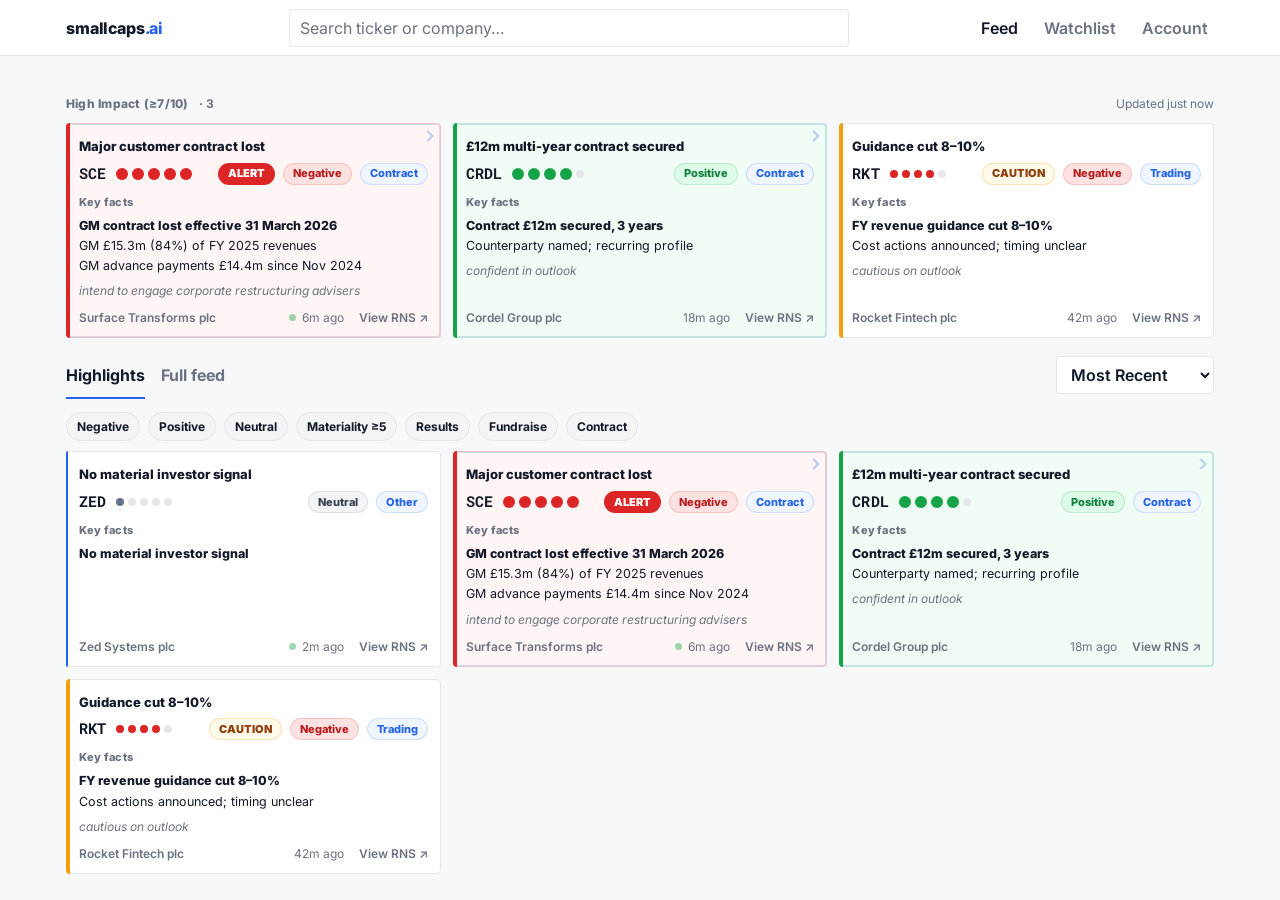
==== commit ff773d14: "Enhance styles and update demo data for alerts Updated styles and added new alert and caution pills " ====
--- a/app/index.html
+++ b/app/index.html
@@ -243,7 +243,7 @@
       display:flex;
       flex-direction:column;
       gap:8px;
-      min-height:152px;
+      min-height:164px;
       position:relative;
 
       /* injected by JS */
@@ -251,7 +251,17 @@
       --accent-w:2px;
     }
 
-    /* Brand-blue left accent (thickness by materiality) */
+    /* Severity wash states */
+    .card.alert{
+      background:#FFF5F5;
+      border-color: rgba(220,38,38,.25);
+    }
+    .card.breakout{
+      background:#F0FDF4;
+      border-color: rgba(22,163,74,.22);
+    }
+
+    /* Left accent (colour encodes severity/direction; thickness encodes materiality) */
     .card::before{
       content:"";
       position:absolute;
@@ -297,7 +307,7 @@
       min-width:0;
     }
 
-    /* Ticker always black */
+    /* Ticker */
     .ticker-btn{
       background:transparent;
       border:0;
@@ -321,7 +331,7 @@
       border-radius:6px;
     }
 
-    /* Materiality dots: count from materiality_score; colour from sentiment */
+    /* Materiality dots */
     .impact-dots{
       display:inline-flex;
       gap:4px;
@@ -336,10 +346,10 @@
     }
     .dot.filled{ background: var(--dot-color); }
 
-    /* AIM punch: slightly larger extreme dots (sentiment_score 1 or 5) */
+    /* Stronger “extreme” (sentiment_score 1 or 5) */
     .dot.extreme{
-      width:9px;
-      height:9px;
+      width:12px;
+      height:12px;
     }
 
     .top-pills{
@@ -352,7 +362,7 @@
     }
 
     /* Pills */
-    .sentiment, .event-pill, .risk-pill, .conf-pill{
+    .sentiment, .event-pill, .risk-pill, .conf-pill, .alert-pill, .caution-pill{
       display:inline-flex;
       align-items:center;
       height:var(--pill-h);
@@ -392,9 +402,24 @@
       color:rgba(107,114,128,.95);
     }
 
+    /* ALERT / CAUTION pills */
+    .alert-pill{
+      font-weight:900;
+      color:#fff;
+      background:#DC2626;
+      border:1px solid rgba(220,38,38,.25);
+    }
+    .caution-pill{
+      font-weight:900;
+      color:#92400E;
+      background:#FFFBEB;
+      border:1px solid rgba(245,158,11,.25);
+    }
+
+    /* Meaning-first hierarchy */
     .headline{
       margin-top:2px;
-      font-weight:700;
+      font-weight:800;
       font-size:13px;
       line-height:1.3;
       color:var(--text);
@@ -404,8 +429,15 @@
       overflow:hidden;
     }
 
+    .signals-label{
+      font-size:11px;
+      font-weight:800;
+      color:var(--muted);
+      letter-spacing:0.02em;
+      margin-top:2px;
+    }
+
     .signals{
-      margin-top:2px;
       font-size:12.5px;
       line-height:1.45;
       color:var(--text);
@@ -419,6 +451,7 @@
       -webkit-box-orient:vertical;
       overflow:hidden;
     }
+    .signal-main{ font-weight:800; }
 
     /* Italic forward-looking only */
     .forward-tone{
@@ -564,6 +597,8 @@
         gap:8px;
         flex-wrap:wrap;
       }
+      .alert-pill{ order:0; }
+      .caution-pill{ order:0; }
       .sentiment{ order:1; margin-left:auto; }
       .event-pill{ order:2; }
       .risk-pill{ order:3; }
@@ -625,7 +660,7 @@
       <button class="pill" data-filter="Negative" aria-pressed="false">Negative</button>
       <button class="pill" data-filter="Positive" aria-pressed="false">Positive</button>
       <button class="pill" data-filter="Neutral" aria-pressed="false">Neutral</button>
-      <button class="pill" data-filter="Impact>=3" aria-pressed="false">Materiality ≥5</button>
+      <button class="pill" data-filter="Materiality>=5" aria-pressed="false">Materiality ≥5</button>
       <button class="pill" data-filter="Results" aria-pressed="false">Results</button>
       <button class="pill" data-filter="Fundraise" aria-pressed="false">Fundraise</button>
       <button class="pill" data-filter="Contract" aria-pressed="false">Contract</button>
@@ -650,74 +685,76 @@
       activeFilters: new Set(),
       sort: "recent",
       query: "",
-      watchlist: new Set(["CRDL","RKT"]),  // demo
+      watchlist: new Set(["SCE","CRDL"]),  // demo
     };
 
-    // ---- Mock PROMPT-SCHEMA data (replace with your API) ----
-    // Note: published_at and rns_url come from ingestion, not from the AI prompt schema.
+    // ---- Demo data: AI prompt schema + ingestion fields ----
+    // Backend should return: { ...AI fields..., id, published_at, rns_url }
     const rns = [
+      {
+        ticker:"SCE",
+        company_name:"Surface Transforms plc",
+        announcement_date:null,
+        announcement_type:"contract",
+        is_amended:false,
+        currency:"GBP",
+        sentiment:"high_negative",
+        sentiment_score:1,
+        headline:"Major customer contract lost",
+        key_metric:"£15.3m",
+        vs_guidance:null,
+        management_tone:"intend to engage corporate restructuring advisers",
+        has_comparatives:true,
+        signal_summary:"Major customer contract lost. £15.3m key metric. GM contract lost effective 31 March 2026. **intend to engage corporate restructuring advisers**.",
+        signal_balance:{positive:0, negative:3, neutral:0},
+        signals:[
+          {level:"negative", label:"GM contract lost effective 31 March 2026", value:null, category:"contract"},
+          {level:"negative", label:"GM £15.3m (84%) of FY 2025 revenues", value:"15.3", category:"earnings"},
+          {level:"negative", label:"GM advance payments £14.4m since Nov 2024", value:"14.4", category:"balance_sheet"},
+        ],
+        flags:[],
+        impact:"high",
+        materiality_score:10,
+        category:"contract",
+        confidence:"high",
+        id:"sce-1",
+        published_at: minutesAgoISO(6),
+        rns_url:"#",
+      },
       {
         ticker:"CRDL",
         company_name:"Cordel Group plc",
-        announcement_date:"2026-03-01",
+        announcement_date:"2026-03-04",
         announcement_type:"contract",
         is_amended:false,
         currency:"GBP",
-        sentiment:"positive",
-        sentiment_score:4,
+        sentiment:"high_positive",
+        sentiment_score:5,
         headline:"£12m multi-year contract secured",
         key_metric:"£12m",
         vs_guidance:null,
         management_tone:"confident in outlook",
         has_comparatives:false,
+        signal_summary:"£12m contract secured. Key metric £12m. Contract £12m secured, 3 years. **confident in outlook**.",
         signal_balance:{positive:2, negative:0, neutral:0},
         signals:[
           {level:"positive", label:"Contract £12m secured, 3 years", value:"12", category:"contract"},
-          {level:"positive", label:"Counterparty named; recurring profile", value:null, category:"contract"}
+          {level:"positive", label:"Counterparty named; recurring profile", value:null, category:"contract"},
         ],
         flags:[],
+        impact:"high",
         materiality_score:8,
         category:"contract",
         confidence:"high",
-
-        // ingestion-only (not from AI)
-        id:"1",
-        published_at: minutesAgoISO(12),
-        rns_url:"#",
-      },
-      {
-        ticker:"MNO",
-        company_name:"Mono Group plc",
-        announcement_date:"2026-03-01",
-        announcement_type:"placing",
-        is_amended:false,
-        currency:"GBP",
-        sentiment:"high_negative",
-        sentiment_score:1,
-        headline:"Placing with going concern warning",
-        key_metric:"£6.0m",
-        vs_guidance:null,
-        management_tone:"material uncertainty",
-        has_comparatives:false,
-        signal_balance:{positive:0, negative:2, neutral:0},
-        signals:[
-          {level:"negative", label:"Placing £6.0m, discount stated", value:"6.0", category:"dilution"},
-          {level:"negative", label:"Going concern flagged explicitly", value:null, category:"balance_sheet"}
-        ],
-        flags:["going_concern"],
-        materiality_score:10,
-        category:"balance_sheet",
-        confidence:"high",
-
-        id:"2",
-        published_at: minutesAgoISO(38),
+        id:"crdl-1",
+        published_at: minutesAgoISO(18),
         rns_url:"#",
       },
       {
         ticker:"RKT",
         company_name:"Rocket Fintech plc",
-        announcement_date:"2026-03-01",
-        announcement_type:"results",
+        announcement_date:"2026-03-04",
+        announcement_type:"trading_update",
         is_amended:false,
         currency:"GBP",
         sentiment:"negative",
@@ -727,24 +764,25 @@
         vs_guidance:"guidance cut",
         management_tone:"cautious on outlook",
         has_comparatives:true,
+        signal_summary:"Guidance cut 8–10%. Key metric 8–10%. FY revenue guidance cut 8–10%. **cautious on outlook**.",
         signal_balance:{positive:0, negative:1, neutral:1},
         signals:[
           {level:"negative", label:"FY revenue guidance cut 8–10%", value:"8–10", category:"earnings"},
-          {level:"neutral", label:"Cost actions announced; timing unclear", value:null, category:"operations"}
+          {level:"neutral", label:"Cost actions announced; timing unclear", value:null, category:"operations"},
         ],
         flags:[],
+        impact:"high",
         materiality_score:7,
         category:"earnings",
         confidence:"medium",
-
-        id:"3",
-        published_at: minutesAgoISO(22),
+        id:"rkt-1",
+        published_at: minutesAgoISO(42),
         rns_url:"#",
       },
       {
         ticker:"ZED",
         company_name:"Zed Systems plc",
-        announcement_date:"2026-03-01",
+        announcement_date:"2026-03-04",
         announcement_type:"other",
         is_amended:false,
         currency:"GBP",
@@ -755,17 +793,18 @@
         vs_guidance:null,
         management_tone:null,
         has_comparatives:false,
+        signal_summary:"No material investor signal identified.",
         signal_balance:{positive:0, negative:0, neutral:1},
         signals:[
           {level:"neutral", label:"No material investor signal", value:null, category:"general"}
         ],
         flags:[],
+        impact:"low",
         materiality_score:2,
         category:"general",
         confidence:"low",
-
-        id:"4",
-        published_at: minutesAgoISO(3),
+        id:"zed-1",
+        published_at: minutesAgoISO(2),
         rns_url:"#",
       }
     ];
@@ -798,7 +837,7 @@
         .replaceAll("'","&#039;");
     }
 
-    // ---- Schema mappings (prompt-aligned) ----
+    // ---- Prompt-schema mappings ----
     function sentimentPillText(sentiment){
       if (sentiment === "high_positive" || sentiment === "positive") return "Positive";
       if (sentiment === "high_negative" || sentiment === "negative") return "Negative";
@@ -823,20 +862,17 @@
       return "Other";
     }
 
-    // Dots colour strictly from sentiment (fixed)
     function dotColorFixed(sentiment){
       if (sentiment === "positive" || sentiment === "high_positive") return "#16A34A";
       if (sentiment === "negative" || sentiment === "high_negative") return "#DC2626";
       return "#64748B";
     }
 
-    // Accent thickness from materiality (still brand blue)
     function accentWidth(materiality){
       const m = Number(materiality || 1);
       return (m >= 7) ? "4px" : "2px";
     }
 
-    // materiality_score (1–10) -> filled dots (1–5)
     function filledDots(materiality){
       const m = Math.max(1, Math.min(10, Number(materiality || 1)));
       if (m <= 2) return 1;
@@ -846,7 +882,6 @@
       return 5;
     }
 
-    // AIM punch on extremes (sentiment_score 1 or 5)
     function dotsHTML(materiality, sentimentScore, dotHex, tooltip){
       const n = filledDots(materiality);
       const extreme = (Number(sentimentScore) === 1 || Number(sentimentScore) === 5) ? "extreme" : "";
@@ -874,13 +909,58 @@
       return null;
     }
 
-    // Filters
+    // ---- Severity helpers (recommended) ----
+    function hasAnyFlag(item, set){
+      const flags = Array.isArray(item.flags) ? item.flags : [];
+      return flags.some(f => set.has(f));
+    }
+
+    const CRITICAL_FLAGS = new Set([
+      "going_concern",
+      "nomad_resignation",
+      "suspension_risk",
+      "administration",
+      "trading_halt",
+      "covenant_breach",
+      "rto_triggered"
+    ]);
+
+    function isCriticalAlert(item){
+      const s = Number(item.sentiment_score || 3);
+      const m = Number(item.materiality_score || 1);
+      return (s === 1) || (m >= 9 && s <= 2) || hasAnyFlag(item, CRITICAL_FLAGS);
+    }
+
+    function isCautionAlert(item){
+      if (isCriticalAlert(item)) return false;
+      const s = Number(item.sentiment_score || 3);
+      const m = Number(item.materiality_score || 1);
+      const impact = String(item.impact || "");
+      return (s === 2 && m >= 7) || (impact === "high" && s === 2);
+    }
+
+    // Positive highlight: subtle (green accent + wash), no big pill by default
+    function isHighPositive(item){
+      if (isCriticalAlert(item) || isCautionAlert(item)) return false;
+      const s = Number(item.sentiment_score || 3);
+      const m = Number(item.materiality_score || 1);
+      return (s === 5 && m >= 7) || (m >= 9 && s >= 4);
+    }
+
+    function accentColorFor(item){
+      if (isCriticalAlert(item)) return "#DC2626"; // red
+      if (isHighPositive(item))  return "#16A34A"; // green
+      if (isCautionAlert(item))  return "#F59E0B"; // amber
+      return "var(--primary)";
+    }
+
+    // ---- Filters ----
     function matchFilters(item){
       const f = state.activeFilters;
 
       const sentiments = ["Negative","Positive","Neutral"].filter(x => f.has(x));
       const categories = ["Results","Fundraise","Contract"].filter(x => f.has(x));
-      const mat5 = f.has("Impact>=3"); // label says Materiality ≥5
+      const mat5 = f.has("Materiality>=5");
 
       const sText = sentimentPillText(item.sentiment);
       const eText = eventLabel(item);
@@ -896,9 +976,9 @@
       const q = state.query.trim().toLowerCase();
       if (!q) return true;
       return (
-        item.ticker.toLowerCase().includes(q) ||
-        item.company_name.toLowerCase().includes(q) ||
-        (item.headline || "").toLowerCase().includes(q)
+        String(item.ticker || "").toLowerCase().includes(q) ||
+        String(item.company_name || "").toLowerCase().includes(q) ||
+        String(item.headline || "").toLowerCase().includes(q)
       );
     }
 
@@ -919,11 +999,18 @@
       return [...items].sort((a,b) => new Date(b.published_at) - new Date(a.published_at));
     }
 
+    // ---- Card renderer (recommended changes: severity bar, alert/caution, key facts label, bold first fact) ----
     function cardHTML(item){
       const isWatch = state.watchlist.has(item.ticker);
       const noSignal = isNoSignal(item);
 
+      const critical = !noSignal && isCriticalAlert(item);
+      const caution  = !noSignal && isCautionAlert(item);
+      const highPos  = !noSignal && isHighPositive(item);
+
       const aW = accentWidth(item.materiality_score);
+      const accent = noSignal ? "var(--primary)" : accentColorFor(item);
+
       const dotHex = dotColorFixed(noSignal ? "neutral" : item.sentiment);
 
       const m = Math.max(1, Math.min(10, Number(item.materiality_score || 1)));
@@ -938,13 +1025,15 @@
         ? `<div class="forward-tone">${esc(item.management_tone)}</div>`
         : "";
 
-      // Signals: 2 by default; 3rd only if materiality >= 8 OR flags exist
       const showThird = (Number(item.materiality_score || 0) >= 8) || hasRisk(item.flags);
       const maxLines = showThird ? 3 : 2;
 
-      const sigLines = (item.signals || []).slice(0, maxLines).map(s => (
-        `<div class="signal-line">${esc(s.label)}</div>`
-      )).join("");
+      const sig = (item.signals || []).slice(0, maxLines);
+      const sigLines = sig.length
+        ? sig.map((s, idx) => (
+            `<div class="signal-line ${idx === 0 ? "signal-main" : ""}">${esc(s.label)}</div>`
+          )).join("")
+        : `<div class="signal-line signal-main">No material investor signal</div>`;
 
       const risk = (!noSignal && hasRisk(item.flags))
         ? `<span class="risk-pill" title="${esc(item.flags.join(", "))}">Risk</span>`
@@ -954,40 +1043,49 @@
         ? `<span class="conf-pill" title="AI extraction confidence low">Low conf</span>`
         : "";
 
+      const alertPill = critical ? `<span class="alert-pill">ALERT</span>` : "";
+      const cautionPill = (!critical && caution) ? `<span class="caution-pill">CAUTION</span>` : "";
+
+      const headlineTitle = item.signal_summary ? esc(item.signal_summary) : "";
+
       return `
-        <article class="card ${isWatch ? "watchlist" : ""}"
-          style="--accent:var(--primary); --accent-w:${aW}"
+        <article class="card ${isWatch ? "watchlist" : ""} ${critical ? "alert" : ""} ${highPos ? "breakout" : ""}"
+          style="--accent:${accent}; --accent-w:${aW}"
           data-id="${esc(item.id)}" data-ticker="${esc(item.ticker)}">
 
           <span class="watch-tick" aria-hidden="true"></span>
 
-          <div class="card-top">
-            <div class="topline">
-              <div class="ticker-left">
-                <button class="ticker-btn"
-                  type="button"
-                  aria-label="Toggle watchlist for ${esc(item.ticker)}"
-                  aria-pressed="${isWatch ? "true" : "false"}"
-                  data-watch-ticker="${esc(item.ticker)}">
-                  ${esc(item.ticker)}
-                </button>
-
-                ${dotsHTML(item.materiality_score, item.sentiment_score, dotHex, dotTip)}
-              </div>
-
-              <div class="top-pills">
-                <span class="sentiment ${sentimentClass(noSignal ? "neutral" : item.sentiment)}">${esc(sentimentPillText(noSignal ? "neutral" : item.sentiment))}</span>
-                <span class="event-pill">${esc(eventLabel(item))}</span>
-                ${risk}
-                ${conf}
-              </div>
+          <!-- Meaning-first: headline above classification row -->
+          <div class="headline" title="${headlineTitle}">${esc(item.headline)}</div>
+
+          <div class="topline">
+            <div class="ticker-left">
+              <button class="ticker-btn"
+                type="button"
+                aria-label="Toggle watchlist for ${esc(item.ticker)}"
+                aria-pressed="${isWatch ? "true" : "false"}"
+                data-watch-ticker="${esc(item.ticker)}">
+                ${esc(item.ticker)}
+              </button>
+
+              ${dotsHTML(item.materiality_score, item.sentiment_score, dotHex, dotTip)}
+            </div>
+
+            <div class="top-pills">
+              ${alertPill}
+              ${cautionPill}
+              <span class="sentiment ${sentimentClass(noSignal ? "neutral" : item.sentiment)}">
+                ${esc(sentimentPillText(noSignal ? "neutral" : item.sentiment))}
+              </span>
+              <span class="event-pill">${esc(eventLabel(item))}</span>
+              ${risk}
+              ${conf}
             </div>
           </div>
 
-          <div class="headline">${esc(item.headline)}</div>
-
+          <div class="signals-label">Key facts</div>
           <div class="signals">
-            ${sigLines || `<div class="signal-line">No material investor signal</div>`}
+            ${sigLines}
           </div>
 
           ${tone}
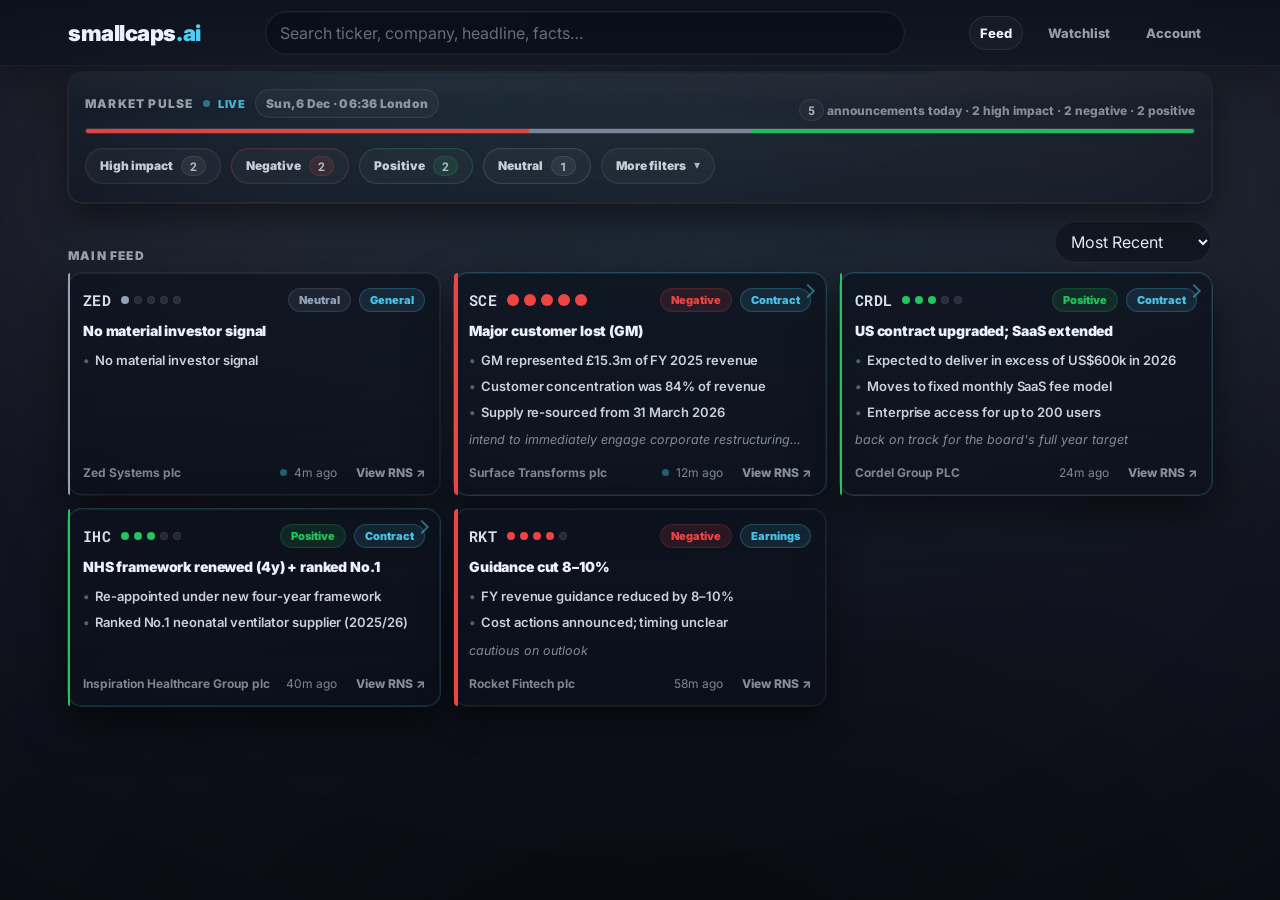
==== commit 2d616cad: "Update fmt.Println message from 'Hello' to 'Goodbye'" ====
--- a/app/index.html
+++ b/app/index.html
@@ -8,36 +8,39 @@
   <!-- Fonts -->
   <link rel="preconnect" href="https://fonts.googleapis.com">
   <link rel="preconnect" href="https://fonts.gstatic.com" crossorigin>
-  <link href="https://fonts.googleapis.com/css2?family=Inter:wght@400;500;600;700;800&family=Roboto+Mono:wght@500;600;700&display=swap" rel="stylesheet">
+  <link href="https://fonts.googleapis.com/css2?family=Inter:wght@400;500;600;700;800;900&family=Roboto+Mono:wght@500;600;700;800&display=swap" rel="stylesheet">
 
   <style>
     :root{
-      --bg:#F6F8FA;
-      --card:#FFFFFF;
-      --border:#E5E7EB;
-      --primary:#2563EB;
-      --text:#111827;
-      --muted:#6B7280;
-
-      --pill-bg:#F3F4F6;
-
-      --pos-text:#15803D;
-      --pos-bg:#DCFCE7;
-
-      --neg-text:#B91C1C;
-      --neg-bg:#FEE2E2;
-
-      --neu-text:#374151;
-      --neu-bg:#F3F4F6;
-
-      --r:4px;
-      --topbar-h:56px;
+      --bg0:#0E101B;
+      --bg1:#171A25;
+
+      --text:#EAF1FA;
+      --muted:rgba(234,241,250,.62);
+
+      --primary:#4DCEF4;
+      --pos:#22C55E;
+      --neg:#EF4444;
+      --neu:#94A3B8;
+
+      --amber:#F59E0B;
+      --danger:#F97316;
+      --redhot:#FB7185;
+
+      --pos-bg:rgba(34,197,94,.12);
+      --neg-bg:rgba(239,68,68,.12);
+      --neu-bg:rgba(148,163,184,.10);
+
+      --r:14px;
+      --topbar-h:66px;
       --maxw:1180px;
 
-      --pad-2:12px;
-      --gap:12px;
-
-      --pill-h:22px;
+      --pad:14px;
+      --gap:14px;
+      --pill-h:24px;
+
+      --glow: 0 0 0 1px rgba(255,255,255,.05), 0 14px 34px rgba(0,0,0,.45);
+      --glow-cyan: 0 0 0 1px rgba(77,206,244,.22), 0 18px 46px rgba(0,0,0,.55);
     }
 
     *{box-sizing:border-box}
@@ -45,28 +48,40 @@
     body{
       margin:0;
       font-family:Inter, system-ui, -apple-system, Segoe UI, Roboto, Arial, sans-serif;
-      background:var(--bg);
       color:var(--text);
       padding-top: var(--topbar-h);
+
+      background:
+        radial-gradient(1200px 700px at 55% 28%, rgba(77,206,244,.08), transparent 58%),
+        radial-gradient(900px 600px at 22% 18%, rgba(255,255,255,.05), transparent 60%),
+        radial-gradient(900px 650px at 86% 18%, rgba(255,255,255,.04), transparent 64%),
+        radial-gradient(1400px 900px at 50% 110%, rgba(0,0,0,.35), transparent 60%),
+        linear-gradient(180deg, var(--bg1), var(--bg0));
+    }
+    body::before{
+      content:"";
+      position:fixed;
+      inset:0;
+      pointer-events:none;
+      background: radial-gradient(1200px 900px at 50% 40%, transparent 55%, rgba(0,0,0,.55) 100%);
+      opacity:.55;
     }
 
     a{color:inherit; text-decoration:none}
     button, input, select{font:inherit}
 
-    .container{
-      max-width:var(--maxw);
-      margin:0 auto;
-      padding:0 16px;
-    }
+    .container{ max-width:var(--maxw); margin:0 auto; padding:0 18px; }
 
     /* Header */
     .topbar{
-      position:fixed;
-      top:0; left:0; right:0;
+      position:fixed; top:0; left:0; right:0;
       height:var(--topbar-h);
-      background:#fff;
-      border-bottom:1px solid var(--border);
       z-index:50;
+      background: linear-gradient(180deg, rgba(10,16,26,.82), rgba(10,16,26,.58));
+      backdrop-filter: blur(14px);
+      -webkit-backdrop-filter: blur(14px);
+      border-bottom:1px solid rgba(255,255,255,.06);
+      box-shadow: 0 10px 40px rgba(0,0,0,.28);
     }
     .topbar-inner{
       height:100%;
@@ -75,239 +90,134 @@
       gap:16px;
     }
     .logo{
-      font-weight:800;
-      letter-spacing:-0.01em;
+      font-weight:900;
+      letter-spacing:-0.02em;
       white-space:nowrap;
-    }
-    .brand-accent{
-      color:var(--primary);
-      font-weight:800;
-    }
-    .search{
-      flex:1;
-      display:flex;
-      justify-content:center;
-    }
+      font-size:22px;
+    }
+    .brand-accent{ color:var(--primary); font-weight:900; }
+
+    .search{ flex:1; display:flex; justify-content:center; }
     .search input{
-      width:min(560px, 100%);
-      background:#fff;
-      border:1px solid var(--border);
-      border-radius:var(--r);
-      padding:8px 10px;
+      width:min(640px, 100%);
+      background: rgba(8,12,20,.55);
+      border:1px solid rgba(255,255,255,.08);
+      border-radius:999px;
+      padding:11px 14px;
       outline:none;
       color:var(--text);
-    }
-    .search input::placeholder{color:var(--muted)}
+      box-shadow: inset 0 0 0 1px rgba(255,255,255,.03);
+    }
+    .search input::placeholder{color:rgba(234,241,250,.42)}
+    .search input:focus{
+      border-color: rgba(77,206,244,.32);
+      box-shadow: inset 0 0 0 1px rgba(77,206,244,.20), 0 0 0 4px rgba(77,206,244,.10);
+    }
+
     .nav{
       display:flex;
       gap:14px;
       white-space:nowrap;
-      color:var(--muted);
-      font-weight:600;
+      color:rgba(234,241,250,.62);
+      font-weight:800;
+      font-size:13px;
     }
     .nav a{
-      padding:6px 6px;
-      border-radius:var(--r);
-    }
-    .nav a.active{color:var(--text)}
-    @media (max-width: 520px){
-      .topbar-inner{ gap:10px; }
-      .nav{ display:none; }
-    }
-
-    main{
-      padding-top: 24px;
-      padding-bottom:28px;
-    }
-
-    /* Tabs + controls row */
-    .row{
-      display:flex;
-      align-items:center;
-      justify-content:space-between;
-      gap:12px;
-      margin:12px 0 10px;
-      flex-wrap:wrap;
-    }
-
-    .tabs{
-      display:flex;
-      gap:16px;
-      align-items:flex-end;
-    }
-    .tab{
-      background:transparent;
-      border:0;
-      padding:8px 0;
-      color:var(--muted);
-      font-weight:700;
-      cursor:pointer;
-      position:relative;
-    }
-    .tab[aria-selected="true"]{ color:var(--text); }
-    .tab[aria-selected="true"]::after{
-      content:"";
-      position:absolute;
-      left:0; right:0; bottom:-6px;
-      height:2px;
-      background:var(--primary);
-    }
-
-    .sort{
-      display:flex;
-      align-items:center;
-      gap:8px;
-      color:var(--muted);
-      font-weight:600;
-    }
-    .sort select{
-      background:#fff;
-      border:1px solid var(--border);
-      border-radius:var(--r);
-      padding:7px 10px;
+      padding:8px 10px;
+      border-radius:999px;
+      border:1px solid transparent;
+    }
+    .nav a.active{
       color:var(--text);
-      outline:none;
-    }
-
-    /* Filter pills */
-    .filters{
-      display:flex;
-      gap:8px;
-      overflow:auto;
-      padding:8px 0 10px;
-      scrollbar-width:thin;
-    }
-    .pill{
-      border:1px solid var(--border);
-      background:var(--pill-bg);
-      color:var(--text);
-      border-radius:999px;
-      padding:6px 10px;
-      font-weight:700;
-      font-size:12px;
-      cursor:pointer;
-      white-space:nowrap;
-    }
-    .pill[aria-pressed="true"]{
-      background:var(--primary);
-      border-color:var(--primary);
-      color:#fff;
-    }
-
-    /* Section headers */
-    .section-title{
-      display:flex;
-      align-items:center;
-      justify-content:space-between;
-      margin:40px 0 12px;
-    }
-    .section-left{
-      display:flex;
-      align-items:center;
-      gap:10px;
-      min-width:0;
-    }
-    .section-title .label{
-      font-size:12px;
-      color:var(--muted);
-      font-weight:800;
-      letter-spacing:0.02em;
-      white-space:nowrap;
-    }
-    .hi-count{
-      font-size:12px;
-      color:var(--muted);
-      font-weight:700;
-      white-space:nowrap;
-    }
+      border-color: rgba(255,255,255,.08);
+      background: rgba(255,255,255,.03);
+    }
+    @media (max-width: 520px){ .nav{ display:none; } }
+
+    main{ padding-top: 22px; padding-bottom:34px; position:relative; z-index:1; }
 
     /* Grid */
-    .grid{
-      display:grid;
-      gap:var(--gap);
-      grid-template-columns:1fr;
-    }
-    @media (min-width: 760px){
-      .grid{ grid-template-columns: repeat(2, minmax(0, 1fr)); }
-    }
-    @media (min-width: 1120px){
-      .grid{ grid-template-columns: repeat(3, minmax(0, 1fr)); }
-    }
+    .grid{ display:grid; gap:var(--gap); grid-template-columns:1fr; }
+    @media (min-width: 760px){ .grid{ grid-template-columns: repeat(2, minmax(0, 1fr)); } }
+    @media (min-width: 1120px){ .grid{ grid-template-columns: repeat(3, minmax(0, 1fr)); } }
 
     /* Cards */
     .card{
-      background:var(--card);
-      border:1px solid var(--border);
+      background: linear-gradient(180deg, rgba(12,18,30,.74), rgba(10,16,26,.62));
+      border:1px solid rgba(255,255,255,.07);
       border-radius:var(--r);
-      padding:var(--pad-2);
+      padding:var(--pad);
       display:flex;
       flex-direction:column;
-      gap:8px;
-      min-height:164px;
+      gap:10px;
+      min-height:176px;
       position:relative;
-
-      /* injected by JS */
-      --accent:var(--primary);
-      --accent-w:2px;
-    }
-
-    /* Severity wash states */
-    .card.alert{
-      background:#FFF5F5;
-      border-color: rgba(220,38,38,.25);
-    }
-    .card.breakout{
-      background:#F0FDF4;
-      border-color: rgba(22,163,74,.22);
-    }
-
-    /* Left accent (colour encodes severity/direction; thickness encodes materiality) */
+      box-shadow: var(--glow);
+      backdrop-filter: blur(16px);
+      -webkit-backdrop-filter: blur(16px);
+      --accent: var(--primary);
+      --accent-w: 2px;
+      transition: transform .18s ease, box-shadow .18s ease, border-color .18s ease;
+    }
+    .card:hover{
+      transform: translateY(-4px);
+      border-color: rgba(255,255,255,.12);
+      box-shadow:
+        0 0 0 1px rgba(255,255,255,.08),
+        0 22px 60px rgba(0,0,0,.55);
+    }
     .card::before{
       content:"";
       position:absolute;
       left:-1px; top:-1px; bottom:-1px;
       width:var(--accent-w);
-      background:var(--accent);
+      background: var(--accent);
       border-top-left-radius:var(--r);
       border-bottom-left-radius:var(--r);
       pointer-events:none;
     }
-
-    /* Watchlist indicator (no emoji): subtle inset ring + small corner tick */
-    .card.watchlist{
-      box-shadow: inset 0 0 0 1px rgba(37,99,235,.20);
-    }
+    .card.watchlist{ box-shadow: var(--glow-cyan); }
     .card.watchlist .watch-tick{ display:inline-block; }
     .watch-tick{
       display:none;
       position:absolute;
-      right:8px;
-      top:8px;
-      width:8px;
-      height:8px;
-      border-right:2px solid rgba(37,99,235,.55);
-      border-bottom:2px solid rgba(37,99,235,.55);
+      right:12px;
+      top:12px;
+      width:10px;
+      height:10px;
+      border-right:2px solid rgba(77,206,244,.75);
+      border-bottom:2px solid rgba(77,206,244,.75);
       transform: rotate(-45deg);
-      opacity:.55;
+      opacity:.65;
       pointer-events:none;
     }
 
-    /* Topline */
-    .topline{
+    .card.flash{ animation: flashCard .6s ease; }
+    @keyframes flashCard{
+      0%{ box-shadow: 0 0 0 1px rgba(77,206,244,.45), 0 0 28px rgba(77,206,244,.45); }
+      100%{ box-shadow: 0 0 0 1px rgba(255,255,255,.06), 0 18px 46px rgba(0,0,0,.55); }
+    }
+    .card.new{ animation: newCardFlash 1.2s ease; }
+    @keyframes newCardFlash{
+      0%{
+        transform: translateY(-2px);
+        box-shadow: 0 0 0 1px rgba(77,206,244,.45), 0 0 30px rgba(77,206,244,.45);
+      }
+      100%{
+        transform: translateY(0);
+        box-shadow: 0 0 0 1px rgba(255,255,255,.06), 0 18px 46px rgba(0,0,0,.55);
+      }
+    }
+
+    /* ✅ NEW: “meta header” row sits ABOVE headline (ticker + pills) */
+    .metahead{
       display:flex;
       align-items:center;
       justify-content:space-between;
       gap:12px;
     }
-
-    .ticker-left{
-      display:flex;
-      align-items:center;
-      gap:10px;
-      min-width:0;
-    }
-
-    /* Ticker */
+    .ticker-left{ display:flex; align-items:center; gap:10px; min-width:0; }
+
     .ticker-btn{
       background:transparent;
       border:0;
@@ -316,147 +226,97 @@
       cursor:pointer;
       display:inline-flex;
       align-items:center;
-      color:var(--text);
+      color:rgba(234,241,250,.92);
       font-family:"Roboto Mono", ui-monospace, SFMono-Regular, Menlo, Monaco, Consolas, "Liberation Mono", monospace;
-      font-weight:800;
-      font-size:14.5px;
-      letter-spacing:0.01em;
+      font-weight:900;
+      font-size:15px;               /* slightly stronger */
+      letter-spacing:0.02em;
       line-height:1;
       flex:0 0 auto;
     }
     .ticker-btn:hover{ text-decoration:underline; text-decoration-thickness:2px; text-underline-offset:3px; }
-    .ticker-btn:focus-visible{
-      outline:2px solid rgba(37,99,235,.35);
-      outline-offset:3px;
-      border-radius:6px;
-    }
-
-    /* Materiality dots */
-    .impact-dots{
-      display:inline-flex;
-      gap:4px;
-      align-items:center;
-      flex:0 0 auto;
-    }
+
+    .impact-dots{ display:inline-flex; gap:5px; align-items:center; flex:0 0 auto; }
     .dot{
-      width:8px;
-      height:8px;
+      width:8px; height:8px;
       border-radius:999px;
-      background:var(--border);
-    }
-    .dot.filled{ background: var(--dot-color); }
-
-    /* Stronger “extreme” (sentiment_score 1 or 5) */
-    .dot.extreme{
-      width:12px;
-      height:12px;
-    }
-
-    .top-pills{
-      display:flex;
-      align-items:center;
-      gap:8px;
-      flex:0 0 auto;
-      justify-content:flex-end;
-      min-width:0;
-    }
-
-    /* Pills */
-    .sentiment, .event-pill, .risk-pill, .conf-pill, .alert-pill, .caution-pill{
+      background: rgba(255,255,255,.10);
+      box-shadow: inset 0 0 0 1px rgba(255,255,255,.06);
+    }
+    .dot.filled{ background: var(--dot-color); box-shadow:none; }
+    .dot.extreme{ width:12px; height:12px; }
+
+    .top-pills{ display:flex; align-items:center; gap:8px; flex:0 0 auto; justify-content:flex-end; min-width:0; }
+
+    .sentiment, .event-pill, .pulse-pill, .more-pill{
       display:inline-flex;
       align-items:center;
       height:var(--pill-h);
-      padding:0 9px;
+      padding:0 10px;
       border-radius:999px;
       font-size:11px;
       line-height:1;
       white-space:nowrap;
-    }
-
-    .sentiment{ border:1px solid transparent; font-weight:800; }
-    .sentiment.pos{ color:var(--pos-text); background:var(--pos-bg); border-color:rgba(21,128,61,.15); }
-    .sentiment.neg{ color:var(--neg-text); background:var(--neg-bg); border-color:rgba(185,28,28,.15); }
-    .sentiment.neu{ color:var(--neu-text); background:var(--neu-bg); border-color:rgba(55,65,81,.10); }
-
-    /* Event category pill — brand blue */
+      border:1px solid rgba(255,255,255,.08);
+      background: rgba(255,255,255,.03);
+      color: rgba(234,241,250,.78);
+      box-shadow: inset 0 0 0 1px rgba(255,255,255,.02);
+      font-weight:900;
+    }
+    .sentiment{ border-color: transparent; }
+    .sentiment.pos{ color: rgba(34,197,94,.98); background: var(--pos-bg); border-color: rgba(34,197,94,.18); }
+    .sentiment.neg{ color: rgba(239,68,68,.98); background: var(--neg-bg); border-color: rgba(239,68,68,.18); }
+    .sentiment.neu{ color: rgba(148,163,184,.98); background: var(--neu-bg); border-color: rgba(148,163,184,.16); }
+
     .event-pill{
-      font-weight:800;
-      background:#EFF6FF;
-      border:1px solid rgba(37,99,235,.16);
-      color:var(--primary);
-    }
-
-    /* Risk pill (only when flags exist): outline, not filled */
-    .risk-pill{
-      font-weight:800;
-      background:transparent;
-      border:1px solid rgba(185,28,28,.25);
-      color:rgba(185,28,28,.92);
-    }
-
-    /* Low confidence indicator (quiet) */
-    .conf-pill{
-      font-weight:800;
-      background:transparent;
-      border:1px solid rgba(107,114,128,.22);
-      color:rgba(107,114,128,.95);
-    }
-
-    /* ALERT / CAUTION pills */
-    .alert-pill{
+      background: rgba(77,206,244,.10);
+      border-color: rgba(77,206,244,.22);
+      color: rgba(77,206,244,.92);
+      text-transform: capitalize;
+    }
+
+    /* Headline: second row, bold, clean */
+    .headline{
+      margin-top:0;
       font-weight:900;
-      color:#fff;
-      background:#DC2626;
-      border:1px solid rgba(220,38,38,.25);
-    }
-    .caution-pill{
-      font-weight:900;
-      color:#92400E;
-      background:#FFFBEB;
-      border:1px solid rgba(245,158,11,.25);
-    }
-
-    /* Meaning-first hierarchy */
-    .headline{
-      margin-top:2px;
-      font-weight:800;
-      font-size:13px;
-      line-height:1.3;
+      font-size:14px;
+      line-height:1.28;
       color:var(--text);
+      letter-spacing:-0.01em;
       display:-webkit-box;
       -webkit-line-clamp:2;
       -webkit-box-orient:vertical;
       overflow:hidden;
     }
 
-    .signals-label{
-      font-size:11px;
-      font-weight:800;
-      color:var(--muted);
-      letter-spacing:0.02em;
-      margin-top:2px;
-    }
-
     .signals{
-      font-size:12.5px;
-      line-height:1.45;
-      color:var(--text);
+      font-size:13px;
+      line-height:1.55;
+      letter-spacing:-0.005em;
+      color: rgba(234,241,250,.86);
       display:flex;
       flex-direction:column;
-      gap:2px;
+      gap:6px;
+      margin-top:0;
     }
     .signal-line{
       display:-webkit-box;
-      -webkit-line-clamp:1;
+      -webkit-line-clamp:2;
       -webkit-box-orient:vertical;
       overflow:hidden;
-    }
-    .signal-main{ font-weight:800; }
-
-    /* Italic forward-looking only */
+      position:relative;
+      padding-left:12px;
+      font-weight:600;
+    }
+    .signal-line::before{
+      content:"•";
+      position:absolute;
+      left:0; top:0;
+      color: rgba(234,241,250,.34);
+    }
     .forward-tone{
-      font-size:12px;
-      color:var(--muted);
+      font-size:12.5px;
+      color: rgba(234,241,250,.54);
       font-style:italic;
       display:-webkit-box;
       -webkit-line-clamp:1;
@@ -469,7 +329,7 @@
       display:flex;
       justify-content:space-between;
       align-items:center;
-      padding-top:4px;
+      padding-top:8px;
       gap:10px;
       min-width:0;
     }
@@ -479,130 +339,358 @@
       white-space:nowrap;
       min-width:0;
       flex:1 1 auto;
-      color:var(--muted);
+      color: rgba(234,241,250,.52);
       font-size:12px;
-      font-weight:600;
-    }
-
+      font-weight:700;
+    }
     .meta{
       display:flex;
       align-items:center;
       gap:0;
-      color:var(--muted);
+      color: rgba(234,241,250,.52);
       font-size:12px;
       white-space:nowrap;
       flex:0 0 auto;
     }
-    .timestamp{ color:var(--muted); }
     .view{
-      color:var(--muted);
-      font-weight:600;
+      color: rgba(234,241,250,.56);
+      font-weight:800;
       font-size:12px;
       white-space:nowrap;
       flex:0 0 auto;
     }
-    .view:hover{
-      color:var(--primary);
-      text-decoration:underline;
-    }
-
-    /* Live dot */
+    .view:hover{ color: rgba(77,206,244,.92); text-decoration:underline; }
+
     .live-dot{
-      width:7px;
-      height:7px;
+      width:7px; height:7px;
       border-radius:999px;
-      background:#16A34A;
-      opacity:.42;
+      background: var(--primary);
+      opacity:.40;
       flex:0 0 auto;
-      margin-right:6px;
+      margin-right:7px;
       animation: liveSoftPulse 2.4s ease-in-out infinite;
+      box-shadow: 0 0 18px rgba(77,206,244,.22);
     }
     @keyframes liveSoftPulse{
       0%   { opacity:.16; }
       50%  { opacity:.55; }
       100% { opacity:.16; }
     }
+
     @media (prefers-reduced-motion: reduce){
-      .live-dot{ animation:none; }
-    }
-
-    /* Gating */
-    .gated{
+      .live-dot, .card.new, .card.flash{ animation:none; }
+      .card{ transition:none; }
+    }
+
+    /* MARKET PULSE */
+    .pulse-wrap{
+      margin: 6px 0 12px;
+      padding: 16px;
+      border-radius: var(--r);
+      border: 1px solid rgba(255,255,255,.07);
+      background: linear-gradient(180deg, rgba(12,18,30,.55), rgba(10,16,26,.40));
+      backdrop-filter: blur(16px);
+      -webkit-backdrop-filter: blur(16px);
+      box-shadow: var(--glow);
       position:relative;
       overflow:hidden;
     }
-    .gated .card{
-      filter: blur(5px);
-      pointer-events:none;
-      user-select:none;
-    }
-    .gate-overlay{
+    .pulse-wrap::before{
+      content:"";
       position:absolute;
       inset:0;
-      display:flex;
+      pointer-events:none;
+      background:
+        linear-gradient(180deg, rgba(255,255,255,.06), transparent 26%),
+        radial-gradient(900px 260px at 30% 0%, rgba(77,206,244,.08), transparent 65%),
+        radial-gradient(900px 260px at 70% 0%, rgba(255,255,255,.05), transparent 70%);
+      opacity:.9;
+      mix-blend-mode: screen;
+    }
+    .pulse-inner{ position:relative; z-index:1; }
+
+    .pulse-top{
+      display:flex;
+      justify-content:space-between;
+      align-items:flex-end;
+      gap:12px;
+      flex-wrap:wrap;
+      margin-bottom:10px;
+    }
+
+    /* ✅ date/time aligned LEFT (in pulse-left) */
+    .pulse-left{
+      display:flex;
+      gap:10px;
       align-items:center;
-      justify-content:center;
-      padding:14px;
-      background:rgba(246,248,250,.72);
-      border:1px solid transparent;
-    }
-    .gate-panel{
-      width:min(440px, 100%);
-      background:#fff;
-      border:1px solid var(--border);
-      border-radius:var(--r);
-      padding:12px;
+      flex-wrap:wrap;
+    }
+    .pulse-title{
+      font-weight:900;
+      letter-spacing:0.10em;
+      text-transform:uppercase;
+      font-size:12px;
+      color: rgba(234,241,250,.62);
+    }
+    .live-badge{
+      display:inline-flex;
+      gap:8px;
+      align-items:center;
+      font-weight:900;
+      font-size:11px;
+      color: rgba(77,206,244,.92);
+      letter-spacing:0.04em;
+      text-transform:uppercase;
+      opacity:.95;
+    }
+    .live-badge i{
+      width:7px; height:7px;
+      border-radius:999px;
+      background: rgba(77,206,244,.95);
+      box-shadow: 0 0 16px rgba(77,206,244,.22);
+      opacity:.55;
+      display:inline-block;
+      animation: liveSoftPulse 2.4s ease-in-out infinite;
+    }
+
+    .pulse-right{
+      display:flex;
+      align-items:flex-end;
+      gap:12px;
+      flex-wrap:wrap;
+      justify-content:flex-end;
+      margin-left:auto;
+    }
+    .pulse-sub{
+      font-size:12px;
+      font-weight:800;
+      color: rgba(234,241,250,.52);
+      white-space:nowrap;
+    }
+    .pulse-time{
+      font-size:12px;
+      font-weight:900;
+      color:rgba(234,241,250,.55);
+      letter-spacing:.02em;
+      white-space:nowrap;
+      padding: 6px 10px;
+      border-radius: 999px;
+      background: rgba(255,255,255,.03);
+      border: 1px solid rgba(255,255,255,.08);
+      box-shadow: inset 0 0 0 1px rgba(255,255,255,.02);
+    }
+
+    .count-heat{
+      font-weight:900;
+      padding: 2px 8px;
+      border-radius:999px;
+      border:1px solid rgba(255,255,255,.08);
+      background: rgba(255,255,255,.03);
+      color: rgba(234,241,250,.72);
+      font-family:"Roboto Mono", ui-monospace, SFMono-Regular, Menlo, Monaco, Consolas, "Liberation Mono", monospace;
+    }
+    .count-heat.cyan{ color: rgba(77,206,244,.92); border-color: rgba(77,206,244,.22); background: rgba(77,206,244,.08); }
+    .count-heat.amber{ color: rgba(245,158,11,.92); border-color: rgba(245,158,11,.22); background: rgba(245,158,11,.10); }
+    .count-heat.orange{ color: rgba(249,115,22,.92); border-color: rgba(249,115,22,.22); background: rgba(249,115,22,.10); }
+    .count-heat.red{ color: rgba(251,113,133,.95); border-color: rgba(251,113,133,.25); background: rgba(251,113,133,.10); }
+
+    .pulse-bar{
+      height:6px;
+      border-radius:999px;
+      overflow:hidden;
+      display:flex;
+      margin: 0 0 12px;
+      background:rgba(255,255,255,.05);
+      border: 1px solid rgba(255,255,255,.06);
+    }
+    .pulse-neg{ background: var(--neg); opacity:.95; }
+    .pulse-neu{ background: var(--neu); opacity:.75; }
+    .pulse-pos{ background: var(--pos); opacity:.95; }
+
+    .pulse-row{
+      display:flex;
+      gap:10px;
+      overflow:auto;
+      padding:2px 0;
+      scrollbar-width:thin;
+      align-items:center;
+    }
+    .pulse-pill{
+      height: 36px;
+      padding: 0 14px;
+      font-size:12px;
+      border-radius: 999px;
+      border: 1px solid rgba(255,255,255,.08);
+      background: rgba(255,255,255,.03);
+      color: rgba(234,241,250,.82);
+      box-shadow: inset 0 0 0 1px rgba(255,255,255,.02);
+      display:inline-flex;
+      align-items:center;
+      gap:8px;
+      user-select:none;
+      cursor:pointer;
+      transition: transform .12s ease, background .12s ease, border-color .12s ease;
+      flex: 0 0 auto;
+      font-weight:900;
+    }
+    .pulse-pill:hover{ transform: translateY(-1px); }
+    .pulse-pill[aria-pressed="true"]{
+      background: rgba(77,206,244,.16);
+      border-color: rgba(77,206,244,.30);
+      color: var(--text);
+      box-shadow: inset 0 0 0 1px rgba(77,206,244,.18), 0 0 18px rgba(77,206,244,.14);
+    }
+    .pill-count{
+      font-family:"Roboto Mono", ui-monospace, SFMono-Regular, Menlo, Monaco, Consolas, "Liberation Mono", monospace;
+      font-weight:900;
+      font-size:12px;
+      color: rgba(234,241,250,.72);
+      padding: 3px 8px;
+      border-radius: 999px;
+      background: rgba(255,255,255,.06);
+      border: 1px solid rgba(255,255,255,.08);
+    }
+    .pulse-pill.neg{ border-color: rgba(239,68,68,.22); }
+    .pulse-pill.neg .pill-count{ background: rgba(239,68,68,.12); border-color: rgba(239,68,68,.18); }
+    .pulse-pill.pos{ border-color: rgba(34,197,94,.22); }
+    .pulse-pill.pos .pill-count{ background: rgba(34,197,94,.12); border-color: rgba(34,197,94,.18); }
+    .pulse-pill.neu{ border-color: rgba(148,163,184,.20); }
+    .pulse-pill.neu .pill-count{ background: rgba(148,163,184,.10); border-color: rgba(148,163,184,.16); }
+
+    .more-pill{
+      height:36px;
+      padding:0 14px;
+      font-size:12px;
+      border-radius:999px;
+      cursor:pointer;
+      user-select:none;
+      transition: transform .12s ease, background .12s ease, border-color .12s ease;
+      display:inline-flex;
+      align-items:center;
+      gap:8px;
+      flex:0 0 auto;
+      color: rgba(234,241,250,.82);
+    }
+    .more-pill:hover{ transform: translateY(-1px); }
+    .more-pill[aria-expanded="true"]{
+      background: rgba(77,206,244,.14);
+      border-color: rgba(77,206,244,.26);
+      box-shadow: inset 0 0 0 1px rgba(77,206,244,.16), 0 0 18px rgba(77,206,244,.12);
+    }
+    .chev{ display:inline-block; transform: translateY(-1px); opacity:.85; }
+
+    /* Drawer */
+    .drawer{
+      margin-top:12px;
+      border-top:1px solid rgba(255,255,255,.06);
+      padding-top:12px;
+      display:none;
+    }
+    .drawer.open{ display:block; }
+    .drawer-head{
       display:flex;
       align-items:center;
       justify-content:space-between;
-      gap:12px;
-    }
-    .gate-text{ min-width:0; }
-    .gate-text .title{
-      font-weight:800;
-      font-size:13px;
-      margin:0 0 2px;
-      color:var(--text);
-    }
-    .gate-text .sub{
-      margin:0;
+      gap:10px;
+      margin-bottom:10px;
+      flex-wrap:wrap;
+    }
+    .drawer-title{
+      font-weight:900;
       font-size:12px;
-      color:var(--muted);
-    }
-    .btn{
-      border:1px solid var(--primary);
-      background:var(--primary);
-      color:#fff;
-      border-radius:var(--r);
-      padding:8px 10px;
+      letter-spacing:.10em;
+      text-transform:uppercase;
+      color: rgba(234,241,250,.55);
+    }
+    .drawer-actions{
+      display:flex;
+      gap:10px;
+      align-items:center;
+      flex-wrap:wrap;
+    }
+    .link-btn{
+      background:transparent;
+      border:0;
+      color: rgba(77,206,244,.92);
       font-weight:900;
       font-size:12px;
       cursor:pointer;
+      padding:6px 8px;
+      border-radius:999px;
+    }
+    .link-btn:hover{ text-decoration:underline; text-underline-offset:3px; }
+
+    .drawer-grid{
+      display:grid;
+      grid-template-columns: repeat(2, minmax(0, 1fr));
+      gap:10px;
+    }
+    @media (min-width: 760px){
+      .drawer-grid{ grid-template-columns: repeat(4, minmax(0, 1fr)); }
+    }
+
+    .cat-pill{
+      height:36px;
+      padding:0 12px;
+      border-radius:999px;
+      border:1px solid rgba(255,255,255,.08);
+      background: rgba(255,255,255,.03);
+      color: rgba(234,241,250,.82);
+      display:flex;
+      align-items:center;
+      justify-content:space-between;
+      gap:10px;
+      cursor:pointer;
+      font-weight:900;
+      transition: transform .12s ease, background .12s ease, border-color .12s ease;
+      user-select:none;
+    }
+    .cat-pill:hover{ transform: translateY(-1px); }
+    .cat-pill[aria-pressed="true"]{
+      background: rgba(77,206,244,.16);
+      border-color: rgba(77,206,244,.30);
+      box-shadow: inset 0 0 0 1px rgba(77,206,244,.18), 0 0 18px rgba(77,206,244,.12);
+    }
+    .cat-pill .pill-count{ flex:0 0 auto; }
+
+    /* Feed title */
+    .feed-title{
+      margin: 18px 0 10px;
+      display:flex;
+      justify-content:space-between;
+      align-items:flex-end;
+      gap:10px;
+      flex-wrap:wrap;
+    }
+    .feed-title .label{
+      font-size:12px;
+      color:rgba(234,241,250,.62);
+      font-weight:900;
+      letter-spacing:0.10em;
+      text-transform:uppercase;
       white-space:nowrap;
     }
+    .sort select{
+      background: rgba(8,12,20,.45);
+      border:1px solid rgba(255,255,255,.08);
+      border-radius:999px;
+      padding:9px 12px;
+      color:var(--text);
+      outline:none;
+      box-shadow: inset 0 0 0 1px rgba(255,255,255,.03);
+    }
 
     .sr-only{
-      position:absolute; width:1px; height:1px; padding:0; margin:-1px; overflow:hidden; clip:rect(0,0,0,0); border:0;
-    }
-
-    /* MOBILE: deterministic two-row classification */
+      position:absolute; width:1px; height:1px; padding:0; margin:-1px;
+      overflow:hidden; clip:rect(0,0,0,0); border:0;
+    }
+
     @media (max-width: 640px){
-      .topline{
-        flex-direction:column;
-        align-items:stretch;
-        gap:6px;
-      }
-      .top-pills{
-        justify-content:space-between;
-        gap:8px;
-        flex-wrap:wrap;
-      }
-      .alert-pill{ order:0; }
-      .caution-pill{ order:0; }
-      .sentiment{ order:1; margin-left:auto; }
-      .event-pill{ order:2; }
-      .risk-pill{ order:3; }
-      .conf-pill{ order:4; }
+      .signal-line{ -webkit-line-clamp:1; }
+      .pulse-pill, .more-pill, .cat-pill{ height: 34px; }
+      .pulse-time{ padding:5px 9px; }
+      .drawer-grid{ grid-template-columns: 1fr; }
+      .metahead{ gap:10px; }
     }
   </style>
 </head>
@@ -614,7 +702,7 @@
       <div class="logo">smallcaps<span class="brand-accent">.ai</span></div>
 
       <div class="search" role="search">
-        <input id="search" type="search" placeholder="Search ticker or company…" autocomplete="off" />
+        <input id="search" type="search" placeholder="Search ticker, company, headline, facts…" autocomplete="off" />
       </div>
 
       <nav class="nav" aria-label="Primary">
@@ -626,24 +714,47 @@
   </header>
 
   <main class="container">
-    <!-- HIGH IMPACT SECTION -->
-    <div class="section-title">
-      <div class="section-left">
-        <div class="label">High Impact (≥7/10)</div>
-        <span class="hi-count" id="hiCount">· 0</span>
+    <!-- MARKET PULSE -->
+    <section class="pulse-wrap" aria-label="Market pulse">
+      <div class="pulse-inner">
+        <div class="pulse-top">
+          <div class="pulse-left">
+            <div class="pulse-title">Market Pulse</div>
+            <div class="live-badge" aria-label="Live"><i aria-hidden="true"></i> Live</div>
+            <div class="pulse-time" id="pulseTime">—</div>
+          </div>
+
+          <div class="pulse-right">
+            <div class="pulse-sub" id="pulseSummary">0 announcements today</div>
+          </div>
+        </div>
+
+        <div class="pulse-bar" aria-label="Sentiment distribution">
+          <div class="pulse-neg" id="pulseNeg" style="flex:1"></div>
+          <div class="pulse-neu" id="pulseNeu" style="flex:1"></div>
+          <div class="pulse-pos" id="pulsePos" style="flex:1"></div>
+        </div>
+
+        <div class="pulse-row" id="pulseRow" aria-label="Pulse filters"></div>
+
+        <div class="drawer" id="filterDrawer" role="region" aria-label="More filters" aria-hidden="true">
+          <div class="drawer-head">
+            <div class="drawer-title">Categories</div>
+            <div class="drawer-actions">
+              <button class="link-btn" type="button" id="clearCatsBtn">Clear</button>
+              <button class="link-btn" type="button" id="closeDrawerBtn">Close</button>
+            </div>
+          </div>
+          <div class="drawer-grid" id="drawerGrid"></div>
+        </div>
       </div>
-      <div class="meta">
-        <span class="timestamp" id="hiUpdated">Updated just now</span>
-      </div>
-    </div>
-
-    <section class="grid" id="highImpactGrid" aria-label="High Impact (materiality ≥ 7)"></section>
-
-    <!-- TABS + SORT -->
-    <div class="row" style="margin-top:18px;">
-      <div class="tabs" role="tablist" aria-label="Feed tabs">
-        <button class="tab" role="tab" id="tabHighlights" aria-selected="true" aria-controls="panelHighlights">Highlights</button>
-        <button class="tab" role="tab" id="tabFull" aria-selected="false" aria-controls="panelFull">Full feed</button>
+    </section>
+
+    <!-- MAIN FEED -->
+    <div class="feed-title">
+      <div>
+        <div class="label">Main feed</div>
+        <!-- removed “All announcements” -->
       </div>
 
       <div class="sort">
@@ -655,157 +766,115 @@
       </div>
     </div>
 
-    <!-- FILTER PILLS -->
-    <div class="filters" aria-label="Filters">
-      <button class="pill" data-filter="Negative" aria-pressed="false">Negative</button>
-      <button class="pill" data-filter="Positive" aria-pressed="false">Positive</button>
-      <button class="pill" data-filter="Neutral" aria-pressed="false">Neutral</button>
-      <button class="pill" data-filter="Materiality>=5" aria-pressed="false">Materiality ≥5</button>
-      <button class="pill" data-filter="Results" aria-pressed="false">Results</button>
-      <button class="pill" data-filter="Fundraise" aria-pressed="false">Fundraise</button>
-      <button class="pill" data-filter="Contract" aria-pressed="false">Contract</button>
-    </div>
-
-    <!-- FEED PANELS -->
-    <section id="panelHighlights" role="tabpanel" aria-labelledby="tabHighlights">
-      <div class="grid" id="highlightsGrid" aria-label="Highlights feed"></div>
-    </section>
-
-    <section id="panelFull" role="tabpanel" aria-labelledby="tabFull" hidden>
-      <div id="allWrapper">
-        <div class="grid" id="allGrid" aria-label="Full feed"></div>
-      </div>
-    </section>
+    <section class="grid" id="mainFeedGrid" aria-label="Main feed"></section>
   </main>
 
   <script>
-    // ---- State ----
     const state = {
-      userPlan: "free",                   // "free" | "pro"
-      activeFilters: new Set(),
+      activeSentiment: new Set(), // Negative/Positive/Neutral
+      activeImpact: new Set(),    // High impact
+      activeCats: new Set(),      // earnings/dilution/...
       sort: "recent",
-      query: "",
-      watchlist: new Set(["SCE","CRDL"]),  // demo
+      watchlist: new Set(["SCE","CRDL","IHC"]),
+      drawerOpen: false,
     };
 
-    // ---- Demo data: AI prompt schema + ingestion fields ----
-    // Backend should return: { ...AI fields..., id, published_at, rns_url }
+    let newestSeen = null;
+
     const rns = [
       {
+        id:"sce-1",
         ticker:"SCE",
         company_name:"Surface Transforms plc",
-        announcement_date:null,
-        announcement_type:"contract",
-        is_amended:false,
-        currency:"GBP",
         sentiment:"high_negative",
         sentiment_score:1,
         headline:"Major customer contract lost",
-        key_metric:"£15.3m",
-        vs_guidance:null,
-        management_tone:"intend to engage corporate restructuring advisers",
-        has_comparatives:true,
-        signal_summary:"Major customer contract lost. £15.3m key metric. GM contract lost effective 31 March 2026. **intend to engage corporate restructuring advisers**.",
-        signal_balance:{positive:0, negative:3, neutral:0},
-        signals:[
-          {level:"negative", label:"GM contract lost effective 31 March 2026", value:null, category:"contract"},
-          {level:"negative", label:"GM £15.3m (84%) of FY 2025 revenues", value:"15.3", category:"earnings"},
-          {level:"negative", label:"GM advance payments £14.4m since Nov 2024", value:"14.4", category:"balance_sheet"},
+        headline_short:"Major customer lost (GM)",
+        management_tone:"intend to immediately engage corporate restructuring advisers",
+        key_facts:[
+          "GM represented £15.3m of FY 2025 revenue",
+          "Customer concentration was 84% of revenue",
+          "Supply re-sourced from 31 March 2026"
         ],
-        flags:[],
+        category:"contract",
         impact:"high",
         materiality_score:10,
-        category:"contract",
-        confidence:"high",
-        id:"sce-1",
-        published_at: minutesAgoISO(6),
-        rns_url:"#",
+        published_at: minutesAgoISO(12),
+        rns_url:"#"
       },
       {
+        id:"crdl-1",
         ticker:"CRDL",
-        company_name:"Cordel Group plc",
-        announcement_date:"2026-03-04",
-        announcement_type:"contract",
-        is_amended:false,
-        currency:"GBP",
-        sentiment:"high_positive",
-        sentiment_score:5,
-        headline:"£12m multi-year contract secured",
-        key_metric:"£12m",
-        vs_guidance:null,
-        management_tone:"confident in outlook",
-        has_comparatives:false,
-        signal_summary:"£12m contract secured. Key metric £12m. Contract £12m secured, 3 years. **confident in outlook**.",
-        signal_balance:{positive:2, negative:0, neutral:0},
-        signals:[
-          {level:"positive", label:"Contract £12m secured, 3 years", value:"12", category:"contract"},
-          {level:"positive", label:"Counterparty named; recurring profile", value:null, category:"contract"},
+        company_name:"Cordel Group PLC",
+        sentiment:"positive",
+        sentiment_score:4,
+        headline:"USA contract upgrade",
+        headline_short:"US contract upgraded; SaaS extended",
+        management_tone:"back on track for the board's full year target",
+        key_facts:[
+          "Expected to deliver in excess of US$600k in 2026",
+          "Moves to fixed monthly SaaS fee model",
+          "Enterprise access for up to 200 users"
         ],
-        flags:[],
-        impact:"high",
-        materiality_score:8,
         category:"contract",
-        confidence:"high",
-        id:"crdl-1",
-        published_at: minutesAgoISO(18),
-        rns_url:"#",
+        impact:"medium",
+        materiality_score:6,
+        published_at: minutesAgoISO(24),
+        rns_url:"#"
       },
       {
+        id:"ihc-1",
+        ticker:"IHC",
+        company_name:"Inspiration Healthcare Group plc",
+        sentiment:"positive",
+        sentiment_score:4,
+        headline:"NHS framework renewed; ranked No.1",
+        headline_short:"NHS framework renewed (4y) + ranked No.1",
+        management_tone:null,
+        key_facts:[
+          "Re-appointed under new four-year framework",
+          "Ranked No.1 neonatal ventilator supplier (2025/26)"
+        ],
+        category:"contract",
+        impact:"medium",
+        materiality_score:6,
+        published_at: minutesAgoISO(40),
+        rns_url:"#"
+      },
+      {
+        id:"rkt-1",
         ticker:"RKT",
         company_name:"Rocket Fintech plc",
-        announcement_date:"2026-03-04",
-        announcement_type:"trading_update",
-        is_amended:false,
-        currency:"GBP",
         sentiment:"negative",
         sentiment_score:2,
         headline:"Guidance cut 8–10%",
-        key_metric:"8–10%",
-        vs_guidance:"guidance cut",
+        headline_short:"Guidance cut 8–10%",
         management_tone:"cautious on outlook",
-        has_comparatives:true,
-        signal_summary:"Guidance cut 8–10%. Key metric 8–10%. FY revenue guidance cut 8–10%. **cautious on outlook**.",
-        signal_balance:{positive:0, negative:1, neutral:1},
-        signals:[
-          {level:"negative", label:"FY revenue guidance cut 8–10%", value:"8–10", category:"earnings"},
-          {level:"neutral", label:"Cost actions announced; timing unclear", value:null, category:"operations"},
+        key_facts:[
+          "FY revenue guidance reduced by 8–10%",
+          "Cost actions announced; timing unclear"
         ],
-        flags:[],
+        category:"earnings",
         impact:"high",
         materiality_score:7,
-        category:"earnings",
-        confidence:"medium",
-        id:"rkt-1",
-        published_at: minutesAgoISO(42),
-        rns_url:"#",
+        published_at: minutesAgoISO(58),
+        rns_url:"#"
       },
       {
+        id:"zed-1",
         ticker:"ZED",
         company_name:"Zed Systems plc",
-        announcement_date:"2026-03-04",
-        announcement_type:"other",
-        is_amended:false,
-        currency:"GBP",
         sentiment:"neutral",
         sentiment_score:3,
         headline:"No material investor signal",
-        key_metric:null,
-        vs_guidance:null,
+        headline_short:"No material investor signal",
         management_tone:null,
-        has_comparatives:false,
-        signal_summary:"No material investor signal identified.",
-        signal_balance:{positive:0, negative:0, neutral:1},
-        signals:[
-          {level:"neutral", label:"No material investor signal", value:null, category:"general"}
-        ],
-        flags:[],
+        key_facts:["No material investor signal"],
+        category:"general",
         impact:"low",
         materiality_score:2,
-        category:"general",
-        confidence:"low",
-        id:"zed-1",
-        published_at: minutesAgoISO(2),
-        rns_url:"#",
+        published_at: minutesAgoISO(4),
+        rns_url:"#"
       }
     ];
 
@@ -837,35 +906,25 @@
         .replaceAll("'","&#039;");
     }
 
-    // ---- Prompt-schema mappings ----
     function sentimentPillText(sentiment){
       if (sentiment === "high_positive" || sentiment === "positive") return "Positive";
       if (sentiment === "high_negative" || sentiment === "negative") return "Negative";
       return "Neutral";
     }
-
     function sentimentClass(sentiment){
       if (sentiment === "high_positive" || sentiment === "positive") return "pos";
       if (sentiment === "high_negative" || sentiment === "negative") return "neg";
       return "neu";
     }
 
-    function eventLabel(item){
-      const t = item.announcement_type;
-      if (t === "placing") return "Fundraise";
-      if (t === "results") return "Results";
-      if (t === "contract") return "Contract";
-      if (t === "director_dealing") return "Insider";
-      if (t === "acquisition") return "M&A";
-      if (t === "regulatory") return "Regulatory";
-      if (t === "trading_update") return "Trading";
-      return "Other";
-    }
-
     function dotColorFixed(sentiment){
-      if (sentiment === "positive" || sentiment === "high_positive") return "#16A34A";
-      if (sentiment === "negative" || sentiment === "high_negative") return "#DC2626";
-      return "#64748B";
+      const css = getComputedStyle(document.documentElement);
+      const pos = css.getPropertyValue("--pos").trim() || "#22C55E";
+      const neg = css.getPropertyValue("--neg").trim() || "#EF4444";
+      const neu = css.getPropertyValue("--neu").trim() || "#94A3B8";
+      if (sentiment === "positive" || sentiment === "high_positive") return pos;
+      if (sentiment === "negative" || sentiment === "high_negative") return neg;
+      return neu;
     }
 
     function accentWidth(materiality){
@@ -885,7 +944,6 @@
     function dotsHTML(materiality, sentimentScore, dotHex, tooltip){
       const n = filledDots(materiality);
       const extreme = (Number(sentimentScore) === 1 || Number(sentimentScore) === 5) ? "extreme" : "";
-
       let out = `<span class="impact-dots" title="${esc(tooltip)}" aria-label="${esc(tooltip)}">`;
       for (let i=1;i<=5;i++){
         const filled = i <= n ? "filled" : "";
@@ -895,123 +953,209 @@
       return out;
     }
 
-    function hasRisk(flags){
-      return Array.isArray(flags) && flags.length > 0;
-    }
-
-    function isNoSignal(item){
-      const s0 = item?.signals?.[0]?.label || "";
-      return String(s0) === "No material investor signal";
-    }
-
-    function confidenceLabel(conf){
-      if (conf === "low") return "low";
-      return null;
-    }
-
-    // ---- Severity helpers (recommended) ----
-    function hasAnyFlag(item, set){
-      const flags = Array.isArray(item.flags) ? item.flags : [];
-      return flags.some(f => set.has(f));
-    }
-
-    const CRITICAL_FLAGS = new Set([
-      "going_concern",
-      "nomad_resignation",
-      "suspension_risk",
-      "administration",
-      "trading_halt",
-      "covenant_breach",
-      "rto_triggered"
-    ]);
-
-    function isCriticalAlert(item){
-      const s = Number(item.sentiment_score || 3);
-      const m = Number(item.materiality_score || 1);
-      return (s === 1) || (m >= 9 && s <= 2) || hasAnyFlag(item, CRITICAL_FLAGS);
-    }
-
-    function isCautionAlert(item){
-      if (isCriticalAlert(item)) return false;
-      const s = Number(item.sentiment_score || 3);
-      const m = Number(item.materiality_score || 1);
-      const impact = String(item.impact || "");
-      return (s === 2 && m >= 7) || (impact === "high" && s === 2);
-    }
-
-    // Positive highlight: subtle (green accent + wash), no big pill by default
-    function isHighPositive(item){
-      if (isCriticalAlert(item) || isCautionAlert(item)) return false;
-      const s = Number(item.sentiment_score || 3);
-      const m = Number(item.materiality_score || 1);
-      return (s === 5 && m >= 7) || (m >= 9 && s >= 4);
-    }
-
     function accentColorFor(item){
-      if (isCriticalAlert(item)) return "#DC2626"; // red
-      if (isHighPositive(item))  return "#16A34A"; // green
-      if (isCautionAlert(item))  return "#F59E0B"; // amber
-      return "var(--primary)";
-    }
-
-    // ---- Filters ----
-    function matchFilters(item){
-      const f = state.activeFilters;
-
-      const sentiments = ["Negative","Positive","Neutral"].filter(x => f.has(x));
-      const categories = ["Results","Fundraise","Contract"].filter(x => f.has(x));
-      const mat5 = f.has("Materiality>=5");
-
-      const sText = sentimentPillText(item.sentiment);
-      const eText = eventLabel(item);
-
-      if (mat5 && Number(item.materiality_score || 0) < 5) return false;
-      if (sentiments.length && !sentiments.includes(sText)) return false;
-      if (categories.length && !categories.includes(eText)) return false;
-
-      return true;
-    }
-
-    function matchQuery(item){
-      const q = state.query.trim().toLowerCase();
-      if (!q) return true;
-      return (
-        String(item.ticker || "").toLowerCase().includes(q) ||
-        String(item.company_name || "").toLowerCase().includes(q) ||
-        String(item.headline || "").toLowerCase().includes(q)
-      );
-    }
-
-    // Impact sort: materiality desc, directionality desc, then recency
-    function directionalityWeight(sentimentScore){
-      const s = Number(sentimentScore || 3);
-      return Math.abs(s - 3);
+      const css = getComputedStyle(document.documentElement);
+      const pos = css.getPropertyValue("--pos").trim() || "#22C55E";
+      const neg = css.getPropertyValue("--neg").trim() || "#EF4444";
+      const neu = css.getPropertyValue("--neu").trim() || "#94A3B8";
+      const primary = css.getPropertyValue("--primary").trim() || "#4DCEF4";
+      if (item.sentiment === "high_positive" || item.sentiment === "positive") return pos;
+      if (item.sentiment === "high_negative" || item.sentiment === "negative") return neg;
+      if (item.sentiment === "neutral") return neu;
+      return primary;
     }
 
     function sortItems(items){
       if (state.sort === "impact"){
         return [...items].sort((a,b) =>
           (Number(b.materiality_score) - Number(a.materiality_score)) ||
-          (directionalityWeight(b.sentiment_score) - directionalityWeight(a.sentiment_score)) ||
+          (Math.abs(Number(b.sentiment_score||3)-3) - Math.abs(Number(a.sentiment_score||3)-3)) ||
           (new Date(b.published_at) - new Date(a.published_at))
         );
       }
       return [...items].sort((a,b) => new Date(b.published_at) - new Date(a.published_at));
     }
 
-    // ---- Card renderer (recommended changes: severity bar, alert/caution, key facts label, bold first fact) ----
-    function cardHTML(item){
+    const PULSE_PILLS = [
+      {key:"High impact", type:"impact"},
+      {key:"Negative", type:"sentiment", cls:"neg"},
+      {key:"Positive", type:"sentiment", cls:"pos"},
+      {key:"Neutral", type:"sentiment", cls:"neu"},
+    ];
+
+    const CATEGORY_FILTERS = [
+      {key:"earnings", label:"Earnings"},
+      {key:"dilution", label:"Dilution"},
+      {key:"balance_sheet", label:"Balance sheet"},
+      {key:"contract", label:"Contract"},
+      {key:"m_and_a", label:"M&A"},
+      {key:"insider_activity", label:"Insider"},
+      {key:"operations", label:"Operations"},
+      {key:"general", label:"Other"},
+    ];
+
+    function pulseCounts(items){
+      const counts = {};
+      PULSE_PILLS.forEach(p => counts[p.key] = 0);
+      CATEGORY_FILTERS.forEach(c => counts[c.key] = 0);
+
+      items.forEach(item => {
+        if (Number(item.materiality_score || 0) >= 7) counts["High impact"] += 1;
+        const s = sentimentPillText(item.sentiment);
+        if (counts[s] !== undefined) counts[s] += 1;
+        const c = item.category || "general";
+        if (counts[c] !== undefined) counts[c] += 1;
+      });
+
+      return counts;
+    }
+
+    function renderPulseBar(items){
+      const neg = items.filter(x => Number(x.sentiment_score || 3) <= 2).length;
+      const pos = items.filter(x => Number(x.sentiment_score || 3) >= 4).length;
+      const neu = Math.max(0, items.length - neg - pos);
+
+      document.getElementById("pulseNeg").style.flex = String(neg || 0.0001);
+      document.getElementById("pulseNeu").style.flex = String(neu || 0.0001);
+      document.getElementById("pulsePos").style.flex = String(pos || 0.0001);
+    }
+
+    function updatePulseTime(){
+      const now = new Date();
+      const date = now.toLocaleDateString("en-GB", { weekday:"short", day:"numeric", month:"short" });
+      const time = now.toLocaleTimeString("en-GB", { hour:"2-digit", minute:"2-digit" });
+      document.getElementById("pulseTime").textContent = `${date} · ${time} London`;
+    }
+
+    function heatClass(total){
+      if (total >= 40) return "red";
+      if (total >= 30) return "orange";
+      if (total >= 20) return "amber";
+      if (total >= 12) return "cyan";
+      return "";
+    }
+
+    function setDrawer(open){
+      state.drawerOpen = open;
+      const drawer = document.getElementById("filterDrawer");
+      const btn = document.getElementById("moreBtn");
+      drawer.classList.toggle("open", open);
+      drawer.setAttribute("aria-hidden", String(!open));
+      btn.setAttribute("aria-expanded", String(open));
+      btn.querySelector(".chev").textContent = open ? "▴" : "▾";
+    }
+
+    function renderPulse(items){
+      const counts = pulseCounts(items);
+      const total = items.length;
+
+      const hi = counts["High impact"] || 0;
+      const neg = counts["Negative"] || 0;
+      const pos = counts["Positive"] || 0;
+
+      const heat = heatClass(total);
+      const totalHTML = `<span class="count-heat ${heat}">${total}</span>`;
+      document.getElementById("pulseSummary").innerHTML =
+        `${totalHTML} announcements today · ${hi} high impact · ${neg} negative · ${pos} positive`;
+
+      renderPulseBar(items);
+      updatePulseTime();
+
+      const row = document.getElementById("pulseRow");
+      row.innerHTML = `
+        ${PULSE_PILLS.map(p => {
+          const pressed =
+            (p.type === "impact" && state.activeImpact.has(p.key)) ||
+            (p.type === "sentiment" && state.activeSentiment.has(p.key));
+          const extra = p.cls ? ` ${p.cls}` : "";
+          return `
+            <button class="pulse-pill${extra}" type="button"
+              data-pulse="${esc(p.key)}" data-type="${esc(p.type)}"
+              aria-pressed="${pressed ? "true" : "false"}">
+              <span>${esc(p.key)}</span>
+              <span class="pill-count">${counts[p.key] ?? 0}</span>
+            </button>
+          `;
+        }).join("")}
+        <button class="more-pill" id="moreBtn" type="button" aria-expanded="${state.drawerOpen ? "true" : "false"}">
+          More filters <span class="chev">${state.drawerOpen ? "▴" : "▾"}</span>
+        </button>
+      `;
+
+      row.querySelectorAll("[data-pulse]").forEach(btn => {
+        btn.onclick = () => {
+          const key = btn.getAttribute("data-pulse");
+          const type = btn.getAttribute("data-type");
+
+          if (type === "impact"){
+            if (state.activeImpact.has(key)) state.activeImpact.delete(key);
+            else state.activeImpact.add(key);
+          } else if (type === "sentiment"){
+            if (state.activeSentiment.has(key)) state.activeSentiment.delete(key);
+            else state.activeSentiment.add(key);
+          }
+          render();
+        };
+      });
+
+      document.getElementById("moreBtn").onclick = () => setDrawer(!state.drawerOpen);
+
+      const dg = document.getElementById("drawerGrid");
+      dg.innerHTML = CATEGORY_FILTERS.map(c => {
+        const pressed = state.activeCats.has(c.key);
+        return `
+          <button class="cat-pill" type="button"
+            data-cat="${esc(c.key)}"
+            aria-pressed="${pressed ? "true" : "false"}">
+            <span>${esc(c.label)}</span>
+            <span class="pill-count">${counts[c.key] ?? 0}</span>
+          </button>
+        `;
+      }).join("");
+
+      dg.querySelectorAll("[data-cat]").forEach(btn => {
+        btn.onclick = () => {
+          const key = btn.getAttribute("data-cat");
+          if (state.activeCats.has(key)) state.activeCats.delete(key);
+          else state.activeCats.add(key);
+          render();
+          setDrawer(true);
+        };
+      });
+
+      document.getElementById("clearCatsBtn").onclick = () => {
+        state.activeCats.clear();
+        render();
+        setDrawer(true);
+      };
+      document.getElementById("closeDrawerBtn").onclick = () => setDrawer(false);
+
+      setDrawer(state.drawerOpen);
+    }
+
+    function matchPulse(item){
+      if (state.activeImpact.size > 0 && Number(item.materiality_score || 0) < 7) return false;
+
+      if (state.activeSentiment.size > 0){
+        const s = sentimentPillText(item.sentiment);
+        if (!state.activeSentiment.has(s)) return false;
+      }
+
+      if (state.activeCats.size > 0){
+        const c = String(item.category || "general");
+        if (!state.activeCats.has(c)) return false;
+      }
+
+      return true;
+    }
+
+    function cardHTML(item, newestId){
       const isWatch = state.watchlist.has(item.ticker);
-      const noSignal = isNoSignal(item);
-
-      const critical = !noSignal && isCriticalAlert(item);
-      const caution  = !noSignal && isCautionAlert(item);
-      const highPos  = !noSignal && isHighPositive(item);
+      const isNew = (newestId && item.id === newestId);
 
       const aW = accentWidth(item.materiality_score);
-      const accent = noSignal ? "var(--primary)" : accentColorFor(item);
-
-      const dotHex = dotColorFixed(noSignal ? "neutral" : item.sentiment);
+      const accent = accentColorFor(item);
+      const dotHex = dotColorFixed(item.sentiment);
 
       const m = Math.max(1, Math.min(10, Number(item.materiality_score || 1)));
       const dotsN = filledDots(m);
@@ -1021,44 +1165,22 @@
         ? `<span class="live-dot" aria-hidden="true"></span>`
         : "";
 
-      const tone = item.management_tone
-        ? `<div class="forward-tone">${esc(item.management_tone)}</div>`
-        : "";
-
-      const showThird = (Number(item.materiality_score || 0) >= 8) || hasRisk(item.flags);
-      const maxLines = showThird ? 3 : 2;
-
-      const sig = (item.signals || []).slice(0, maxLines);
-      const sigLines = sig.length
-        ? sig.map((s, idx) => (
-            `<div class="signal-line ${idx === 0 ? "signal-main" : ""}">${esc(s.label)}</div>`
-          )).join("")
-        : `<div class="signal-line signal-main">No material investor signal</div>`;
-
-      const risk = (!noSignal && hasRisk(item.flags))
-        ? `<span class="risk-pill" title="${esc(item.flags.join(", "))}">Risk</span>`
-        : "";
-
-      const conf = (!noSignal && confidenceLabel(item.confidence))
-        ? `<span class="conf-pill" title="AI extraction confidence low">Low conf</span>`
-        : "";
-
-      const alertPill = critical ? `<span class="alert-pill">ALERT</span>` : "";
-      const cautionPill = (!critical && caution) ? `<span class="caution-pill">CAUTION</span>` : "";
-
-      const headlineTitle = item.signal_summary ? esc(item.signal_summary) : "";
+      const facts = Array.isArray(item.key_facts) ? item.key_facts : [];
+      const maxFacts = (Number(item.materiality_score||0) >= 6) ? 3 : 2;
+      const factsShown = facts.slice(0, maxFacts);
+      const factLines = factsShown.map((t) => `<div class="signal-line">${esc(t)}</div>`).join("");
+
+      const tone = item.management_tone ? `<div class="forward-tone">${esc(item.management_tone)}</div>` : "";
 
       return `
-        <article class="card ${isWatch ? "watchlist" : ""} ${critical ? "alert" : ""} ${highPos ? "breakout" : ""}"
+        <article class="card ${isWatch ? "watchlist" : ""} ${isNew ? "new" : ""}"
           style="--accent:${accent}; --accent-w:${aW}"
-          data-id="${esc(item.id)}" data-ticker="${esc(item.ticker)}">
+          data-id="${esc(item.id)}">
 
           <span class="watch-tick" aria-hidden="true"></span>
 
-          <!-- Meaning-first: headline above classification row -->
-          <div class="headline" title="${headlineTitle}">${esc(item.headline)}</div>
-
-          <div class="topline">
+          <!-- ✅ meta header FIRST -->
+          <div class="metahead">
             <div class="ticker-left">
               <button class="ticker-btn"
                 type="button"
@@ -1072,31 +1194,23 @@
             </div>
 
             <div class="top-pills">
-              ${alertPill}
-              ${cautionPill}
-              <span class="sentiment ${sentimentClass(noSignal ? "neutral" : item.sentiment)}">
-                ${esc(sentimentPillText(noSignal ? "neutral" : item.sentiment))}
-              </span>
-              <span class="event-pill">${esc(eventLabel(item))}</span>
-              ${risk}
-              ${conf}
+              <span class="sentiment ${sentimentClass(item.sentiment)}">${esc(sentimentPillText(item.sentiment))}</span>
+              <span class="event-pill">${esc(String(item.category || "general").replaceAll("_"," "))}</span>
             </div>
           </div>
 
-          <div class="signals-label">Key facts</div>
-          <div class="signals">
-            ${sigLines}
-          </div>
-
+          <!-- ✅ headline SECOND -->
+          <div class="headline">${esc(item.headline_short || item.headline || "")}</div>
+
+          <div class="signals">${factLines}</div>
           ${tone}
 
           <div class="card-footer">
             <span class="company" title="${esc(item.company_name)}">${esc(item.company_name)}</span>
-
             <div class="meta">
               ${liveDot}
               <span class="timestamp" data-time="${esc(item.published_at)}">${fmtRelative(item.published_at)}</span>
-              <span style="padding:0 6px; color:transparent;">·</span>
+              <span style="padding:0 8px; color:transparent;">·</span>
               <a class="view" href="${esc(item.rns_url)}" target="_blank" rel="noopener">View RNS ↗</a>
             </div>
           </div>
@@ -1104,40 +1218,16 @@
       `;
     }
 
-    // Only updates relative time strings + live dot state without full re-render
-    function updateTimes(){
-      document.querySelectorAll("[data-time]").forEach(el => {
-        const iso = el.getAttribute("data-time");
-        el.textContent = fmtRelative(iso);
-
-        const meta = el.closest(".meta");
-        if (!meta) return;
-        const hasDot = !!meta.querySelector(".live-dot");
-        const shouldDot = isWithinMinutes(iso, 15);
-
-        if (shouldDot && !hasDot){
-          const dot = document.createElement("span");
-          dot.className = "live-dot";
-          dot.setAttribute("aria-hidden","true");
-          meta.insertBefore(dot, meta.firstChild);
-        } else if (!shouldDot && hasDot){
-          meta.querySelector(".live-dot").remove();
-        }
-      });
-    }
-
-    function bindUpgrade(){
-      const btn = document.getElementById("upgradeBtn");
-      if (!btn) return;
-      btn.onclick = () => alert("Route to /account/upgrade (no modal).");
-    }
-
-    // Watchlist toggle via ticker click (ring + corner tick; no clutter)
     function bindTickerWatch(){
       document.querySelectorAll("[data-watch-ticker]").forEach(btn => {
         const ticker = btn.getAttribute("data-watch-ticker");
         btn.onclick = (e) => {
           e.preventDefault();
+          const card = btn.closest(".card");
+          if (card){
+            card.classList.add("flash");
+            setTimeout(()=>card.classList.remove("flash"),600);
+          }
           if (state.watchlist.has(ticker)) state.watchlist.delete(ticker);
           else state.watchlist.add(ticker);
           render();
@@ -1145,107 +1235,80 @@
       });
     }
 
+    function updateTimes(){
+      document.querySelectorAll("[data-time]").forEach(el => {
+        const iso = el.getAttribute("data-time");
+        el.textContent = fmtRelative(iso);
+      });
+      updatePulseTime();
+    }
+
     function render(){
-      const itemsBase = rns
-        .filter(matchQuery)
-        .filter(matchFilters);
-
-      // High Impact section: materiality >= 7
-      const hiAll = sortItems(itemsBase).filter(x => Number(x.materiality_score || 0) >= 7);
-      const hi = hiAll.slice(0,6);
-
-      document.getElementById("highImpactGrid").innerHTML = hi.map(cardHTML).join("");
-      document.getElementById("hiCount").textContent = `· ${hi.length}`;
-
-      // Highlights
-      const highlights = sortItems(itemsBase).slice(0,9);
-      document.getElementById("highlightsGrid").innerHTML = highlights.map(cardHTML).join("");
-
-      // Full feed (gated for free users)
-      const allItems = sortItems(itemsBase);
-      const allGrid = document.getElementById("allGrid");
-
-      if (state.userPlan === "free"){
-        const first = allItems.slice(0,3);
-        const rest = allItems.slice(3);
-
-        allGrid.innerHTML =
-          first.map(cardHTML).join("") +
-          (rest.length ? `
-            <div class="gated" style="grid-column:1 / -1; border-radius:var(--r);">
-              <div class="grid">
-                ${rest.map(cardHTML).join("")}
-              </div>
-              <div class="gate-overlay">
-                <div class="gate-panel" role="region" aria-label="Upgrade gate">
-                  <div class="gate-text">
-                    <p class="title">Unlock full-day feed</p>
-                    <p class="sub">See every announcement from today, plus watchlist tools.</p>
-                  </div>
-                  <button class="btn" type="button" id="upgradeBtn">Upgrade</button>
-                </div>
-              </div>
-            </div>
-          ` : "");
-      } else {
-        allGrid.innerHTML = allItems.map(cardHTML).join("");
+      const q = (document.getElementById("search")?.value || "").trim().toLowerCase();
+
+      let items = [...rns];
+      if (q){
+        items = items.filter(it => {
+          const hay = [it.ticker, it.company_name, it.headline, it.headline_short, ...(it.key_facts||[])]
+            .join(" ")
+            .toLowerCase();
+          return hay.includes(q);
+        });
       }
 
-      bindUpgrade();
+      renderPulse(items);
+
+      const filtered = items.filter(matchPulse);
+      const sorted = sortItems(filtered);
+
+      const newestNow = sorted[0]?.id || null;
+      const highlightId = (newestSeen && newestNow && newestNow !== newestSeen) ? newestNow : null;
+
+      document.getElementById("mainFeedGrid").innerHTML =
+        sorted.map(it => cardHTML(it, highlightId)).join("");
+
+      newestSeen = newestNow;
+
       bindTickerWatch();
       updateTimes();
     }
 
-    // Tabs
-    const tabHighlights = document.getElementById("tabHighlights");
-    const tabFull = document.getElementById("tabFull");
-    const panelHighlights = document.getElementById("panelHighlights");
-    const panelFull = document.getElementById("panelFull");
-
-    function setTab(which){
-      const isHighlights = which === "highlights";
-      tabHighlights.setAttribute("aria-selected", String(isHighlights));
-      tabFull.setAttribute("aria-selected", String(!isHighlights));
-      panelHighlights.hidden = !isHighlights;
-      panelFull.hidden = isHighlights;
-    }
-
-    tabHighlights.addEventListener("click", () => setTab("highlights"));
-    tabFull.addEventListener("click", () => setTab("full"));
-
-    // Filters
-    document.querySelectorAll(".pill").forEach(btn => {
-      btn.addEventListener("click", () => {
-        const f = btn.getAttribute("data-filter");
-        if (state.activeFilters.has(f)) state.activeFilters.delete(f);
-        else state.activeFilters.add(f);
-        btn.setAttribute("aria-pressed", String(state.activeFilters.has(f)));
-        render();
-      });
-    });
-
-    // Sort
     document.getElementById("sortSelect").addEventListener("change", (e) => {
       state.sort = e.target.value;
       render();
     });
 
-    // Search
     const search = document.getElementById("search");
-    let t = null;
-    search.addEventListener("input", (e) => {
-      clearTimeout(t);
-      t = setTimeout(() => {
-        state.query = e.target.value || "";
-        render();
-      }, 120);
+    let tt = null;
+    search.addEventListener("input", () => {
+      clearTimeout(tt);
+      tt = setTimeout(render, 120);
     });
 
-    // Initial render
     render();
-
-    // Lightweight time updater
-    setInterval(() => updateTimes(), 30_000);
+    setInterval(updateTimes, 30_000);
+    setInterval(updatePulseTime, 60_000);
+
+    // Demo live inject (remove in prod)
+    setTimeout(() => {
+      rns.unshift({
+        id:"new-1",
+        ticker:"NEW",
+        company_name:"Newco plc",
+        sentiment:"positive",
+        sentiment_score:4,
+        headline:"Contract win £2m",
+        headline_short:"Contract win £2m",
+        management_tone:"confident in outlook",
+        key_facts:["Contract value £2m","Duration 2 years","Counterparty named"],
+        category:"contract",
+        impact:"medium",
+        materiality_score:6,
+        published_at: new Date().toISOString(),
+        rns_url:"#"
+      });
+      render();
+    }, 5500);
   </script>
 </body>
 </html>
